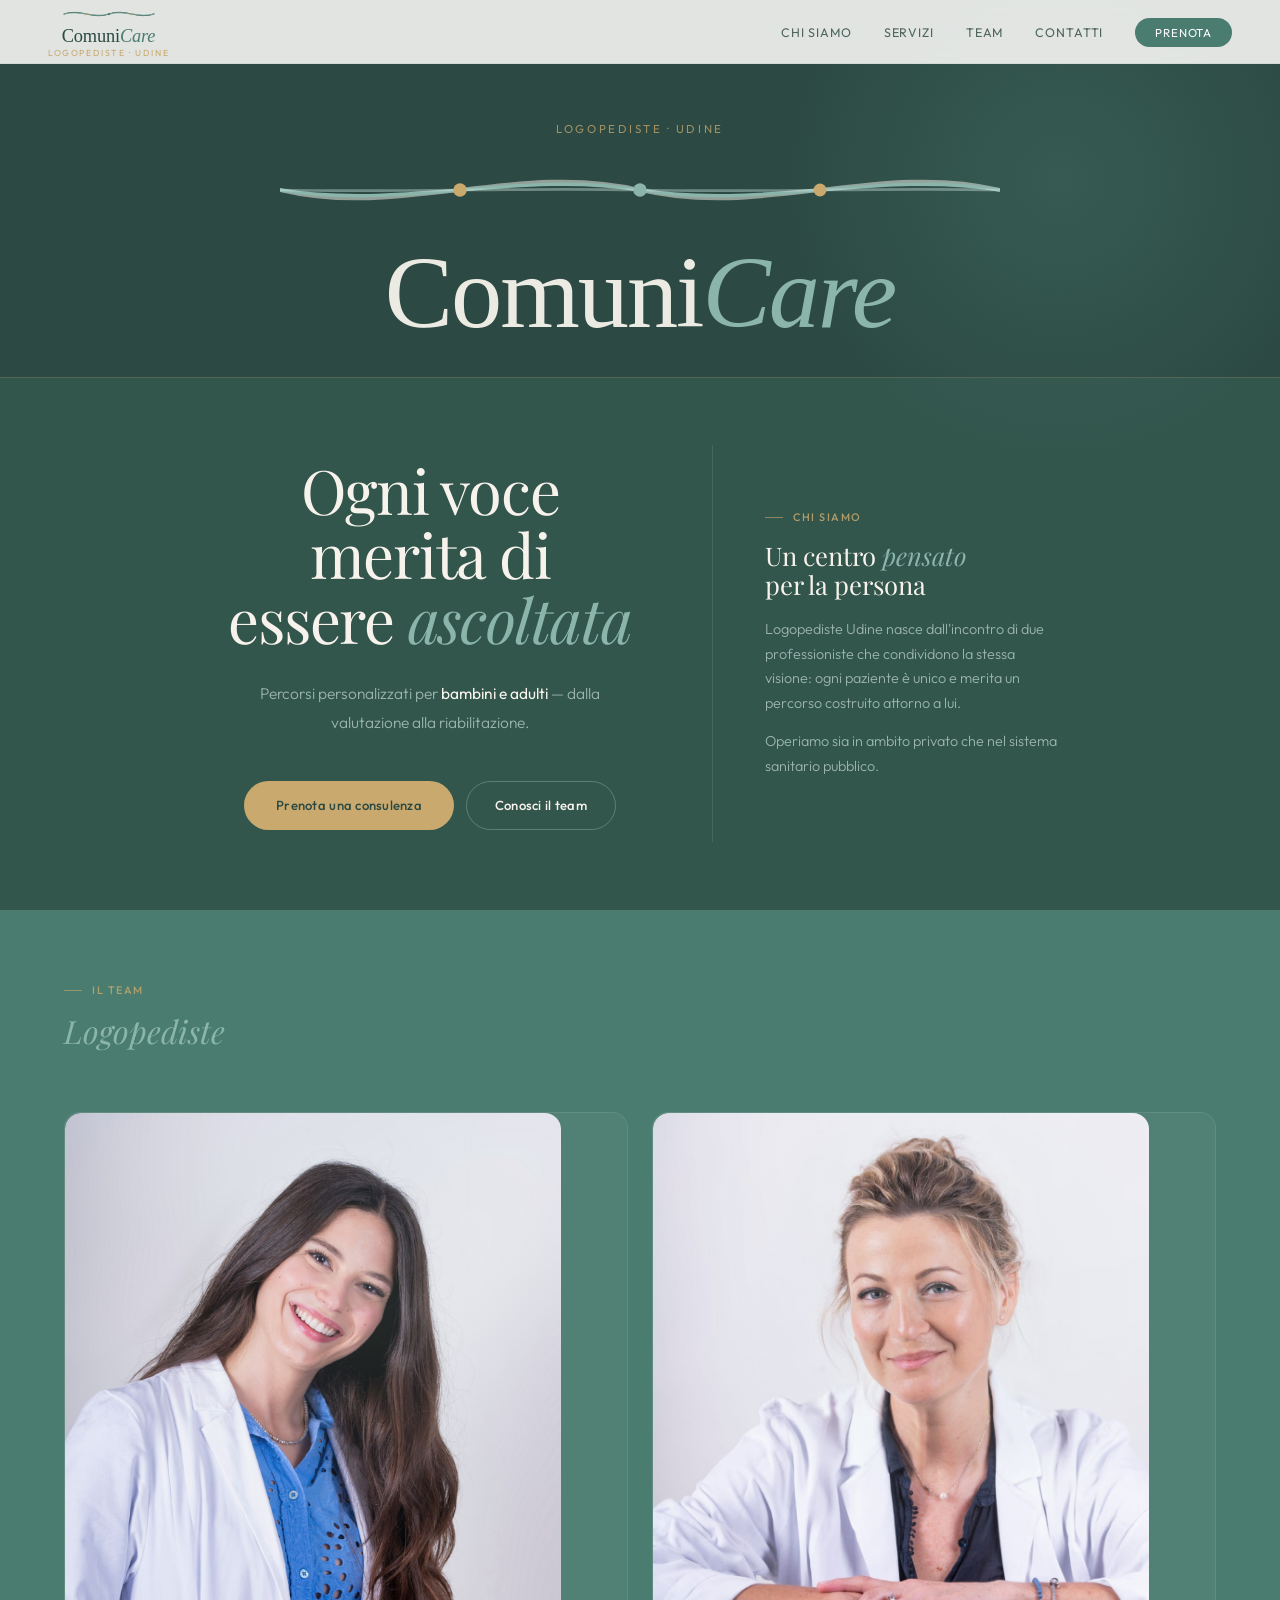
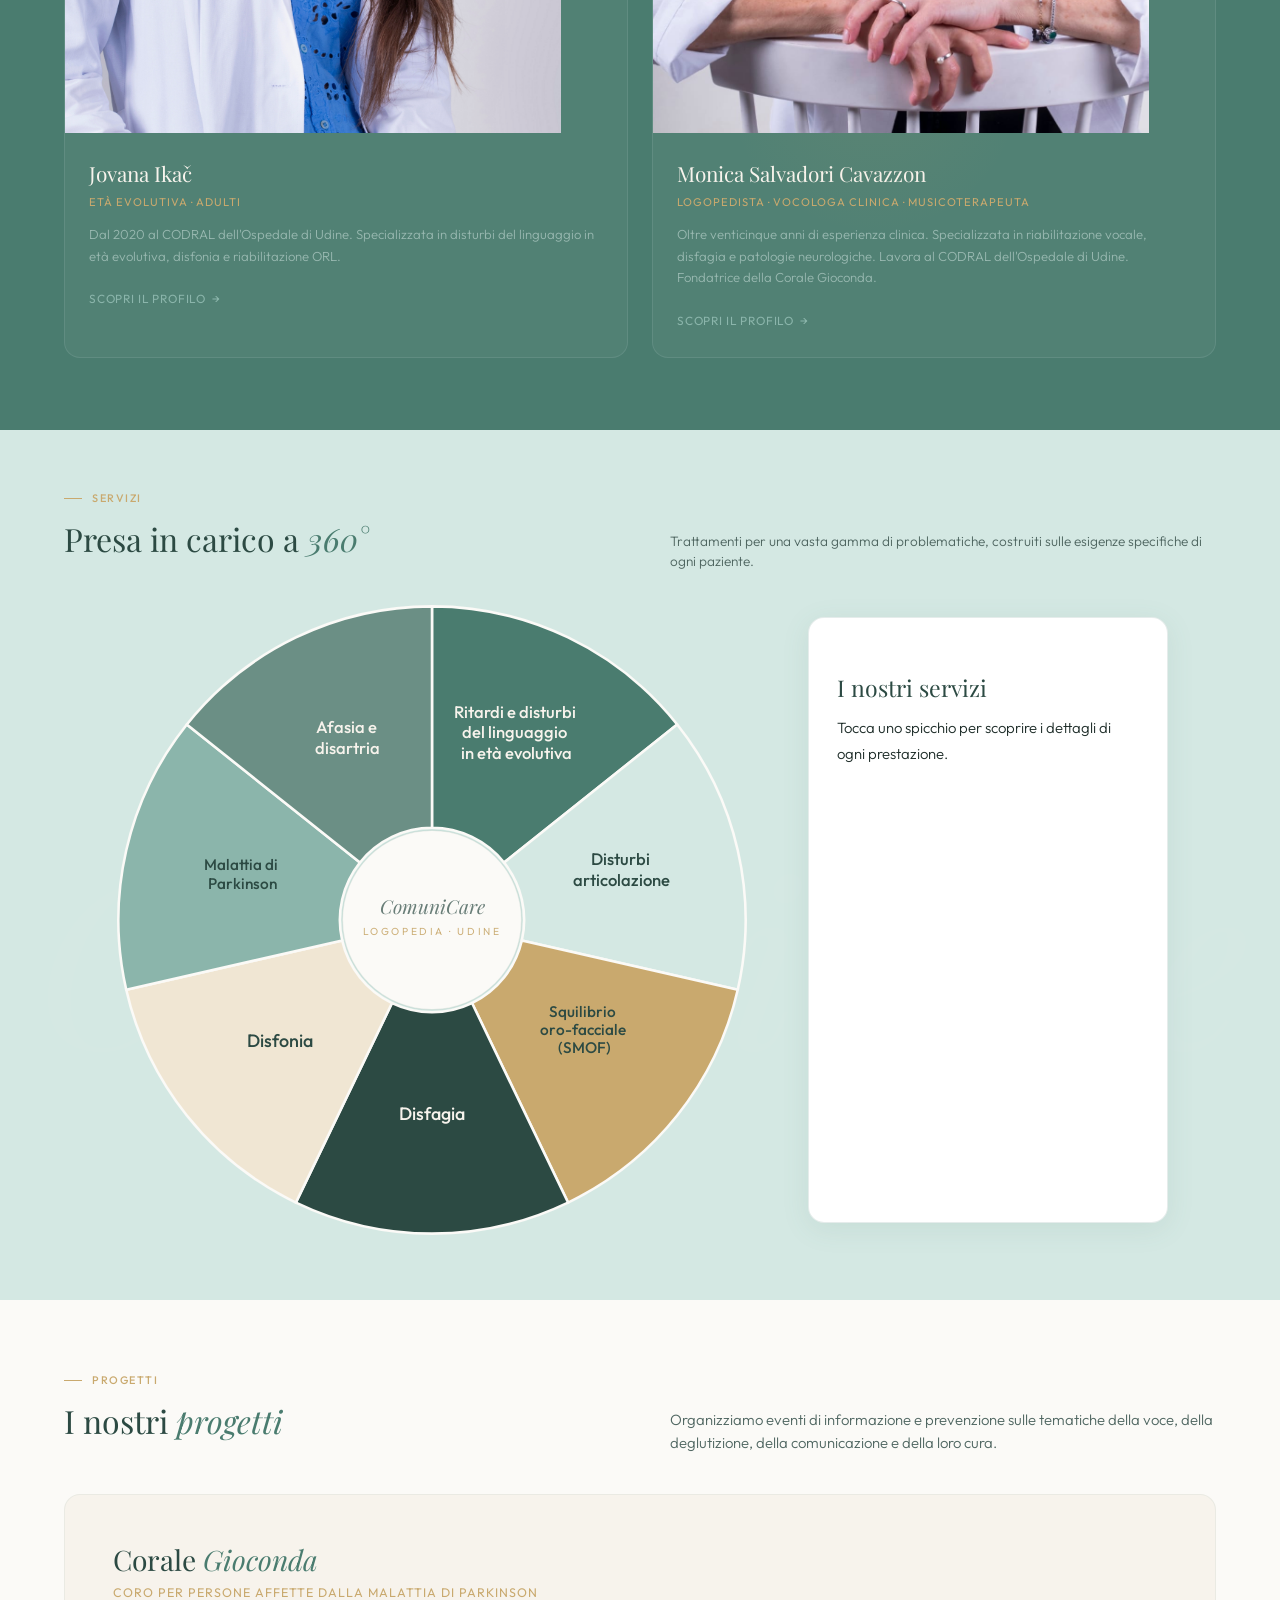
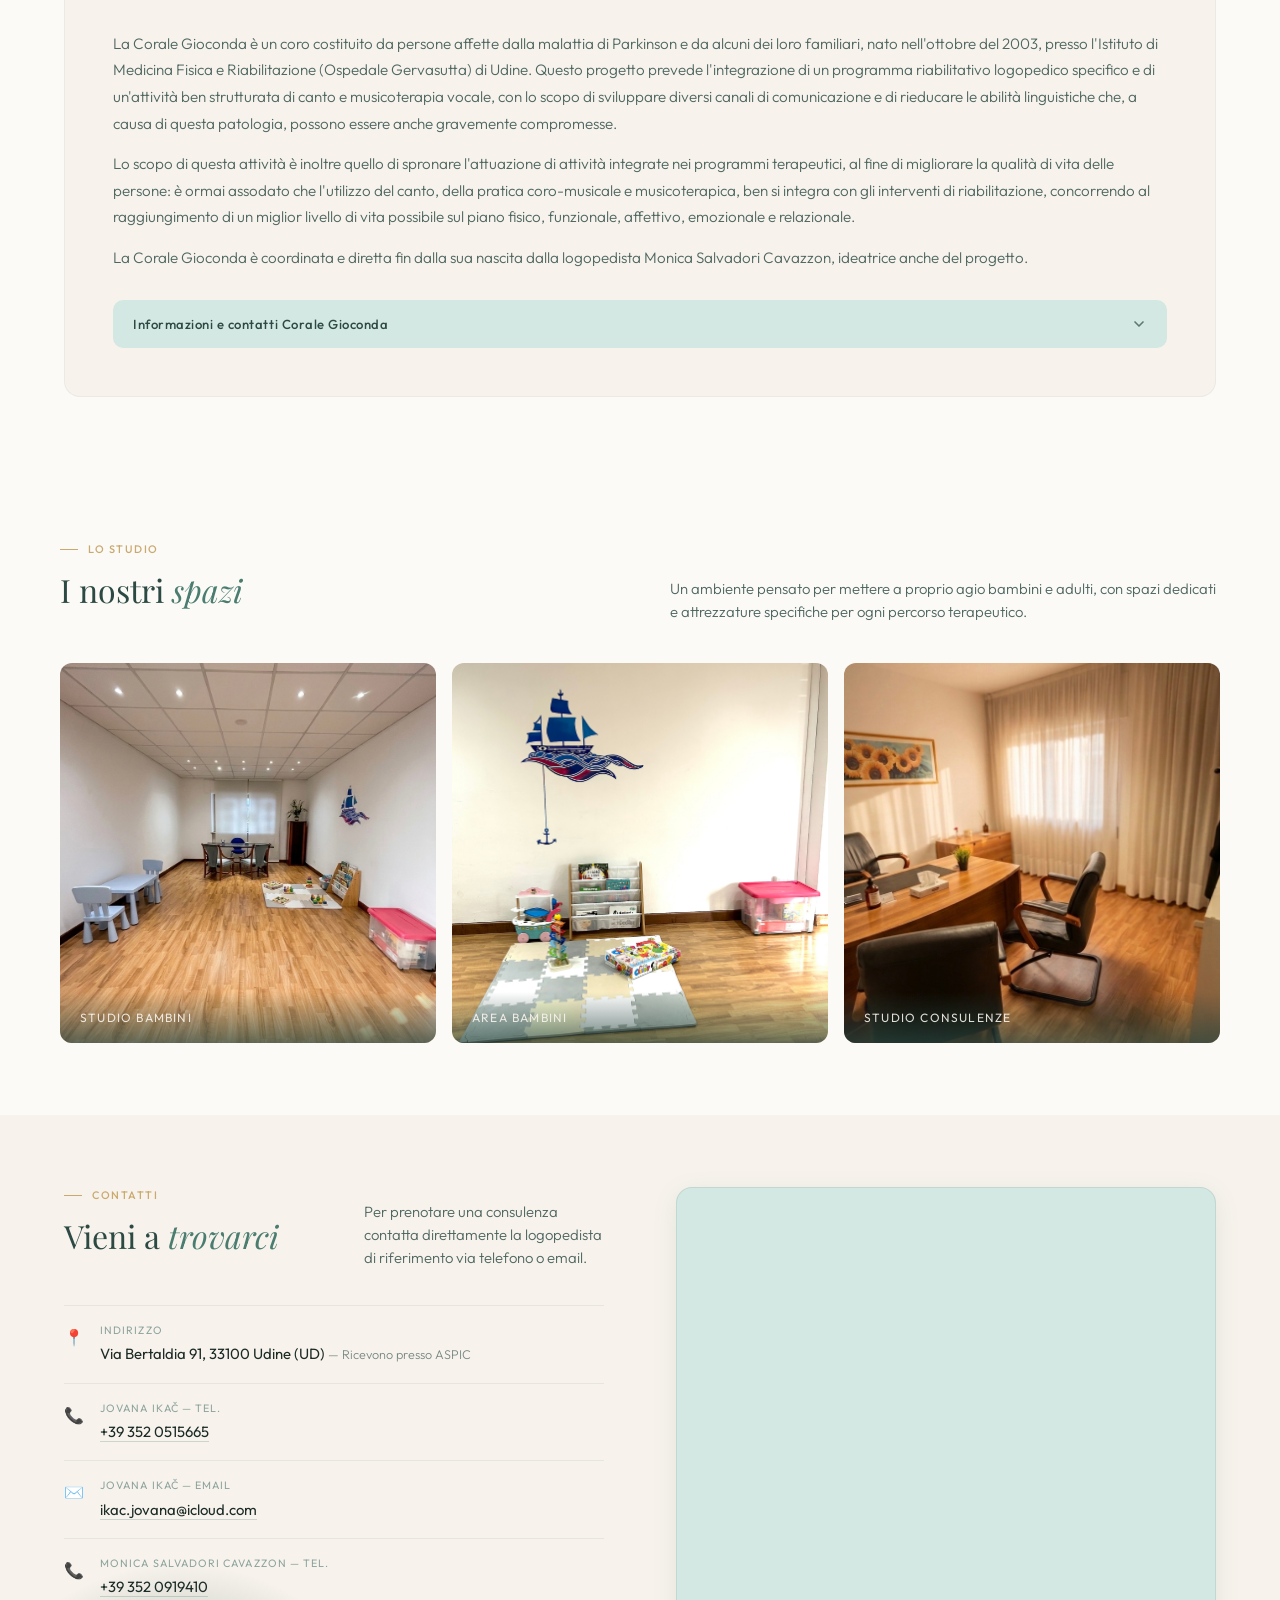
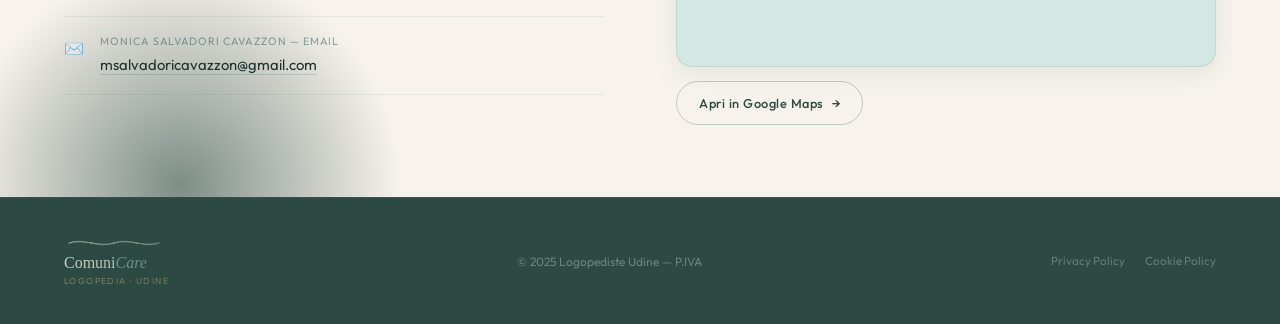
==== index.html @ 639fbf5e "colore perfezzionato" ====
<!DOCTYPE html>
<html lang="it">
<head>
<meta charset="UTF-8">
<meta name="viewport" content="width=device-width,initial-scale=1,viewport-fit=cover">
<meta name="color-scheme" content="light">
<meta name="theme-color" content="#FBFAF7">
<title>ComuniCare – Logopediste a Udine | Jovana Ikač e Monica Salvadori Cavazzon</title>
<link rel="preconnect" href="https://fonts.googleapis.com">
<link rel="preconnect" href="https://fonts.gstatic.com" crossorigin>
<link href="https://fonts.googleapis.com/css2?family=Playfair+Display:ital,wght@0,400;0,500;1,400;1,500&family=Outfit:wght@300;400;500&display=swap" rel="stylesheet">
<link rel="canonical" href="https://logopedisteudine.it">
 <meta name="description" content="ComuniCare è il centro di logopedia a Udine di Jovana Ikač e Monica Salvadori Cavazzon. Valutazione e riabilitazione di voce, linguaggio e deglutizione per bambini e adulti.">
<meta name="format-detection" content="telephone=no,email=no">
<meta name="keywords" content="logopedista Udine, logopedia Udine, ComuniCare, Jovana Ikač, Monica Salvadori Cavazzon, disturbi del linguaggio, riabilitazione vocale, disfagia, disfonia, età evolutiva, bambini Udine">
<!-- fix: Open Graph — SEO e condivisione social -->
<meta property="og:type" content="website">
<meta property="og:title" content="ComuniCare — Logopediste a Udine">
<meta property="og:description" content="Valutazione e riabilitazione logopedica per bambini e adulti. Due logopediste con esperienza nel sistema sanitario pubblico.">
<meta property="og:url" content="https://comunicare-udine.it/">
<meta property="og:image" content="https://comunicare-udine.it/og-image.jpg">
<!-- TODO: crea og-image.jpg (1200×630px) e aggiorna il path -->
<!-- TODO: aggiungi <link rel="icon" href="favicon.ico"> e apple-touch-icon.png -->
<style>
  :root {
    --v:#4A7C6F; --vm:#8BB5AB; --vc:#D4E8E3; --vs:#2C4A43;
    --s:#C9A96E; --sc:#F0E6D3; --cr:#F7F3EC; --bg:#FBFAF7;
    --t:#1C2B27; --tm:#4E6560; --tl:#8EA39E; --w:#FFFFFF;
  }
  *,*::before,*::after{margin:0;padding:0;box-sizing:border-box}
  html{scroll-behavior:smooth}
  body{font-family:'Outfit',sans-serif;background:var(--bg);color:var(--t);line-height:1.6;-webkit-font-smoothing:antialiased}
  nav{position:fixed;top:0;left:0;right:0;z-index:200;height:64px;display:flex;align-items:center;justify-content:space-between;padding:0 48px;background:rgba(251,250,247,0.88);backdrop-filter:blur(16px);border-bottom:1px solid rgba(74,124,111,0.1)}
  .nav-logo{font-family:'Playfair Display',serif;font-size:1.05rem;font-weight:400;color:var(--vs);text-decoration:none}
  .nav-logo i{font-style:italic;color:var(--s)}
  .nav-links{display:flex;align-items:center;gap:32px;list-style:none}
  .nav-links a{font-size:0.78rem;font-weight:400;letter-spacing:0.07em;text-transform:uppercase;text-decoration:none;color:var(--tm);transition:color .2s}
  .nav-links a:hover{color:var(--v)}
  .nav-pill{background:var(--v) !important;color:#fff !important;padding:7px 20px;border-radius:100px;font-size:0.72rem !important}
  /* ── HERO ── */
  .hero{position:relative;min-height:100vh;min-height:100svh;padding-top:64px;display:flex;flex-direction:column;overflow:hidden;background:var(--vs)}
  /* Big background text */
  .hero-bg-word{position:absolute;top:50%;left:50%;transform:translate(-50%,-52%);font-family:'Playfair Display',serif;font-size:clamp(10rem,18vw,18rem);font-weight:400;font-style:italic;color:rgba(255,255,255,0.03);white-space:nowrap;pointer-events:none;letter-spacing:-0.02em;z-index:0;user-select:none}
  /* Blobs */
  .hero-blob1{position:absolute;top:-120px;right:-80px;width:600px;height:600px;border-radius:50%;background:radial-gradient(circle,rgba(74,124,111,0.35) 0%,transparent 65%);z-index:0}
  .hero-blob2{position:absolute;bottom:-100px;left:-60px;width:480px;height:480px;border-radius:50%;background:radial-gradient(circle,rgba(44,74,67,0.6) 0%,transparent 65%);z-index:0}
  .hero-blob3{position:absolute;top:30%;right:20%;width:300px;height:300px;border-radius:50%;background:radial-gradient(circle,rgba(201,169,110,0.08) 0%,transparent 70%);z-index:0}
  /* Inner grid */
  .hero-inner{position:relative;z-index:1;display:flex;width:100%;align-items:center;justify-content:center;flex:1;background:rgba(74,124,111,0.22);border-top:1px solid rgba(201,169,110,0.2);}
  .hero-l{padding:80px 72px;display:flex;flex-direction:column;justify-content:center;max-width:680px;text-align:center;align-items:center}
  .hero-r{padding:80px 72px 80px 48px;display:flex;flex-direction:column;justify-content:center;border-left:1px solid rgba(200,221,217,0.1)}
  /* Eyebrow */
  .eyebrow{display:flex;align-items:center;gap:10px;font-size:0.68rem;font-weight:500;letter-spacing:0.14em;text-transform:uppercase;color:var(--s);margin-bottom:14px}
  .eyebrow::before{content:'';width:18px;height:1px;background:var(--s)}
  .hero-eyebrow{margin-bottom:24px}
  /* Title */
  h1{font-family:'Playfair Display',serif;font-size:clamp(3rem,4.8vw,5rem);font-weight:400;line-height:1.05;color:var(--cr);margin-bottom:28px;letter-spacing:-0.02em}
  h1 em{font-style:italic;color:var(--vm)}
  h1 strong{font-weight:400;color:var(--s)}
  .hero-body{font-size:0.97rem;font-weight:300;color:rgba(200,221,217,0.7);line-height:1.85;max-width:420px;margin-bottom:44px}
  .hero-body strong{color:var(--cr);font-weight:400}
  .hero-btns{display:flex;gap:12px;flex-wrap:wrap;justify-content:center}

  .btn{display:inline-flex;align-items:center;text-decoration:none;border-radius:100px;font-size:0.82rem;font-weight:500;transition:all .22s;letter-spacing:0.02em}
  .btn-solid{background:var(--s);color:var(--vs);padding:14px 32px}
  .btn-solid:hover{background:#d4b478;transform:translateY(-2px);box-shadow:0 8px 24px rgba(201,169,110,0.3)}
  .btn-ghost{border:1.5px solid rgba(200,221,217,0.3);color:var(--cr);padding:13px 28px}
  .btn-ghost:hover{border-color:rgba(200,221,217,0.7)}
  /* Right column */
  .hero-quote-big{font-family:'Playfair Display',serif;font-size:clamp(1.4rem,2.2vw,2rem);font-style:italic;font-weight:400;color:rgba(247,243,236,0.85);line-height:1.5;margin-bottom:12px}
  .hero-quote-attr{font-size:0.7rem;letter-spacing:0.1em;text-transform:uppercase;color:var(--s);margin-bottom:52px}
  .hero-stats{display:grid;grid-template-columns:1fr 1fr;gap:1px;background:rgba(200,221,217,0.1);border-radius:16px;overflow:hidden;margin-bottom:36px}
  .hero-stat{background:rgba(255,255,255,0.04);padding:24px 20px}
  .hero-stat-n{font-family:'Playfair Display',serif;font-size:2.4rem;font-weight:400;color:var(--cr);line-height:1;margin-bottom:4px}
  .hero-stat-l{font-size:0.72rem;font-weight:300;color:rgba(200,221,217,0.6);line-height:1.4;letter-spacing:0.02em}
  .hero-scroll{display:flex;align-items:center;gap:10px;font-size:0.7rem;letter-spacing:0.1em;text-transform:uppercase;color:rgba(200,221,217,0.4)}
  .hero-scroll-line{flex:1;height:1px;background:rgba(200,221,217,0.15)}
 .hero-brand-center{width:100%;display:flex;flex-direction:column;align-items:center;gap:10px;text-align:center;padding:56px 0 32px;z-index:2}
.hero-brand-wave{width:min(720px,88vw);height:auto;display:block}
.hero-brand-wave path,.hero-brand-wave circle{animation:none}
.hero-brand-name{font-family:'Georgia',serif;font-size:clamp(3.8rem,8vw,7rem);line-height:1;letter-spacing:-0.02em}
.hero-brand-comuni{color:rgba(247,243,236,0.95);font-weight:400}
.hero-brand-care{color:#8BB5AB;font-style:italic;font-weight:400}
.hero-brand-sub{font-size:0.72rem;letter-spacing:0.22em;text-transform:uppercase;color:rgba(201,169,110,0.75);font-family:'Outfit',sans-serif}
  .s{padding:72px 64px}
  h2{font-family:'Playfair Display',serif;font-size:clamp(1.7rem,2.5vw,2.3rem);font-weight:400;line-height:1.15;color:var(--vs);margin-bottom:14px}
  h2 em{font-style:italic;color:var(--v)}
  .lead{font-size:0.93rem;font-weight:300;color:var(--tm);line-height:1.55}
  .chi{background:var(--cr)}
  .chi-inner{display:grid;grid-template-columns:1fr 1fr;gap:60px;align-items:center}
  .chi-copy .lead{margin-bottom:12px;line-height:1.6;font-size:0.92rem}
  .chi-right{display:flex;flex-direction:column;gap:10px}
  .feat{display:flex;align-items:flex-start;gap:14px;background:var(--w);border-radius:10px;padding:16px 18px;border:1px solid rgba(74,124,111,0.08);transition:box-shadow .2s}
  .feat:hover{box-shadow:0 4px 20px rgba(74,124,111,0.09)}
  .feat-ico{font-size:1.2rem;flex-shrink:0;margin-top:1px}
  .feat-title{font-size:0.88rem;font-weight:500;color:var(--vs);margin-bottom:2px}
  .feat-desc{font-size:0.78rem;color:var(--tl);line-height:1.45;font-weight:300}
  .srv{background:var(--vc)}
  .srv-head{display:grid;grid-template-columns:1fr 1fr;gap:60px;align-items:end;margin-bottom:28px}
  .srv-head .lead{font-size:0.85rem;line-height:1.5}
  .srv-grid{display:grid;grid-template-columns:repeat(3,1fr);gap:1px;background:rgba(74,124,111,0.1);border-radius:16px;overflow:hidden}
  .srv-item{background:var(--w);padding:18px 20px;transition:background .2s}
  .srv-item:hover{background:var(--cr)}
  .srv-n{font-family:'Playfair Display',serif;font-size:1.1rem;font-weight:400;color:var(--vc);line-height:1;margin-bottom:5px;transition:color .2s}
  .srv-item:hover .srv-n{color:var(--vm)}
  .srv-name{font-size:0.85rem;font-weight:500;color:var(--vs);margin-bottom:3px}
  .srv-desc{font-size:0.76rem;color:var(--tl);line-height:1.45;font-weight:300}
  .team{background:var(--v)}
  .team .eyebrow{color:rgba(201,169,110,0.8)}
  .team .eyebrow::before{background:rgba(201,169,110,0.6)}
  .team h2{color:var(--cr)}
  .team h2 em{color:var(--vm)}
  .team-head{display:grid;grid-template-columns:1fr 1fr;gap:60px;align-items:end;margin-bottom:48px}
  .team .lead{color:rgba(200,221,217,0.65);margin-bottom:0}
  .team-cards{display:grid;grid-template-columns:1fr 1fr;gap:20px}
  .team-card{display:block;text-decoration:none;background:rgba(255,255,255,0.04);border:1px solid rgba(200,221,217,0.12);border-radius:14px;overflow:hidden;transition:transform .25s,border-color .25s,background .25s}
  .team-card:hover{transform:translateY(-3px);border-color:rgba(200,221,217,0.28);background:rgba(255,255,255,0.07)}
  .team-card-top{aspect-ratio:4/5;max-height:520px;background:var(--v);display:flex;align-items:center;justify-content:center;position:relative;overflow:hidden;border-radius:14px 14px 0 0}
  .team-card-top::before{content:'';position:absolute;inset:0;background:radial-gradient(circle at 60% 30%,rgba(200,221,217,0.2) 0%,transparent 55%)}
  .team-avatar{width:72px;height:72px;border-radius:50%;background:rgba(200,221,217,0.15);display:flex;align-items:center;justify-content:center;font-family:'Playfair Display',serif;font-size:1.5rem;color:var(--vc);font-weight:400;border:1.5px solid rgba(200,221,217,0.25);position:relative;z-index:1}
  .team-card-body{padding:24px 26px 28px}
  .team-card-name{font-family:'Playfair Display',serif;font-size:1.3rem;font-weight:400;color:var(--cr);margin-bottom:4px}
  .team-card-role{font-size:0.7rem;letter-spacing:0.09em;text-transform:uppercase;color:var(--s);margin-bottom:12px}
  .team-card-desc{font-size:0.82rem;color:rgba(200,221,217,0.6);line-height:1.65;font-weight:300;margin-bottom:18px}
  .team-card-link{font-size:0.74rem;letter-spacing:0.07em;text-transform:uppercase;color:var(--vm);display:inline-flex;align-items:center;gap:6px;transition:gap .2s}
  .team-card:hover .team-card-link{gap:10px}
  .team-card-link::after{content:'→'}
  /* fix: desktop ≥768px — card team in formato portrait 4:5 con foto complete */
  @media(min-width:768px){
    .team-card{border-radius:16px}
    .team-card-top{aspect-ratio:4/5;max-height:620px;height:auto;border-radius:16px 16px 0 0}
    .team-card-body{padding:24px}
  }
  /* Hover elegante sulle foto del team (tutte le viewport) */
  .team-card-top img{transition:transform 500ms cubic-bezier(0.4,0,0.2,1),filter 500ms cubic-bezier(0.4,0,0.2,1)}
  .team-card:hover .team-card-top img{transform:scale(1.02);filter:brightness(1.05)}
  /* Mobile <768px: stack verticale, gap ridotto */
  @media(max-width:767px){
    .team-cards{gap:16px}
    .team-card-top{max-height:520px}
  }
  .ctc{background:var(--cr)}
  .ctc-inner{display:grid;grid-template-columns:1fr 1fr;gap:72px;align-items:start}
  .ctc-head{display:grid;grid-template-columns:1fr 1fr;gap:60px;align-items:end;margin-bottom:36px}
  .ctc-copy .lead{margin-bottom:0}
  .ctc-rows{display:flex;flex-direction:column}
  .ctc-row{display:flex;align-items:flex-start;gap:16px;padding:16px 0;border-bottom:1px solid rgba(74,124,111,0.1)}
  .ctc-row:first-child{border-top:1px solid rgba(74,124,111,0.1)}
  .ctc-ico{font-size:1rem;flex-shrink:0;margin-top:3px}
  .ctc-lbl{font-size:0.67rem;letter-spacing:0.1em;text-transform:uppercase;color:var(--tl);display:block;margin-bottom:2px}
  .ctc-val{font-size:0.93rem;color:var(--t);font-weight:400}
  .map-wrap{display:flex;flex-direction:column;gap:14px}
  .map-box{position:relative;border-radius:16px;overflow:hidden;height:480px;box-shadow:0 6px 24px rgba(74,124,111,0.12);border:1px solid rgba(74,124,111,0.15);background:var(--vc)}
  .map-box iframe{display:block;width:100%;height:100%;border:0}
  .map-cta{display:inline-flex;align-items:center;gap:8px;align-self:flex-start;padding:11px 22px;border-radius:100px;border:1.5px solid rgba(74,124,111,0.35);background:transparent;color:var(--vs);font-family:'Outfit',sans-serif;font-size:0.8rem;font-weight:500;letter-spacing:0.04em;text-decoration:none;transition:background .2s,border-color .2s,color .2s}
  .map-cta:hover{background:var(--v);border-color:var(--v);color:#fff}
  @media(max-width:767px){
    .map-box{height:320px;border-radius:14px}
    .map-cta{align-self:stretch;justify-content:center}
  }
  a[href^="tel:"],a[href^="mailto:"]{color:inherit;text-decoration:none;transition:opacity 200ms ease}
  a[href^="tel:"]:hover,a[href^="mailto:"]:hover{opacity:.7}
  footer{background:var(--vs);padding:36px 64px;display:flex;align-items:center;justify-content:space-between;border-top:1px solid rgba(200,221,217,0.08)}
  .f-logo{font-family:'Playfair Display',serif;font-size:1rem;color:var(--cr);font-weight:400}
  .f-logo i{font-style:italic;color:var(--s)}
  .f-copy{font-size:0.75rem;color:rgba(200,221,217,0.4)}
  .f-links{display:flex;gap:20px}
  .f-links a{font-size:0.73rem;color:rgba(200,221,217,0.35);text-decoration:none;transition:color .2s}
  .f-links a:hover{color:var(--vm)}
  @keyframes up{from{opacity:0;transform:translateY(20px)}to{opacity:1;transform:translateY(0)}}
  .hero-eyebrow{animation:up .5s .05s both}
  h1{animation:up .5s .12s both}
  .hero-body{animation:up .5s .2s both}
  .hero-btns{animation:up .5s .28s both}
  @media(max-width:960px){
    nav{padding:0 24px}.nav-links{display:none}
    .nav-hamburger{display:flex}
    .s{padding:64px 24px}
    .hero-inner{grid-template-columns:1fr}
    .hero-r{display:none}
    .hero-l{padding:56px 24px 72px}
    .chi-inner,.ctc-inner{grid-template-columns:1fr;gap:40px}
    .srv-head,.team-head,.spazi-head,.ctc-head{grid-template-columns:1fr;gap:16px}
    .srv-grid,.team-cards,.spazi-grid{grid-template-columns:1fr}
    .spazi-card--wide{grid-column:auto}
    footer{flex-direction:column;gap:16px;padding:28px 24px;text-align:center}
  }
  /* fix: team 2 colonne anche tra 768-960px (override del 960px-block) */
  @media(min-width:768px){
    .team-cards{grid-template-columns:1fr 1fr;gap:24px}
  }
  /* fix: viewport ≥1440px — limita larghezza sezione team a 1320px */
  @media(min-width:1440px){
    #team .team-head,#team .team-cards{max-width:1320px;margin-left:auto;margin-right:auto}
  }

  .wv1{animation:wv1anim 3s ease-in-out infinite}
  .wv2{animation:wv2anim 3s ease-in-out infinite .4s}
  .wv3{animation:wv3anim 3s ease-in-out infinite .8s}
  .wd1{animation:wdpulse 3s ease-in-out infinite}
  .wd2{animation:wdpulse 3s ease-in-out infinite .4s}
  .wd3{animation:wdpulse 3s ease-in-out infinite .8s}
  @keyframes wv1anim{0%,100%{d:path("M 0 24 C 40 8, 80 40, 120 24 C 160 8, 200 40, 240 24")}50%{d:path("M 0 24 C 40 40, 80 8, 120 24 C 160 40, 200 8, 240 24")}}
  @keyframes wv2anim{0%,100%{d:path("M 0 24 C 40 10, 80 38, 120 24 C 160 10, 200 38, 240 24")}50%{d:path("M 0 24 C 40 38, 80 10, 120 24 C 160 38, 200 10, 240 24")}}
  @keyframes wv3anim{0%,100%{d:path("M 0 24 C 40 14, 80 34, 120 24 C 160 14, 200 34, 240 24")}50%{d:path("M 0 24 C 40 34, 80 14, 120 24 C 160 34, 200 14, 240 24")}}
  @keyframes wdpulse{0%,100%{r:3;opacity:.5}50%{r:4.5;opacity:1}}
  .spazi{background:var(--bg)}
  .spazi-head{display:grid;grid-template-columns:1fr 1fr;gap:60px;align-items:end;margin-bottom:40px}
  .spazi-grid{display:grid;grid-template-columns:1fr 1fr;grid-template-rows:auto auto;gap:16px}
  .spazi-card{position:relative;border-radius:14px;overflow:hidden;background:var(--vc)}
  .spazi-card--wide{grid-column:1/3}
  .spazi-card img{width:100%;height:100%;object-fit:cover;display:block;transition:transform .4s ease}
  .spazi-card--wide img{max-height:420px;object-position:center 30%}
  .spazi-card:not(.spazi-card--wide) img{height:280px;object-position:center}
  .spazi-card:hover img{transform:scale(1.03)}
  /* fix: desktop ≥768px — 3 colonne uguali, stanze visibili per intero */
  @media(min-width:768px){
    .spazi.s{padding-left:60px;padding-right:60px}
    .spazi-grid{grid-template-columns:1fr 1fr 1fr;grid-template-rows:auto;gap:16px}
    .spazi-card{border-radius:12px}
    .spazi-card--wide{grid-column:auto}
    .spazi-card img{height:380px!important;max-height:380px!important;object-position:center center!important}
  }
  .spazi-label{position:absolute;bottom:0;left:0;right:0;padding:16px 20px;background:linear-gradient(transparent,rgba(44,74,67,0.7));color:rgba(247,243,236,0.9);font-size:0.75rem;letter-spacing:0.1em;text-transform:uppercase;font-weight:400}

  /* ── PIE CHART ── */
  .pie-wrap{display:flex;align-items:center;gap:56px;margin-top:8px;justify-content:center;max-width:1200px;margin-left:auto;margin-right:auto}
  .pie-chart-container{flex-shrink:0;width:min(640px,58%);min-width:0}
  .pie-ratio{width:100%;line-height:0;position:relative}
  .pie-ratio svg{width:100%;height:auto;display:block;overflow:visible;
                 touch-action:manipulation;-webkit-tap-highlight-color:transparent}
  .pie-hint{display:none;text-align:center;font-size:0.72rem;letter-spacing:0.08em;text-transform:uppercase;color:var(--tl);margin-top:12px}
  .pie-detail{flex-shrink:0;width:360px;max-width:360px;background:var(--w);border-radius:16px;padding:28px 28px;border:1px solid rgba(74,124,111,0.14);box-shadow:0 6px 28px rgba(74,124,111,0.1);transition:border-color .2s,box-shadow .2s}
  .pie-detail-ey{font-size:0.68rem;letter-spacing:0.14em;text-transform:uppercase;color:var(--s);margin-bottom:10px;opacity:0;transition:opacity .3s}
  .pie-detail-name{font-family:'Playfair Display',serif;font-size:clamp(1.2rem,1.8vw,1.6rem);font-weight:400;color:var(--vs);margin-bottom:14px;line-height:1.2}
  .pie-detail-desc{font-size:0.93rem;font-weight:300;color:var(--t);line-height:1.75}
  .pie-detail--active{border-color:rgba(74,124,111,0.3);box-shadow:0 8px 36px rgba(74,124,111,0.16)}
  .pie-detail-body{height:520px;min-height:520px;max-height:520px;overflow:hidden;transition:opacity 150ms ease-out}
  .pie-detail-body.fading{opacity:0}
  .pie-detail-desc p{margin-bottom:8px}
  .pie-detail-desc p.pie-desc-sub{font-size:0.78rem;letter-spacing:0.07em;text-transform:uppercase;color:var(--s);margin:12px 0 6px;font-weight:500}
  .pie-detail-desc ul{margin:4px 0 0;padding-left:16px;list-style:disc}
  .pie-detail-desc li{margin-bottom:9px;line-height:1.65}
  .pie-detail-desc strong{font-weight:500;color:var(--vs)}
  /* Animazione fade-in testo quando appare */
  .pie-detail-name,.pie-detail-desc{transition:opacity 200ms ease-out}
  /* Spicchi: animazione elegante click + hover */
  .pie-g{cursor:pointer;outline:none;transform-box:view-box;transform-origin:250px 250px;transition:opacity 300ms cubic-bezier(0.4,0,0.2,1)}
  .pie-g path{
    cursor:pointer;
    pointer-events:all;
    transition:fill 400ms cubic-bezier(0.4,0,0.2,1),
               transform 400ms cubic-bezier(0.4,0,0.2,1),
               filter 300ms cubic-bezier(0.4,0,0.2,1),
               stroke-width 280ms ease;
    transform-box:view-box;
    transform-origin:250px 250px;
  }
  .pie-g:focus-visible path{stroke:#2C4A43;stroke-width:3.5}
  .pie-g text{transition:opacity 300ms ease,font-weight 200ms ease}
  .pie-wrap.has-active .pie-g:not(.is-active){opacity:.65}
  .pie-wrap.has-active .pie-g:not(.is-active) text{opacity:.55}
  .pie-g.is-active path{
    stroke-width:3.5;
    transform:scale(1.03);
    filter:drop-shadow(0 8px 24px rgba(0,0,0,0.12));
  }
  .pie-g.is-active text{font-weight:600}
  @media(hover:hover){
    .pie-wrap.has-active .pie-g:not(.is-active):hover{opacity:1}
    .pie-wrap.has-active .pie-g:not(.is-active):hover path{transform:scale(1.01)}
    .pie-g:hover path{filter:drop-shadow(0 6px 16px rgba(44,74,67,0.18))}
  }
  /* ── SEZIONE PROGETTI ── */
  .prj{background:var(--bg)}
  .prj-head{display:grid;grid-template-columns:1fr 1fr;gap:60px;align-items:end;margin-bottom:40px}
  .prj-card{background:var(--cr);border-radius:16px;padding:48px;border:1px solid rgba(74,124,111,0.08)}
  .prj-card-name{font-family:'Playfair Display',serif;font-size:clamp(1.5rem,2.2vw,2rem);font-weight:400;color:var(--vs);margin-bottom:6px;line-height:1.2}
  .prj-card-name em{font-style:italic;color:var(--v)}
  .prj-card-sub{font-size:0.78rem;letter-spacing:0.08em;text-transform:uppercase;color:var(--s);margin-bottom:28px}
  .prj-card-body p{font-size:0.95rem;font-weight:300;color:var(--tm);line-height:1.75;margin-bottom:14px}
  .prj-card-body p:last-of-type{margin-bottom:0}
  .prj-info{margin-top:32px;padding:26px 30px;background:var(--w);border-radius:12px;border:1px solid rgba(74,124,111,0.12)}
  .prj-info-title{font-size:0.7rem;letter-spacing:0.12em;text-transform:uppercase;color:var(--s);margin-bottom:16px;font-weight:500;font-family:'Outfit',sans-serif}
  .prj-info-rows{display:flex;flex-direction:column;gap:8px}
  .prj-info-row{display:flex;gap:14px;font-size:0.86rem;line-height:1.55;color:var(--t)}
  .prj-info-row span.prj-info-lbl{color:var(--tl);min-width:96px;font-size:0.72rem;text-transform:uppercase;letter-spacing:0.06em;padding-top:3px;font-weight:500;flex-shrink:0}
  .prj-info-row a{color:var(--v);text-decoration:none;border-bottom:1px solid rgba(74,124,111,0.3);transition:color .2s,border-color .2s}
  .prj-info-row a:hover{color:var(--vs);border-color:var(--vs)}
  /* Accordion Corale Gioconda */
  .corale-accordion-btn{width:100%;display:flex;align-items:center;justify-content:space-between;gap:12px;margin-top:28px;padding:14px 20px;background:var(--vc);color:var(--vs);border:none;border-radius:10px;font-family:'Outfit',sans-serif;font-size:0.82rem;font-weight:500;letter-spacing:0.04em;cursor:pointer;min-height:48px;transition:background .2s,color .2s;text-align:left}
  .corale-accordion-btn:hover{background:#bcd9d3}
  .corale-accordion-arrow{flex-shrink:0;transition:transform 300ms ease;font-size:0.85rem;opacity:0.7}
  .corale-accordion-arrow.open{transform:rotate(180deg)}
  .corale-accordion-content{max-height:0;overflow:hidden;transition:max-height 350ms cubic-bezier(0.4,0,0.2,1)}
  .corale-accordion-content.open{max-height:700px}
  .corale-accordion-content .prj-info{margin-top:12px}
  @media(max-width:960px){
    .prj-head{grid-template-columns:1fr;gap:16px}
  }
  @media(max-width:767px){
    .prj-card{padding:28px 22px}
    .prj-info{padding:20px 20px}
    .prj-info-row{flex-direction:column;gap:2px}
    .prj-info-row span.prj-info-lbl{min-width:0;padding-top:0}
  }
  /* ── MOBILE ACCORDION SERVIZI (≤767px) ── */
  /* Default: nascosta, visibile solo su mobile */
  .srv-mobile{display:none}
  @media(max-width:767px){
    /* Nascondi ruota e card descrittiva desktop su mobile */
    #servizi .pie-wrap{display:none}
    /* Layout sezione mobile */
    #servizi.s{padding-left:20px;padding-right:20px}
    #servizi .srv-head{display:block;grid-template-columns:none;margin-bottom:8px}
    #servizi .srv-head .lead{margin-top:12px;text-align:left}
    /* Lista accordion */
    .srv-mobile{display:flex;flex-direction:column;gap:12px;list-style:none;padding:0;margin:24px 0 0}
    .srv-mobile-item{background:#fff;border-radius:14px;box-shadow:0 2px 8px rgba(0,0,0,0.06);overflow:hidden}
    .srv-mobile-head{
      width:100%;background:none;border:none;cursor:pointer;
      display:flex;align-items:center;gap:14px;
      padding:18px 20px;min-height:64px;
      font-family:'Outfit',sans-serif;font-size:0.95rem;color:var(--vs);text-align:left;
    }
    .srv-mobile-dot{width:12px;height:12px;border-radius:50%;flex-shrink:0;border:1px solid rgba(0,0,0,0.08);box-shadow:inset 0 0 0 1px rgba(255,255,255,0.4)}
    .srv-mobile-name{flex:1;font-weight:500;line-height:1.3}
    .srv-mobile-chev{font-size:1rem;color:var(--tm);transition:transform 350ms cubic-bezier(0.4,0,0.2,1);flex-shrink:0;line-height:1}
    .srv-mobile-item.is-open .srv-mobile-chev{transform:rotate(180deg)}
    .srv-mobile-body{
      max-height:0;opacity:0;
      transition:max-height 350ms cubic-bezier(0.4,0,0.2,1),opacity 250ms cubic-bezier(0.4,0,0.2,1);
      overflow:hidden;
    }
    .srv-mobile-item.is-open .srv-mobile-body{max-height:1600px;opacity:1}
    .srv-mobile-desc{padding:0 20px 20px;font-size:15px;line-height:1.6;color:var(--t);font-weight:300}
    .srv-mobile-desc p{margin-bottom:6px}
    .srv-mobile-desc p.pie-desc-sub{font-size:0.75rem;letter-spacing:0.07em;text-transform:uppercase;color:var(--s);margin:10px 0 5px;font-weight:500}
    .srv-mobile-desc ul{margin:4px 0 0;padding-left:18px;list-style:disc}
    .srv-mobile-desc li{margin-bottom:8px;line-height:1.6}
    .srv-mobile-desc strong{font-weight:500;color:var(--vs)}
    /* Etichette ruota su mobile (regola pre-esistente, ora ininfluente perché ruota nascosta) */
    .pie-g text{font-size:11px}
  }
  #pie-svg{touch-action:manipulation}
  @media(max-width:820px){
    .pie-wrap{flex-direction:column;gap:20px}
    .pie-chart-container{width:100%;max-width:min(420px,90vw);margin:0 auto;aspect-ratio:1/1}
    .pie-hint{display:block}
    .pie-detail{width:100%;max-width:480px;margin:0 auto}
    .pie-detail-body{height:auto;min-height:200px;max-height:none;overflow:visible}
    .pie-detail-name{font-size:1.15rem}
    .pie-g path{stroke-width:3}
    .pie-g.is-active path{stroke-width:4.5;transform:scale(1.06)}
  }

  .hero-chi{padding:64px 72px 64px 52px;display:flex;flex-direction:column;justify-content:center;border-left:1px solid rgba(200,221,217,0.12);max-width:420px}
  .hero-chi .eyebrow{color:rgba(201,169,110,0.85)}
  .hero-chi .eyebrow::before{background:rgba(201,169,110,0.6)}
  .hero-chi h2{color:var(--cr);font-size:clamp(1.4rem,2vw,1.9rem);margin-bottom:18px}
  .hero-chi h2 em{color:var(--vm)}
  .hero-chi .lead{color:rgba(200,221,217,0.7);font-size:0.9rem;line-height:1.7}
  @media(max-width:960px){.hero-chi{display:none}}
  /* fix: prefers-reduced-motion — rispetta preferenze accessibilità utente */
  @media(prefers-reduced-motion:reduce){
    *,*::before,*::after{
      animation-duration:.01ms !important;
      animation-iteration-count:1 !important;
      transition-duration:.01ms !important;
      scroll-behavior:auto !important;
    }
  }
  /* ── HAMBURGER MENU ── */
  .nav-hamburger{display:none;flex-direction:column;justify-content:center;align-items:center;width:44px;height:44px;background:none;border:none;cursor:pointer;gap:5px;padding:8px;flex-shrink:0}
  .nav-hamburger span{display:block;width:22px;height:2px;background:var(--tm);border-radius:2px;transition:transform .25s ease,opacity .25s ease}
  .nav-hamburger.is-open span:nth-child(1){transform:translateY(7px) rotate(45deg)}
  .nav-hamburger.is-open span:nth-child(2){opacity:0}
  .nav-hamburger.is-open span:nth-child(3){transform:translateY(-7px) rotate(-45deg)}
  .nav-mobile{display:none;position:fixed;top:64px;left:0;right:0;background:rgba(251,250,247,0.97);backdrop-filter:blur(16px);border-bottom:1px solid rgba(74,124,111,0.12);z-index:199;padding:8px 24px 24px;flex-direction:column}
  .nav-mobile.is-open{display:flex}
  .nav-mobile li{list-style:none;border-bottom:1px solid rgba(74,124,111,0.07)}
  .nav-mobile li:last-child{border-bottom:none;padding-top:12px}
  .nav-mobile a{display:block;font-size:0.85rem;font-weight:400;letter-spacing:0.07em;text-transform:uppercase;text-decoration:none;color:var(--tm);padding:13px 0;transition:color .2s}
  .nav-mobile a:hover{color:var(--v)}
  .nav-mobile .nav-pill{background:var(--v)!important;color:#fff!important;padding:12px 24px!important;border-radius:100px;text-align:center;font-size:0.78rem!important;display:block;margin-top:4px}
  /* ── MODAL PRIVACY / COOKIE ── */
  .modal-overlay{display:none;position:fixed;inset:0;background:rgba(28,43,39,0.55);z-index:500;align-items:flex-start;justify-content:center;padding:80px 24px 24px;overflow-y:auto}
  .modal-overlay.is-open{display:flex}
  .modal-box{background:#fff;border-radius:16px;max-width:640px;width:100%;padding:40px 44px;position:relative;box-shadow:0 20px 60px rgba(0,0,0,0.2)}
  .modal-box h3{font-family:'Playfair Display',serif;font-size:1.5rem;font-weight:400;color:var(--vs);margin-bottom:8px}
  .modal-box .modal-date{font-size:0.7rem;letter-spacing:0.1em;text-transform:uppercase;color:var(--tl);margin-bottom:24px}
  .modal-box h4{font-family:'Playfair Display',serif;font-size:1rem;font-weight:500;color:var(--vs);margin:20px 0 6px}
  .modal-box p{font-size:0.87rem;line-height:1.75;color:var(--tm);margin-bottom:10px}
  .modal-close{position:absolute;top:16px;right:16px;background:none;border:1px solid rgba(74,124,111,0.15);font-size:1.1rem;cursor:pointer;color:var(--tl);width:36px;height:36px;display:flex;align-items:center;justify-content:center;border-radius:50%;transition:background .2s,border-color .2s}
  .modal-close:hover{background:var(--vc);border-color:var(--vm)}
  @media(max-width:640px){.modal-box{padding:28px 20px}.modal-overlay{padding:72px 12px 12px}}
  /* ── FIX RESPONSIVE MOBILE ── */
  @media(max-width:480px){
    .hero-brand-name{font-size:clamp(2.6rem,11vw,3.8rem)!important}
    .hero-l{padding:36px 16px 48px!important}
    h1{font-size:clamp(2.2rem,9vw,3rem)!important}
    .s{padding:48px 16px!important}
    .pie-chart-container{max-width:100%!important}
    .ctc-inner{gap:28px}
  }

</style>
</head>
<body>
<nav>
  <a href="index.html" class="nav-logo" style="display:flex;align-items:center;gap:12px;text-decoration:none;">
    <div style="display:inline-flex;flex-direction:column;align-items:center;gap:4px;line-height:1;">
      <svg width="96" height="18" viewBox="0 0 240 48" fill="none" xmlns="http://www.w3.org/2000/svg" preserveAspectRatio="xMidYMid meet" style="display:block;">
        <path class="wv1" d="M 0 24 C 40 8, 80 40, 120 24 C 160 8, 200 40, 240 24" stroke="#2C4A43" stroke-width="2.2" fill="none" stroke-linecap="round"/>
        <path class="wv2" d="M 0 24 C 40 10, 80 38, 120 24 C 160 10, 200 38, 240 24" stroke="#4A7C6F" stroke-width="2" fill="none" stroke-linecap="round"/>
        <path class="wv3" d="M 0 24 C 40 14, 80 34, 120 24 C 160 14, 200 34, 240 24" stroke="#8BB5AB" stroke-width="1.6" fill="none" stroke-linecap="round"/>
        <circle class="wd1" cx="60"  cy="24" r="3" fill="#C9A96E"/>
        <circle class="wd2" cx="120" cy="24" r="3" fill="#4A7C6F"/>
        <circle class="wd3" cx="180" cy="24" r="3" fill="#C9A96E"/>
      </svg>
      <div style="font-family:'Georgia',serif;font-size:1.15rem;line-height:1;letter-spacing:-0.01em;text-align:center;">
        <span style="color:#2C4A43;font-weight:400;">Comuni</span><span style="color:#4A7C6F;font-weight:400;font-style:italic;">Care</span>
      </div>
      <div style="font-size:0.55rem;letter-spacing:0.18em;text-transform:uppercase;color:#C9A96E;font-family:'Outfit',sans-serif;text-align:center;">Logopediste · Udine</div>
    </div>
  </a>
  <ul class="nav-links">
    <li><a href="#chi-siamo">Chi siamo</a></li>
    <li><a href="#servizi">Servizi</a></li>
    <li><a href="#team">Team</a></li>
    <li><a href="#contatti">Contatti</a></li>
    <li><a href="#contatti" class="nav-pill">Prenota</a></li>
  </ul>
  <button class="nav-hamburger" id="nav-hamburger" aria-label="Apri menu" aria-expanded="false">
    <span></span><span></span><span></span>
  </button>
</nav>
<ul class="nav-mobile" id="nav-mobile" role="navigation" aria-label="Menu mobile">
  <li><a href="#chi-siamo">Chi siamo</a></li>
  <li><a href="#servizi">Servizi</a></li>
  <li><a href="#team">Team</a></li>
  <li><a href="#contatti">Contatti</a></li>
  <li><a href="#contatti" class="nav-pill">Prenota</a></li>
</ul>

<div class="hero">
  <div class="hero-bg-word">ComuniCare</div>
  <div class="hero-blob1"></div>
  <div class="hero-blob2"></div>
  <div class="hero-blob3"></div>
 <div class="hero-brand-center">
  <div class="hero-brand-sub">logopediste · Udine</div>
  <svg class="hero-brand-wave" viewBox="0 0 480 56" fill="none" xmlns="http://www.w3.org/2000/svg">
    <path class="wv1" d="M 0 28 C 80 8, 160 48, 240 28 C 320 8, 400 48, 480 28" stroke="rgba(247,243,236,0.5)" stroke-width="2.5" fill="none" stroke-linecap="round"/>
    <path class="wv2" d="M 0 28 C 80 12, 160 44, 240 28 C 320 12, 400 44, 480 28" stroke="#8BB5AB" stroke-width="2.2" fill="none" stroke-linecap="round"/>
    <path class="wv3" d="M 0 28 C 80 18, 160 38, 240 28 C 320 18, 400 38, 480 28" stroke="rgba(212,232,227,0.4)" stroke-width="1.8" fill="none" stroke-linecap="round"/>
 <circle class="wd1" cx="120" cy="28" r="4" fill="#C9A96E"/>
<circle class="wd2" cx="240" cy="28" r="4" fill="#8BB5AB"/>
<circle class="wd3" cx="360" cy="28" r="4" fill="#C9A96E"/>
  </svg>
  <div class="hero-brand-name">
    <span class="hero-brand-comuni">Comuni</span><span class="hero-brand-care">Care</span>
  </div>
</div>
  <div class="hero-inner">
    <div class="hero-l">

      <h1>Ogni voce<br>merita di<br>essere <em>ascoltata</em></h1>
      <p class="hero-body">
        Percorsi personalizzati per <strong>bambini e adulti</strong> — dalla valutazione alla riabilitazione.
      </p>
      <div class="hero-btns">
        <a href="#contatti" class="btn btn-solid">Prenota una consulenza</a>
        <a href="#team" class="btn btn-ghost">Conosci il team</a>
      </div>
 
  </div>
    <div class="hero-chi">
      <div class="eyebrow">Chi siamo</div>
      <h2>Un centro <em>pensato</em><br>per la persona</h2>
      <p class="lead">Logopediste Udine nasce dall'incontro di due professioniste che condividono la stessa visione: ogni paziente è unico e merita un percorso costruito attorno a lui.</p>
      <p class="lead" style="margin-top:14px">Operiamo sia in ambito privato che nel sistema sanitario pubblico.</p>
    </div>
</div>

<section id="team" class="s team">
  <div class="team-head">
    <div>
      <div class="eyebrow">Il team</div>
      <h2><em>Logopediste</em></h2>
    </div>
  </div>
  <div class="team-cards">
    <a href="jovana.html" class="team-card">
      <div class="team-card-top" style="background:var(--vs);">
        <img src="jovana.jpg" alt="Jovana Ikač, logopedista specializzata in età evolutiva" loading="lazy" decoding="async" width="896" height="1120" style="width:100%;height:100%;object-fit:cover;object-position:center top;display:block;border-radius:0;">
      </div>
      <div class="team-card-body">
        <div class="team-card-name">Jovana Ikač</div>
        <div class="team-card-role">Età evolutiva · Adulti</div>
        <p class="team-card-desc">Dal 2020 al CODRAL dell'Ospedale di Udine. Specializzata in disturbi del linguaggio in età evolutiva, disfonia e riabilitazione ORL.</p>
        <span class="team-card-link">Scopri il profilo</span>
      </div>
    </a>
    <a href="monica.html" class="team-card">
      <div class="team-card-top" style="background:var(--vs);">
        <img src="monica.jpg" alt="Monica Salvadori Cavazzon, logopedista, vocologa clinica e musicoterapeuta" loading="lazy" decoding="async" width="600" height="750" style="width:100%;height:100%;object-fit:cover;object-position:center center;display:block;border-radius:0;">
      </div>
      <div class="team-card-body">
        <div class="team-card-name">Monica Salvadori Cavazzon</div>
        <div class="team-card-role">Logopedista · Vocologa Clinica · Musicoterapeuta</div>
        <p class="team-card-desc">Oltre venticinque anni di esperienza clinica. Specializzata in riabilitazione vocale, disfagia e patologie neurologiche. Lavora al CODRAL dell'Ospedale di Udine. Fondatrice della Corale Gioconda.</p>
        <span class="team-card-link">Scopri il profilo</span>
      </div>
    </a>
  </div>
</section>

<section id="servizi" class="s srv" style="padding-top:60px;padding-bottom:60px;">
  <div class="srv-head">
    <div><div class="eyebrow">Servizi</div><h2>Presa in carico a <em>360°</em></h2></div>
    <p class="lead">Trattamenti per una vasta gamma di problematiche, costruiti sulle esigenze specifiche di ogni paziente.</p>
  </div>
  <div class="pie-wrap">
    <div class="pie-chart-container">
      <div class="pie-ratio">
        <svg id="pie-svg" viewBox="0 0 500 500" width="500" height="500" xmlns="http://www.w3.org/2000/svg" style="width:100%;height:auto;display:block;">

          <!-- Slice 0: Ritardi e disturbi del linguaggio in età evolutiva — verde medio -->
          <g class="pie-g" data-slice="0">
            <path d="M250.00 5.00 A245 245 0 0 1 441.55 97.24 L306.29 205.11 A72 72 0 0 0 250.00 178.00 Z"
                  fill="#4A7C6F" stroke="#FBFAF7" stroke-width="2" stroke-linejoin="round" pointer-events="all"/>
            <text text-anchor="middle" font-family="Outfit,sans-serif" font-size="13" font-weight="500" fill="#F7F3EC" pointer-events="none">
              <tspan x="315.95" y="92.05">Ritardi e disturbi</tspan>
              <tspan x="315.95" dy="16">del linguaggio</tspan>
              <tspan x="315.95" dy="16">in età evolutiva</tspan>
            </text>
          </g>

          <!-- Slice 1: Disturbi di articolazione — mint chiaro -->
          <g class="pie-g" data-slice="1">
            <path d="M441.55 97.24 A245 245 0 0 1 488.86 304.52 L320.19 266.02 A72 72 0 0 0 306.29 205.11 Z"
                  fill="#D4E8E3" stroke="#FBFAF7" stroke-width="2" stroke-linejoin="round" pointer-events="all"/>
            <text text-anchor="middle" font-family="Outfit,sans-serif" font-size="13" font-weight="500" fill="#2C4A43" pointer-events="none">
              <tspan x="398.19" y="207.18">Disturbi</tspan>
              <tspan x="398.19" dy="16">articolazione</tspan>
            </text>
          </g>

          <!-- Slice 2: Squilibrio oro-facciale (SMOF) / deglutizione disfunzionale — oro -->
          <g class="pie-g" data-slice="2">
            <path d="M488.86 304.52 A245 245 0 0 1 356.30 470.74 L281.24 314.87 A72 72 0 0 0 320.19 266.02 Z"
                  fill="#C9A96E" stroke="#FBFAF7" stroke-width="2" stroke-linejoin="round" pointer-events="all"/>
            <text text-anchor="middle" font-family="Outfit,sans-serif" font-size="12" font-weight="500" fill="#2C4A43" pointer-events="none">
              <tspan x="368.84" y="325.77">Squilibrio</tspan>
              <tspan x="368.84" dy="14">oro-facciale</tspan>
              <tspan x="368.84" dy="14">(SMOF)</tspan>
            </text>
          </g>

          <!-- Slice 3: Disfagia — verde scuro -->
          <g class="pie-g" data-slice="3">
            <path d="M356.30 470.74 A245 245 0 0 1 143.70 470.74 L218.76 314.87 A72 72 0 0 0 281.24 314.87 Z"
                  fill="#2C4A43" stroke="#FBFAF7" stroke-width="2" stroke-linejoin="round" pointer-events="all"/>
            <text text-anchor="middle" font-family="Outfit,sans-serif" font-size="14" font-weight="500" fill="#F7F3EC" pointer-events="none">
              <tspan x="250" y="406">Disfagia</tspan>
            </text>
          </g>

          <!-- Slice 4: Disfonia — crema -->
          <g class="pie-g" data-slice="4">
            <path d="M143.70 470.74 A245 245 0 0 1 11.14 304.52 L179.81 266.02 A72 72 0 0 0 218.76 314.87 Z"
                  fill="#F0E6D3" stroke="#FBFAF7" stroke-width="2" stroke-linejoin="round" pointer-events="all"/>
            <text text-anchor="middle" font-family="Outfit,sans-serif" font-size="14" font-weight="500" fill="#2C4A43" pointer-events="none">
              <tspan x="131.16" y="349">Disfonia</tspan>
            </text>
          </g>

          <!-- Slice 5: Malattia di Parkinson — verde chiaro -->
          <g class="pie-g" data-slice="5">
            <path d="M11.14 304.52 A245 245 0 0 1 58.45 97.24 L193.71 205.11 A72 72 0 0 0 179.81 266.02 Z"
                  fill="#8BB5AB" stroke="#FBFAF7" stroke-width="2" stroke-linejoin="round" pointer-events="all"/>
            <text text-anchor="middle" font-family="Outfit,sans-serif" font-size="12" font-weight="500" fill="#2C4A43" pointer-events="none">
              <tspan x="101.81" y="211">Malattia di</tspan>
              <tspan x="101.81" dy="15">Parkinson</tspan>
            </text>
          </g>

          <!-- Slice 6: Afasia e disartria — verde oliva -->
          <g class="pie-g" data-slice="6">
            <path d="M58.45 97.24 A245 245 0 0 1 250.00 5.00 L250.00 178.00 A72 72 0 0 0 193.71 205.11 Z"
                  fill="#6B8F85" stroke="#FBFAF7" stroke-width="2" stroke-linejoin="round" pointer-events="all"/>
            <text text-anchor="middle" font-family="Outfit,sans-serif" font-size="13" font-weight="500" fill="#F7F3EC" pointer-events="none">
              <tspan x="184.05" y="104.05">Afasia e</tspan>
              <tspan x="184.05" dy="16">disartria</tspan>
            </text>
          </g>

          <!-- centro ciambella (decorativo, non cliccabile) -->
          <circle cx="250" cy="250" r="70" fill="#FBFAF7" pointer-events="none"/>
          <circle cx="250" cy="250" r="70" fill="none" stroke="rgba(74,124,111,0.12)" stroke-width="1" pointer-events="none"/>
          <text x="250" y="245" text-anchor="middle" font-family="'Playfair Display',serif" font-size="15" font-style="italic" fill="#2C4A43" pointer-events="none" opacity="0.7">ComuniCare</text>
          <text x="250" y="262" text-anchor="middle" font-family="Outfit,sans-serif" font-size="8" letter-spacing="2" fill="#C9A96E" pointer-events="none" opacity="0.9">LOGOPEDIA · UDINE</text>

        </svg>
      </div>
      <p class="pie-hint" id="pie-hint">Tocca uno spicchio per i dettagli</p>
    </div>
    <div class="pie-detail" id="pie-detail">
      <div class="pie-detail-ey" id="pie-ey">Servizio selezionato</div>
      <div class="pie-detail-body" id="pie-detail-body">
        <div class="pie-detail-name" id="pie-slot-name">I nostri servizi</div>
        <div class="pie-detail-desc" id="pie-slot-desc">Tocca uno spicchio per scoprire i dettagli di ogni prestazione.</div>
      </div>
    </div>
  </div>

  <ul class="srv-mobile" aria-label="Lista servizi">
    <li class="srv-mobile-item">
      <button type="button" class="srv-mobile-head" aria-expanded="false" aria-controls="srv-m-0">
        <span class="srv-mobile-dot" style="background:#4A7C6F"></span>
        <span class="srv-mobile-name">Ritardi e disturbi del linguaggio in età evolutiva</span>
        <span class="srv-mobile-chev" aria-hidden="true">▾</span>
      </button>
      <div class="srv-mobile-body" id="srv-m-0" role="region">
        <div class="srv-mobile-desc">Valutazione e riabilitazione per bambini che presentano ritardo nello sviluppo del linguaggio o difficoltà nella comprensione e/o produzione verbale. L'intervento è rivolto ai bambini che iniziano a parlare più tardi, utilizzano un vocabolario ridotto e/o faticano a formulare frasi adeguate all'età o a comunicare efficacemente.</div>
      </div>
    </li>
    <li class="srv-mobile-item">
      <button type="button" class="srv-mobile-head" aria-expanded="false" aria-controls="srv-m-1">
        <span class="srv-mobile-dot" style="background:#D4E8E3"></span>
        <span class="srv-mobile-name">Disturbi articolazione</span>
        <span class="srv-mobile-chev" aria-hidden="true">▾</span>
      </button>
      <div class="srv-mobile-body" id="srv-m-1" role="region">
        <div class="srv-mobile-desc">Valutazione e riabilitazione delle abilità articolatorie in bambini, adolescenti e adulti che presentano difficoltà nella corretta produzione dei suoni del linguaggio, quali sostituzioni, omissioni o distorsioni (ad esempio rotacismi e sigmatismi).</div>
      </div>
    </li>
    <li class="srv-mobile-item">
      <button type="button" class="srv-mobile-head" aria-expanded="false" aria-controls="srv-m-2">
        <span class="srv-mobile-dot" style="background:#C9A96E"></span>
        <span class="srv-mobile-name">Squilibrio muscolare oro-facciale (SMOF) e deglutizione disfunzionale</span>
        <span class="srv-mobile-chev" aria-hidden="true">▾</span>
      </button>
      <div class="srv-mobile-body" id="srv-m-2" role="region">
        <div class="srv-mobile-desc">Percorsi di valutazione e riabilitazione rivolti a bambini, adolescenti e adulti che presentano alterazioni dell'equilibrio della muscolatura oro-facciale e delle funzioni correlate, quali respirazione, masticazione, deglutizione e articolazione. Il trattamento comprende inoltre la presa in carico dei vizi orali (suzione del pollice, uso prolungato del ciuccio e altre abitudini orali disfunzionali), con l'obiettivo di favorire un corretto equilibrio funzionale del sistema oro-facciale.</div>
      </div>
    </li>
    <li class="srv-mobile-item">
      <button type="button" class="srv-mobile-head" aria-expanded="false" aria-controls="srv-m-3">
        <span class="srv-mobile-dot" style="background:#2C4A43"></span>
        <span class="srv-mobile-name">Disfagia</span>
        <span class="srv-mobile-chev" aria-hidden="true">▾</span>
      </button>
      <div class="srv-mobile-body" id="srv-m-3" role="region">
        <div class="srv-mobile-desc">Valutazione e riabilitazione mirate al miglioramento della sicurezza e dell'efficacia della deglutizione, attraverso esercizi e strategie personalizzate che supportano la funzionalità delle strutture orali e promuovono un'alimentazione sicura in pazienti anziani, neurologici e sottoposti a chirurgia testa-collo.</div>
      </div>
    </li>
    <li class="srv-mobile-item">
      <button type="button" class="srv-mobile-head" aria-expanded="false" aria-controls="srv-m-4">
        <span class="srv-mobile-dot" style="background:#F0E6D3"></span>
        <span class="srv-mobile-name">Disfonia</span>
        <span class="srv-mobile-chev" aria-hidden="true">▾</span>
      </button>
      <div class="srv-mobile-body" id="srv-m-4" role="region">
        <div class="srv-mobile-desc">
          <p>Valutazione, prevenzione e riabilitazione dei disturbi della voce rivolta a bambini, adolescenti e adulti.</p>
          <p class="pie-desc-sub">Ci occupiamo di:</p>
          <ul>
            <li><strong>Disfonie disfunzionali:</strong> alterazioni della voce in assenza di lesioni delle corde vocali, correlate a un uso scorretto, eccessivo o inefficiente della voce.</li>
            <li><strong>Disfonie organiche benigne:</strong> disturbi vocali associati a modificazioni strutturali delle corde vocali, quali noduli, polipi, edema di Reinke, cisti e altre lesioni benigne.</li>
            <li><strong>Disfonie post-chirurgiche</strong> finalizzate al recupero della migliore funzione vocale possibile.</li>
            <li><strong>Paralisi e paresi cordali.</strong></li>
            <li><strong>Disfonie neurologiche.</strong></li>
            <li><strong>Disfonie professionali, prevenzione e igiene vocale:</strong> valutazione, consulenza e training vocale dedicati a chi utilizza la voce in ambito professionale. Il percorso mira a ottimizzare la performance vocale, favorire un utilizzo efficiente della voce, prevenire l'insorgenza di problematiche vocali e ridurre il rischio di malmenage e surmenage vocale.</li>
          </ul>
        </div>
      </div>
    </li>
    <li class="srv-mobile-item">
      <button type="button" class="srv-mobile-head" aria-expanded="false" aria-controls="srv-m-5">
        <span class="srv-mobile-dot" style="background:#8BB5AB"></span>
        <span class="srv-mobile-name">Malattia di Parkinson</span>
        <span class="srv-mobile-chev" aria-hidden="true">▾</span>
      </button>
      <div class="srv-mobile-body" id="srv-m-5" role="region">
        <div class="srv-mobile-desc">Valutazione e trattamento dei disturbi della voce, della parola, della comunicazione e della deglutizione, associati alla malattia di Parkinson. L'intervento si avvale di metodiche riabilitative specifiche, tra cui il protocollo LSVT LOUD®, con l'obiettivo di incrementare l'intensità vocale, migliorare l'intelligibilità dell'eloquio e favorire una comunicazione più efficace nelle attività quotidiane. Il trattamento può inoltre prevedere un approccio integrato tra logopedia, canto corale e musicoterapia vocale, finalizzato a potenziare le competenze vocali e comunicative e a favorire la partecipazione sociale e il benessere globale della persona (Corale Gioconda).</div>
      </div>
    </li>
    <li class="srv-mobile-item">
      <button type="button" class="srv-mobile-head" aria-expanded="false" aria-controls="srv-m-6">
        <span class="srv-mobile-dot" style="background:#6B8F85"></span>
        <span class="srv-mobile-name">Afasia e disartria</span>
        <span class="srv-mobile-chev" aria-hidden="true">▾</span>
      </button>
      <div class="srv-mobile-body" id="srv-m-6" role="region">
        <div class="srv-mobile-desc">Valutazione e riabilitazione dei disturbi acquisiti del linguaggio, della parola e dell'articolazione nel paziente adulto, in seguito a ictus, trauma cranico o altre patologie neurologiche.</div>
      </div>
    </li>
  </ul>
  <script>
  (function(){
    var _pieColors = ['#4A7C6F','#D4E8E3','#C9A96E','#2C4A43','#F0E6D3','#8BB5AB','#6B8F85'];
    var _pieBright = ['#5d9387','#e3f1ed','#d9b87e','#3d6459','#f5ede0','#9fc8be','#80a89d'];
    var _pieNames = [
      "Ritardi e disturbi del linguaggio in età evolutiva",
      "Disturbi di articolazione",
      "Squilibrio muscolare oro-facciale (SMOF) e deglutizione disfunzionale",
      "Disfagia",
      "Disfonia",
      "Malattia di Parkinson",
      "Afasia e disartria"
    ];
    var _pieDescs = [
      "Valutazione e riabilitazione per bambini che presentano ritardo nello sviluppo del linguaggio o difficoltà nella comprensione e/o produzione verbale. L’intervento è rivolto ai bambini che iniziano a parlare più tardi, utilizzano un vocabolario ridotto e/o faticano a formulare frasi adeguate all’età o a comunicare efficacemente.",
      "Valutazione e riabilitazione delle abilità articolatorie in bambini, adolescenti e adulti che presentano difficoltà nella corretta produzione dei suoni del linguaggio, quali sostituzioni, omissioni o distorsioni (ad esempio rotacismi e sigmatismi).",
      "Percorsi di valutazione e riabilitazione rivolti a bambini, adolescenti e adulti che presentano alterazioni dell’equilibrio della muscolatura oro-facciale e delle funzioni correlate, quali respirazione, masticazione, deglutizione e articolazione. Il trattamento comprende inoltre la presa in carico dei vizi orali (suzione del pollice, uso prolungato del ciuccio e altre abitudini orali disfunzionali), con l’obiettivo di favorire un corretto equilibrio funzionale del sistema oro-facciale.",
      "Valutazione e riabilitazione mirate al miglioramento della sicurezza e dell’efficacia della deglutizione, attraverso esercizi e strategie personalizzate che supportano la funzionalità delle strutture orali e promuovono un’alimentazione sicura in pazienti anziani, neurologici e sottoposti a chirurgia testa-collo.",
      "Valutazione, prevenzione e riabilitazione dei disturbi della voce rivolta a bambini, adolescenti e adulti.<p class=\"pie-desc-sub\">Ci occupiamo di:</p><ul><li><strong>Disfonie disfunzionali:</strong> alterazioni della voce in assenza di lesioni delle corde vocali, correlate a un uso scorretto, eccessivo o inefficiente della voce.</li><li><strong>Disfonie organiche benigne:</strong> disturbi vocali associati a modificazioni strutturali delle corde vocali, quali noduli, polipi, edema di Reinke, cisti e altre lesioni benigne.</li><li><strong>Disfonie post-chirurgiche</strong> finalizzate al recupero della migliore funzione vocale possibile.</li><li><strong>Paralisi e paresi cordali.</strong></li><li><strong>Disfonie neurologiche.</strong></li><li><strong>Disfonie professionali, prevenzione e igiene vocale:</strong> valutazione, consulenza e training vocale dedicati a chi utilizza la voce in ambito professionale. Il percorso mira a ottimizzare la performance vocale, favorire un utilizzo efficiente della voce, prevenire l’insorgenza di problematiche vocali e ridurre il rischio di malmenage e surmenage vocale.</li></ul>",
      "Valutazione e trattamento dei disturbi della voce, della parola, della comunicazione e della deglutizione, associati alla malattia di Parkinson. L’intervento si avvale di metodiche riabilitative specifiche, tra cui il protocollo LSVT LOUD®, con l’obiettivo di incrementare l’intensità vocale, migliorare l’intelligibilità dell’eloquio e favorire una comunicazione più efficace nelle attività quotidiane. Il trattamento può inoltre prevedere un approccio integrato tra logopedia, canto corale e musicoterapia vocale, finalizzato a potenziare le competenze vocali e comunicative e a favorire la partecipazione sociale e il benessere globale della persona (Corale Gioconda).",
      "Valutazione e riabilitazione dei disturbi acquisiti del linguaggio, della parola e dell’articolazione nel paziente adulto, in seguito a ictus, trauma cranico o altre patologie neurologiche."
    ];

    var _active = -1;
    var _fadeTimer = null;

    function qs(id){ return document.getElementById(id); }

    function showInSlot(name, desc){
      var body = qs('pie-detail-body');
      if(!body) return;
      /* Cancella eventuali timer pendenti (click rapidi) */
      if(_fadeTimer){ clearTimeout(_fadeTimer); _fadeTimer = null; }
      /* Fase 1: fade out (150ms) */
      body.classList.add('fading');
      _fadeTimer = setTimeout(function(){
        /* Fase 2: aggiorna contenuto */
        var nameEl = body.querySelector('.pie-detail-name');
        var descEl = body.querySelector('.pie-detail-desc');
        if(nameEl) nameEl.textContent = name;
        if(descEl) descEl.innerHTML = desc;
        /* Fase 3: fade in */
        body.classList.remove('fading');
        _fadeTimer = null;
      }, 150);
    }

    function activate(i){
      if(i < 0 || i > 6) return;
      if(window._pieLog) window._pieLog('activate('+i+') — ' + _pieNames[i]);
      _active = i;
      var gs = document.querySelectorAll('.pie-g');
      var wrap = document.querySelector('.pie-wrap');
      if(wrap) wrap.classList.add('has-active');
      gs.forEach(function(g, j){
        var p = g.querySelector('path');
        if(!p) return;
        if(j === i){ g.classList.add('is-active'); p.setAttribute('fill', _pieBright[j]); }
        else       { g.classList.remove('is-active'); p.setAttribute('fill', _pieColors[j]); }
      });
      var chips = document.querySelectorAll('.pie-chip');
      chips.forEach(function(c, j){
        if(j === i){ c.classList.add('is-active'); c.setAttribute('aria-pressed','true'); }
        else       { c.classList.remove('is-active'); c.setAttribute('aria-pressed','false'); }
      });
      var ey = qs('pie-ey'); if(ey) ey.style.opacity = '1';
      var det = qs('pie-detail'); if(det) det.classList.add('pie-detail--active');
      showInSlot(_pieNames[i], _pieDescs[i]);
      var h = qs('pie-hint'); if(h) h.style.display = 'none';
      if(window.innerWidth <= 820){
        setTimeout(function(){
          det && det.scrollIntoView({behavior:'smooth', block:'nearest'});
        }, 80);
      }
    }

    function sliceFromPoint(x, y){
      var el = document.elementFromPoint(x, y);
      while(el && el.tagName !== 'svg'){
        if(el.classList && el.classList.contains('pie-g')){
          return parseInt(el.getAttribute('data-slice'), 10);
        }
        el = el.parentElement;
      }
      return NaN;
    }

    function init(){
      var pieGs = Array.prototype.slice.call(document.querySelectorAll('.pie-g'));
      var svg   = document.getElementById('pie-svg');

      /* Desktop / Android: click diretto su ogni path */
      pieGs.forEach(function(g, i){
        var p = g.querySelector('path');
        if(!p) return;
        p.addEventListener('click', function(e){ e.stopPropagation(); activate(i); });
        p.setAttribute('tabindex','0');
        p.setAttribute('role','button');
        p.setAttribute('aria-label', _pieNames[i]);
        p.addEventListener('keydown', function(e){
          if(e.key==='Enter'||e.key===' '){ e.preventDefault(); activate(i); }
        });
      });

      /* iOS Safari: touch sull'SVG container (sempre affidabile) + elementFromPoint */
      if(svg && 'ontouchstart' in window){
        var _tx=0, _ty=0, _tt=0;
        svg.addEventListener('touchstart', function(e){
          var t=e.changedTouches[0]; _tx=t.clientX; _ty=t.clientY; _tt=Date.now();
          if(window._pieLog) window._pieLog('touchstart on svg x='+Math.round(_tx)+' y='+Math.round(_ty));
        }, {passive:true});
        svg.addEventListener('touchend', function(e){
          var t=e.changedTouches[0];
          var dx=Math.abs(t.clientX-_tx), dy=Math.abs(t.clientY-_ty), dt=Date.now()-_tt;
          if(window._pieLog) window._pieLog('touchend dx='+Math.round(dx)+' dy='+Math.round(dy)+' dt='+dt);
          if(dx>14||dy>14||dt>600) return;
          e.preventDefault();
          var idx = sliceFromPoint(t.clientX, t.clientY);
          if(window._pieLog) window._pieLog('sliceFromPoint → '+idx);
          if(!isNaN(idx)) activate(idx);
        }, {passive:false});
      }

      /* Hover desktop */
      if(window.matchMedia('(hover:hover) and (pointer:fine)').matches){
        pieGs.forEach(function(g, i){
          g.addEventListener('mouseenter', function(){ activate(i); });
        });
      }

      /* Chip pills (legacy, ora rimossi — NodeList vuoto, no-op) */
      document.querySelectorAll('.pie-chip').forEach(function(c, i){
        c.addEventListener('click', function(){ activate(i); });
      });

      /* Accordion mobile servizi */
      var srvItems = document.querySelectorAll('.srv-mobile-item');
      srvItems.forEach(function(item){
        var btn = item.querySelector('.srv-mobile-head');
        if(!btn) return;
        btn.addEventListener('click', function(){
          var wasOpen = item.classList.contains('is-open');
          srvItems.forEach(function(other){
            other.classList.remove('is-open');
            var b = other.querySelector('.srv-mobile-head');
            if(b) b.setAttribute('aria-expanded','false');
          });
          if(!wasOpen){
            item.classList.add('is-open');
            btn.setAttribute('aria-expanded','true');
          }
        });
      });
    }

    if(document.readyState === 'loading'){
      document.addEventListener('DOMContentLoaded', init, {once:true});
    } else {
      init();
    }
  })();
  </script>
</section>


<!-- PROGETTI -->
<section id="progetti" class="s prj">
  <div class="prj-head">
    <div>
      <div class="eyebrow">Progetti</div>
      <h2>I nostri <em>progetti</em></h2>
    </div>
    <p class="lead">Organizziamo eventi di informazione e prevenzione sulle tematiche della voce, della deglutizione, della comunicazione e della loro cura.</p>
  </div>

  <article class="prj-card">
    <h3 class="prj-card-name">Corale <em>Gioconda</em></h3>
    <div class="prj-card-sub">Coro per persone affette dalla malattia di Parkinson</div>

    <div class="prj-card-body">
      <p>La Corale Gioconda è un coro costituito da persone affette dalla malattia di Parkinson e da alcuni dei loro familiari, nato nell'ottobre del 2003, presso l'Istituto di Medicina Fisica e Riabilitazione (Ospedale Gervasutta) di Udine. Questo progetto prevede l'integrazione di un programma riabilitativo logopedico specifico e di un'attività ben strutturata di canto e musicoterapia vocale, con lo scopo di sviluppare diversi canali di comunicazione e di rieducare le abilità linguistiche che, a causa di questa patologia, possono essere anche gravemente compromesse.</p>
      <p>Lo scopo di questa attività è inoltre quello di spronare l'attuazione di attività integrate nei programmi terapeutici, al fine di migliorare la qualità di vita delle persone: è ormai assodato che l'utilizzo del canto, della pratica coro-musicale e musicoterapica, ben si integra con gli interventi di riabilitazione, concorrendo al raggiungimento di un miglior livello di vita possibile sul piano fisico, funzionale, affettivo, emozionale e relazionale.</p>
      <p>La Corale Gioconda è coordinata e diretta fin dalla sua nascita dalla logopedista Monica Salvadori Cavazzon, ideatrice anche del progetto.</p>
    </div>

    <button class="corale-accordion-btn" aria-expanded="false">
      Informazioni e contatti Corale Gioconda
      <svg class="corale-accordion-arrow" width="16" height="16" viewBox="0 0 24 24" fill="none" stroke="currentColor" stroke-width="2.5" stroke-linecap="round" stroke-linejoin="round" aria-hidden="true"><polyline points="6 9 12 15 18 9"/></svg>
    </button>
    <div class="corale-accordion-content" aria-hidden="true">
      <div class="prj-info">
        <div class="prj-info-title">Per ulteriori informazioni</div>
        <div class="prj-info-rows">
          <div class="prj-info-row"><span class="prj-info-lbl">Ente</span><span>CORALE GIOCONDA – UDINE - O.D.V.</span></div>
          <div class="prj-info-row"><span class="prj-info-lbl">Sede</span><span>33100 Udine, Via Gervasutta 48 — c/o Istituto di Medicina Fisica e Riabilitazione</span></div>
          <div class="prj-info-row"><span class="prj-info-lbl">Iscritta</span><span>R.U.N.T.S.</span></div>
          <div class="prj-info-row"><span class="prj-info-lbl">C.F.</span><span>94091830300</span></div>
          <div class="prj-info-row"><span class="prj-info-lbl">IBAN</span><span>IT62P0306912344100000066038</span></div>
          <div class="prj-info-row"><span class="prj-info-lbl">PEC</span><a href="mailto:coralegiocondaodv@pec.it">coralegiocondaodv@pec.it</a></div>
          <div class="prj-info-row"><span class="prj-info-lbl">Email</span><a href="mailto:coralegiocondaodv@gmail.com">coralegiocondaodv@gmail.com</a></div>
          <div class="prj-info-row"><span class="prj-info-lbl">Telefono</span><span><a href="tel:+393452444948">345 244 4948</a> – <a href="tel:+393388759256">338 875 9256</a></span></div>
          <div class="prj-info-row"><span class="prj-info-lbl">Sito web</span><a href="http://www.coralegioconda.org" target="_blank" rel="noopener">www.coralegioconda.org</a></div>
        </div>
      </div>
    </div>
  </article>
</section>


<!-- SPAZI -->
<section id="spazi" class="s spazi">
  <div class="spazi-head">
    <div>
      <div class="eyebrow">Lo studio</div>
      <h2>I nostri <em>spazi</em></h2>
    </div>
    <p class="lead">Un ambiente pensato per mettere a proprio agio bambini e adulti, con spazi dedicati e attrezzature specifiche per ogni percorso terapeutico.</p>
  </div>
  <div class="spazi-grid">
    <div class="spazi-card spazi-card--wide">
      <img src="[data-uri]" alt="Studio bambini dello studio ComuniCare" loading="lazy">
      <div class="spazi-label">Studio bambini</div>
    </div>
    <div class="spazi-card">
      <img src="bambini.jpg" alt="Area bambini — ComuniCare Logopediste Udine" loading="lazy" decoding="async" width="675" height="900">
      <div class="spazi-label">Area bambini</div>
    </div>
    <div class="spazi-card">
      <img src="[data-uri]" alt="Studio consulenze" loading="lazy">
      <div class="spazi-label">Studio consulenze</div>
    </div>
  </div>
</section>


<section id="contatti" class="s ctc">
  <div class="ctc-inner">
    <div class="ctc-copy">
      <div class="ctc-head">
        <div>
          <div class="eyebrow">Contatti</div>
          <h2>Vieni a <em>trovarci</em></h2>
        </div>
        <p class="lead">Per prenotare una consulenza contatta direttamente la logopedista di riferimento via telefono o email.</p>
      </div>
      <div class="ctc-rows">
        <div class="ctc-row"><span class="ctc-ico">📍</span><div><span class="ctc-lbl">Indirizzo</span><span class="ctc-val">Via Bertaldia 91, 33100 Udine (UD) <span style="font-size:0.85em;color:var(--tm);opacity:0.75;font-weight:300;">— Ricevono presso ASPIC</span></span></div></div>
        <div class="ctc-row"><span class="ctc-ico">📞</span><div><span class="ctc-lbl">Jovana Ikač — Tel.</span><span class="ctc-val"><a href="tel:+393520515665" style="color:inherit;text-decoration:none;border-bottom:1px solid rgba(74,124,111,0.25);transition:border-color .2s">+39 352 0515665</a></span></div></div>
        <div class="ctc-row"><span class="ctc-ico">✉️</span><div><span class="ctc-lbl">Jovana Ikač — Email</span><span class="ctc-val"><a href="mailto:ikac.jovana@icloud.com" style="color:inherit;text-decoration:none;border-bottom:1px solid rgba(74,124,111,0.25);transition:border-color .2s">ikac.jovana@icloud.com</a></span></div></div>
        <div class="ctc-row"><span class="ctc-ico">📞</span><div><span class="ctc-lbl">Monica Salvadori Cavazzon — Tel.</span><span class="ctc-val"><a href="tel:+393520919410" style="color:inherit;text-decoration:none;border-bottom:1px solid rgba(74,124,111,0.25);transition:border-color .2s">+39 352 0919410</a></span></div></div>
        <div class="ctc-row"><span class="ctc-ico">✉️</span><div><span class="ctc-lbl">Monica Salvadori Cavazzon — Email</span><span class="ctc-val"><a href="mailto:msalvadoricavazzon@gmail.com" style="color:inherit;text-decoration:none;border-bottom:1px solid rgba(74,124,111,0.25);transition:border-color .2s">msalvadoricavazzon@gmail.com</a></span></div></div>
      </div>
    </div>
    <div class="map-wrap">
      <div class="map-box">
        <iframe
          src="https://www.google.com/maps/embed?pb=!1m18!1m12!1m3!1d2754.7!2d13.2289!3d46.0623!2m3!1f0!2f0!3f0!3m2!1i1024!2i768!4f13.1!3m3!1m2!1s0x0%3A0x0!2sVia+Bertaldia+91%2C+33100+Udine+UD!5e0!3m2!1sit!2sit!4v1700000000000"
          width="100%"
          height="100%"
          style="border:0;"
          allowfullscreen=""
          loading="lazy"
          referrerpolicy="no-referrer-when-downgrade"
          title="Mappa di ComuniCare Logopediste Udine — Via Bertaldia 91"></iframe>
      </div>
      <a href="https://www.google.com/maps/dir/?api=1&destination=Via+Bertaldia+91,+33100+Udine+UD" target="_blank" rel="noopener" class="map-cta">Apri in Google Maps <span aria-hidden="true">→</span></a>
    </div>
  </div>
</section>

<footer>
  <div class="f-logo" style="display:flex;flex-direction:column;gap:3px;">
    <svg width="100" height="18" viewBox="0 0 240 48" fill="none" xmlns="http://www.w3.org/2000/svg" style="overflow:visible;">
      <path class="wv1" d="M 0 24 C 40 8, 80 40, 120 24 C 160 8, 200 40, 240 24" stroke="rgba(247,243,236,0.6)" stroke-width="2.2" fill="none" stroke-linecap="round"/>
      <path class="wv2" d="M 0 24 C 40 10, 80 38, 120 24 C 160 10, 200 38, 240 24" stroke="#8BB5AB" stroke-width="2" fill="none" stroke-linecap="round"/>
      <path class="wv3" d="M 0 24 C 40 14, 80 34, 120 24 C 160 14, 200 34, 240 24" stroke="rgba(212,232,227,0.5)" stroke-width="1.6" fill="none" stroke-linecap="round"/>
      <circle class="wd1" cx="60"  cy="24" r="3" fill="#C9A96E"/>
      <circle class="wd2" cx="120" cy="24" r="3" fill="#8BB5AB"/>
      <circle class="wd3" cx="180" cy="24" r="3" fill="#C9A96E"/>
    </svg>
    <div style="font-family:'Georgia',serif;font-size:1rem;line-height:1;">
      <span style="color:#F7F3EC;">Comuni</span><span style="color:#8BB5AB;font-style:italic;">Care</span>
    </div>
    <div style="font-size:0.55rem;letter-spacing:0.16em;text-transform:uppercase;color:rgba(201,169,110,0.7);font-family:'Outfit',sans-serif;">Logopedia · Udine</div>
  </div>
  <div class="f-copy">© 2025 Logopediste Udine — P.IVA <!-- INSERIRE P.IVA --></div>
  <div class="f-links"><a href="#" onclick="openModal('privacy-modal');return false;">Privacy Policy</a><a href="#" onclick="openModal('cookie-modal');return false;">Cookie Policy</a></div>
</footer>
<script>
(function(){
  var svg = document.querySelector('.hero-brand-wave');
  if(!svg) return;
  var p = svg.querySelectorAll('path');
  var d = svg.querySelectorAll('circle');
  var start = null;
  function frame(ts){
    if(!start) start = ts;
    var t = (ts - start) / 3000 * Math.PI * 2;
    var a1 = 20 * Math.sin(t);
    var a2 = 16 * Math.sin(t + 0.8);
    var a3 = 10 * Math.sin(t + 1.6);
    if(p[0]) p[0].setAttribute('d','M 0 28 C 80 '+(28-a1)+', 160 '+(28+a1)+', 240 28 C 320 '+(28-a1)+', 400 '+(28+a1)+', 480 28');
    if(p[1]) p[1].setAttribute('d','M 0 28 C 80 '+(28-a2)+', 160 '+(28+a2)+', 240 28 C 320 '+(28-a2)+', 400 '+(28+a2)+', 480 28');
    if(p[2]) p[2].setAttribute('d','M 0 28 C 80 '+(28-a3)+', 160 '+(28+a3)+', 240 28 C 320 '+(28-a3)+', 400 '+(28+a3)+', 480 28');
    var r1 = 3.5 + Math.abs(Math.sin(t));
    var r2 = 3.5 + Math.abs(Math.sin(t+0.4));
    var r3 = 3.5 + Math.abs(Math.sin(t+0.8));
    if(d[0]){d[0].setAttribute('cy',28);d[0].setAttribute('r',r1);}
    if(d[1]){d[1].setAttribute('cy',28);d[1].setAttribute('r',r2);}
    if(d[2]){d[2].setAttribute('cy',28);d[2].setAttribute('r',r3);}
    requestAnimationFrame(frame);
  }
  requestAnimationFrame(frame);
})();
</script>
<div id="pie-debug" style="display:none;position:fixed;left:8px;right:8px;bottom:8px;z-index:9999;background:rgba(44,74,67,0.94);color:#F7F3EC;font:12px/1.35 Menlo,monospace;padding:10px 12px;border-radius:8px;max-height:40vh;overflow:auto;white-space:pre-wrap;box-shadow:0 8px 30px rgba(0,0,0,0.3)"></div>
<script>
(function(){
  if(location.hash.indexOf('debug')<0) return;
  var box = document.getElementById('pie-debug');
  box.style.display = 'block';
  var lines = [];
  function log(msg){
    var ts = new Date().toISOString().slice(11,23);
    lines.push('[' + ts + '] ' + msg);
    if(lines.length>30) lines.shift();
    box.textContent = lines.join('\n');
  }
  window._pieLog = log;
  log('DEBUG ON — UA: ' + navigator.userAgent);
  log('PointerEvent: ' + ('PointerEvent' in window));
  log('touch: ' + ('ontouchstart' in window));
  var sec = document.getElementById('servizi');
  if(!sec){ log('NO #servizi'); return; }
  ['click','touchstart','touchend','pointerdown'].forEach(function(ev){
    sec.addEventListener(ev, function(e){
      var t = e.target;
      log(ev+' on <'+(t&&t.tagName)+'> class="'+(t&&t.getAttribute&&t.getAttribute('class')||'')+'"');
    }, {capture:true, passive:true});
  });
})();
</script>

<!-- ── MODAL PRIVACY POLICY ── -->
<div class="modal-overlay" id="privacy-modal" role="dialog" aria-modal="true" aria-labelledby="privacy-title">
  <div class="modal-box">
    <button class="modal-close" onclick="closeModal('privacy-modal')" aria-label="Chiudi">✕</button>
    <h3 id="privacy-title">Privacy Policy</h3>
    <p class="modal-date"><!-- INSERIRE DATA AGGIORNAMENTO --></p>
    <p><!-- INSERIRE TESTO LEGALE COMPLETO DELLA PRIVACY POLICY CONFORME AL GDPR (Reg. UE 2016/679). Il testo di seguito è un segnaposto da sostituire con il testo redatto dal vostro consulente legale o DPO. --></p>
    <h4>Titolare del trattamento</h4>
    <p><!-- INSERIRE: ragione sociale, indirizzo, email del titolare del trattamento --></p>
    <h4>Dati raccolti</h4>
    <p>Il sito raccoglie dati di navigazione (indirizzo IP, browser, pagine visitate) tramite i server di hosting e, se attivi, eventuali cookie analitici. Non vengono raccolti dati personali senza esplicito consenso dell'interessato.</p>
    <h4>Finalità del trattamento</h4>
    <p>I dati sono trattati esclusivamente per finalità di gestione tecnica del sito e, previo consenso, per l'invio di comunicazioni relative ai servizi offerti.</p>
    <h4>Conservazione e diritti dell'interessato</h4>
    <p>I dati sono conservati per il tempo strettamente necessario alle finalità indicate. L'interessato ha diritto di accesso, rettifica, cancellazione, limitazione, portabilità e opposizione al trattamento, scrivendo a <!-- INSERIRE EMAIL DPO O TITOLARE -->.</p>
    <h4>Reclami</h4>
    <p>L'interessato può proporre reclamo al Garante per la protezione dei dati personali (www.garanteprivacy.it).</p>
  </div>
</div>

<!-- ── MODAL COOKIE POLICY ── -->
<div class="modal-overlay" id="cookie-modal" role="dialog" aria-modal="true" aria-labelledby="cookie-title">
  <div class="modal-box">
    <button class="modal-close" onclick="closeModal('cookie-modal')" aria-label="Chiudi">✕</button>
    <h3 id="cookie-title">Cookie Policy</h3>
    <p class="modal-date"><!-- INSERIRE DATA AGGIORNAMENTO --></p>
    <p><!-- INSERIRE TESTO LEGALE COMPLETO DELLA COOKIE POLICY. Il testo di seguito è un segnaposto da sostituire con il testo redatto dal vostro consulente legale. --></p>
    <h4>Cosa sono i cookie</h4>
    <p>I cookie sono piccoli file di testo salvati sul dispositivo dell'utente durante la navigazione. Questo sito utilizza esclusivamente cookie tecnici necessari al corretto funzionamento delle pagine.</p>
    <h4>Cookie tecnici (necessari)</h4>
    <p>Sono utilizzati per garantire la navigazione e il funzionamento del sito. Non richiedono il consenso dell'utente ai sensi dell'art. 122 del Codice Privacy e delle Linee guida del Garante del 2021.</p>
    <h4>Cookie analitici e di profilazione</h4>
    <p><!-- SPECIFICARE: se utilizzate Google Analytics o altri strumenti di analisi, indicarli qui con le relative modalità di opt-out. Se non utilizzati, rimuovere questa sezione. --></p>
    <h4>Gestione dei cookie</h4>
    <p>L'utente può gestire le preferenze sui cookie attraverso le impostazioni del proprio browser. La disabilitazione dei cookie tecnici potrebbe compromettere il corretto funzionamento del sito.</p>
  </div>
</div>

<script>
/* ── HAMBURGER MENU ── */
(function(){
  var btn = document.getElementById('nav-hamburger');
  var menu = document.getElementById('nav-mobile');
  if(!btn || !menu) return;
  btn.addEventListener('click', function(){
    var open = menu.classList.toggle('is-open');
    btn.classList.toggle('is-open', open);
    btn.setAttribute('aria-expanded', open ? 'true' : 'false');
  });
  menu.querySelectorAll('a').forEach(function(a){
    a.addEventListener('click', function(){
      menu.classList.remove('is-open');
      btn.classList.remove('is-open');
      btn.setAttribute('aria-expanded','false');
    });
  });
})();
/* ── MODALI ── */
function openModal(id){
  var m = document.getElementById(id);
  if(m){ m.classList.add('is-open'); document.body.style.overflow='hidden'; }
}
function closeModal(id){
  var m = document.getElementById(id);
  if(m){ m.classList.remove('is-open'); document.body.style.overflow=''; }
}
document.addEventListener('click', function(e){
  if(e.target.classList.contains('modal-overlay')) closeModal(e.target.id);
});
document.addEventListener('keydown', function(e){
  if(e.key==='Escape'){
    document.querySelectorAll('.modal-overlay.is-open').forEach(function(m){
      closeModal(m.id);
    });
  }
});
</script>
<script>
(function(){
  var btn = document.querySelector('.corale-accordion-btn');
  var content = document.querySelector('.corale-accordion-content');
  var arrow = document.querySelector('.corale-accordion-arrow');
  if(!btn || !content || !arrow) return;
  btn.addEventListener('click', function(){
    var isOpen = content.classList.toggle('open');
    arrow.classList.toggle('open');
    btn.setAttribute('aria-expanded', isOpen);
    content.setAttribute('aria-hidden', !isOpen);
  });
})();
</script>
</body>
</html>
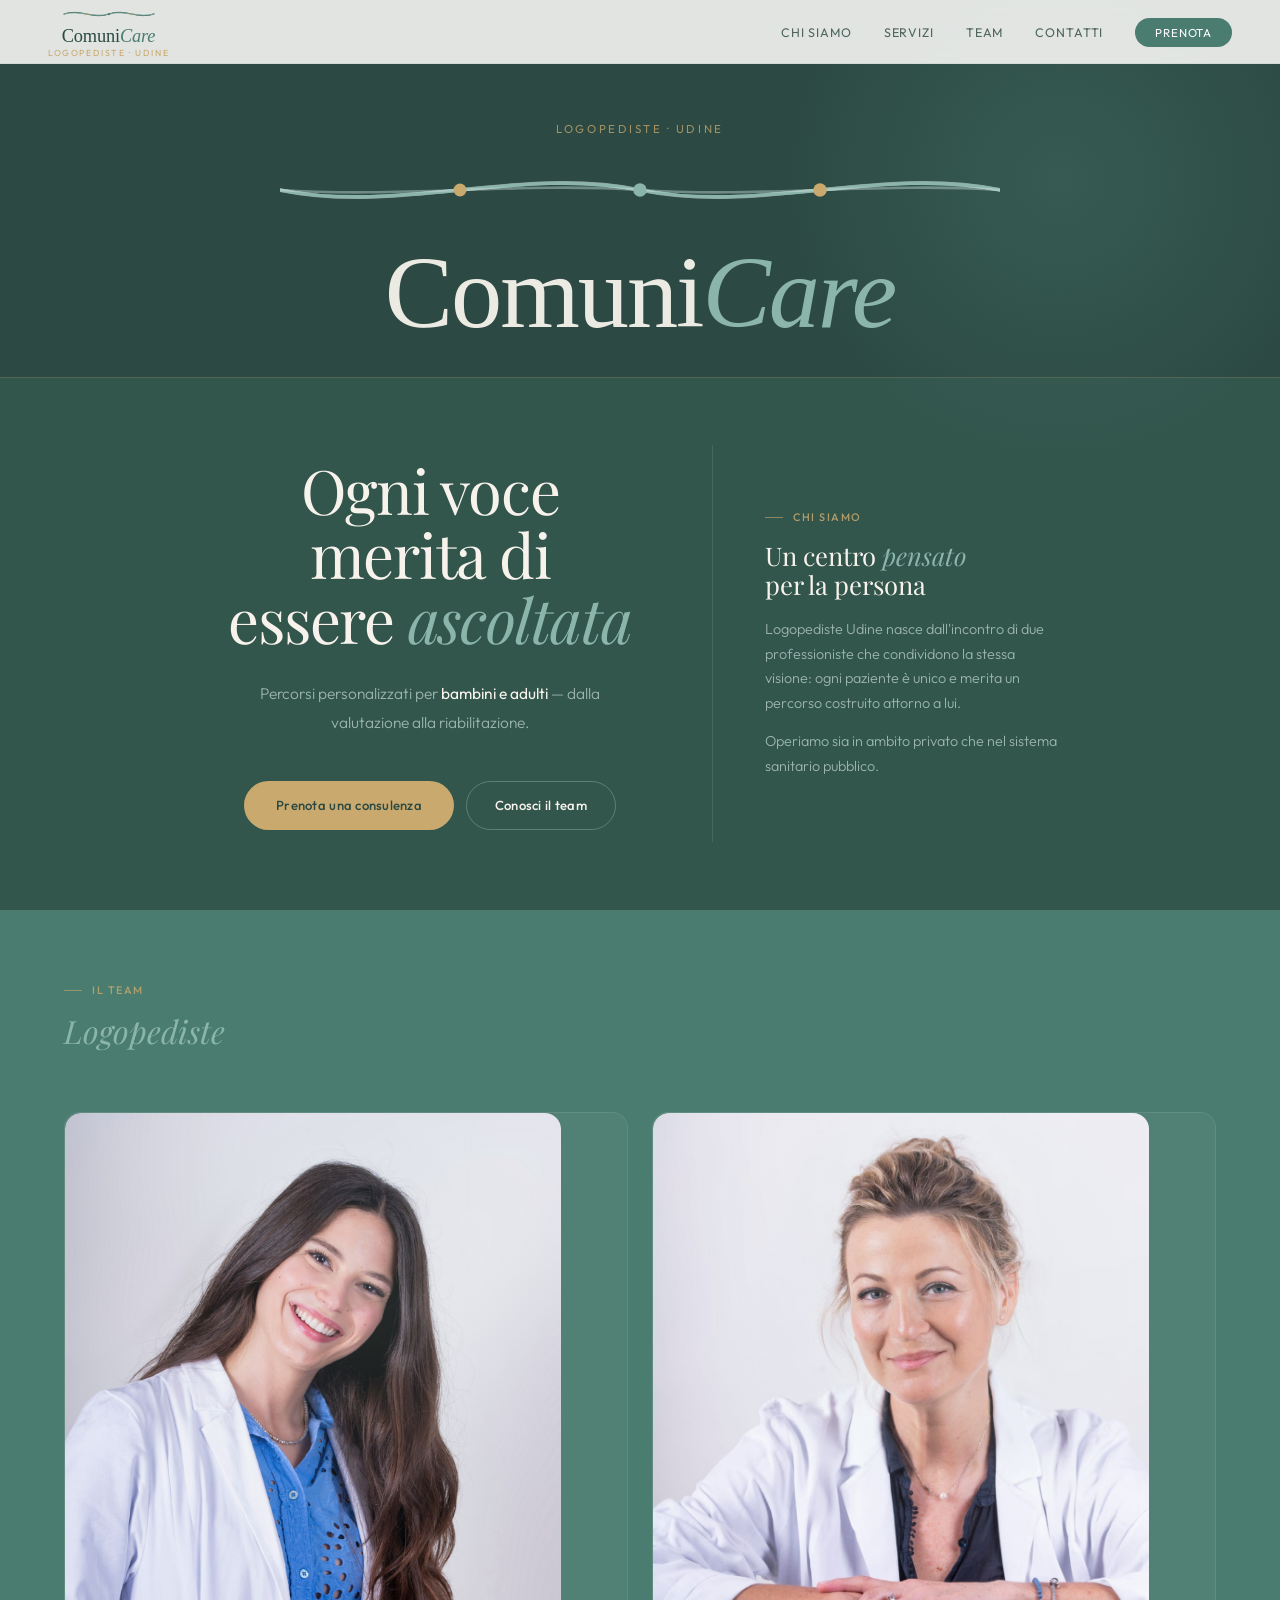
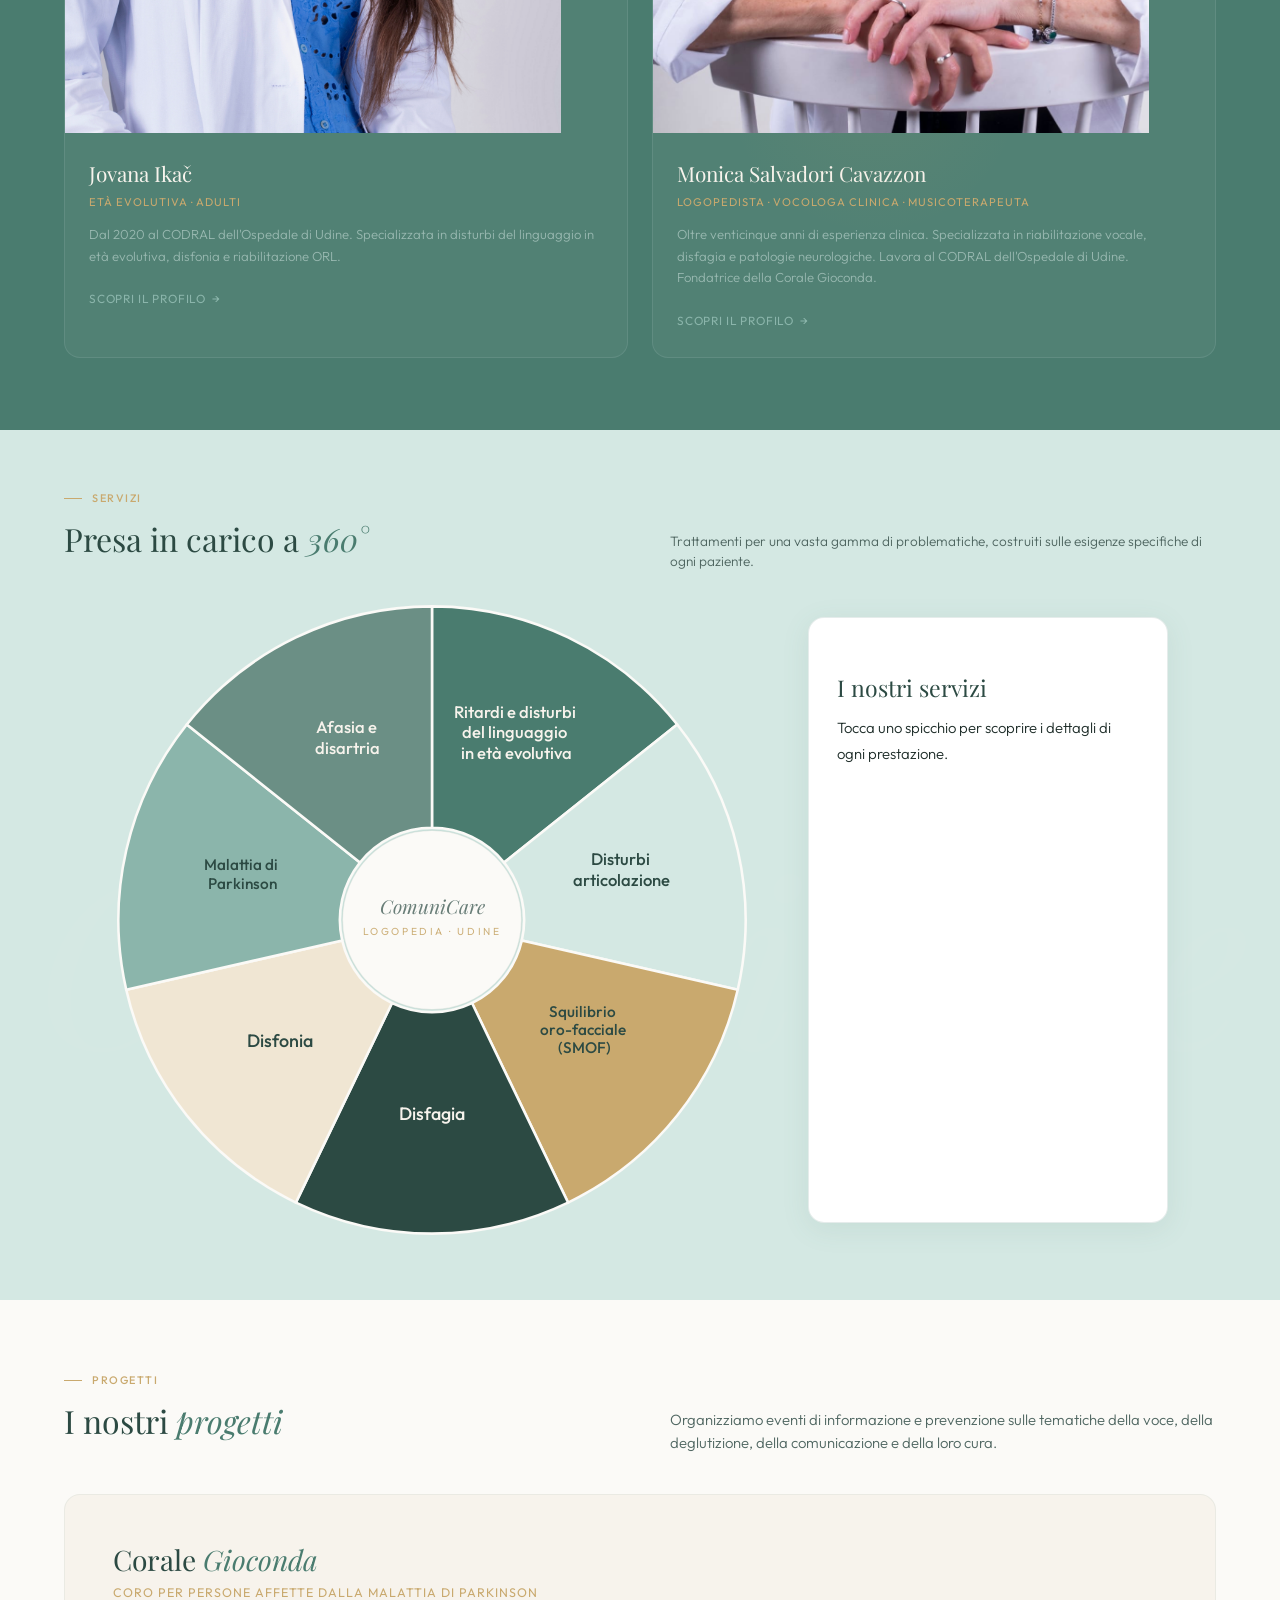
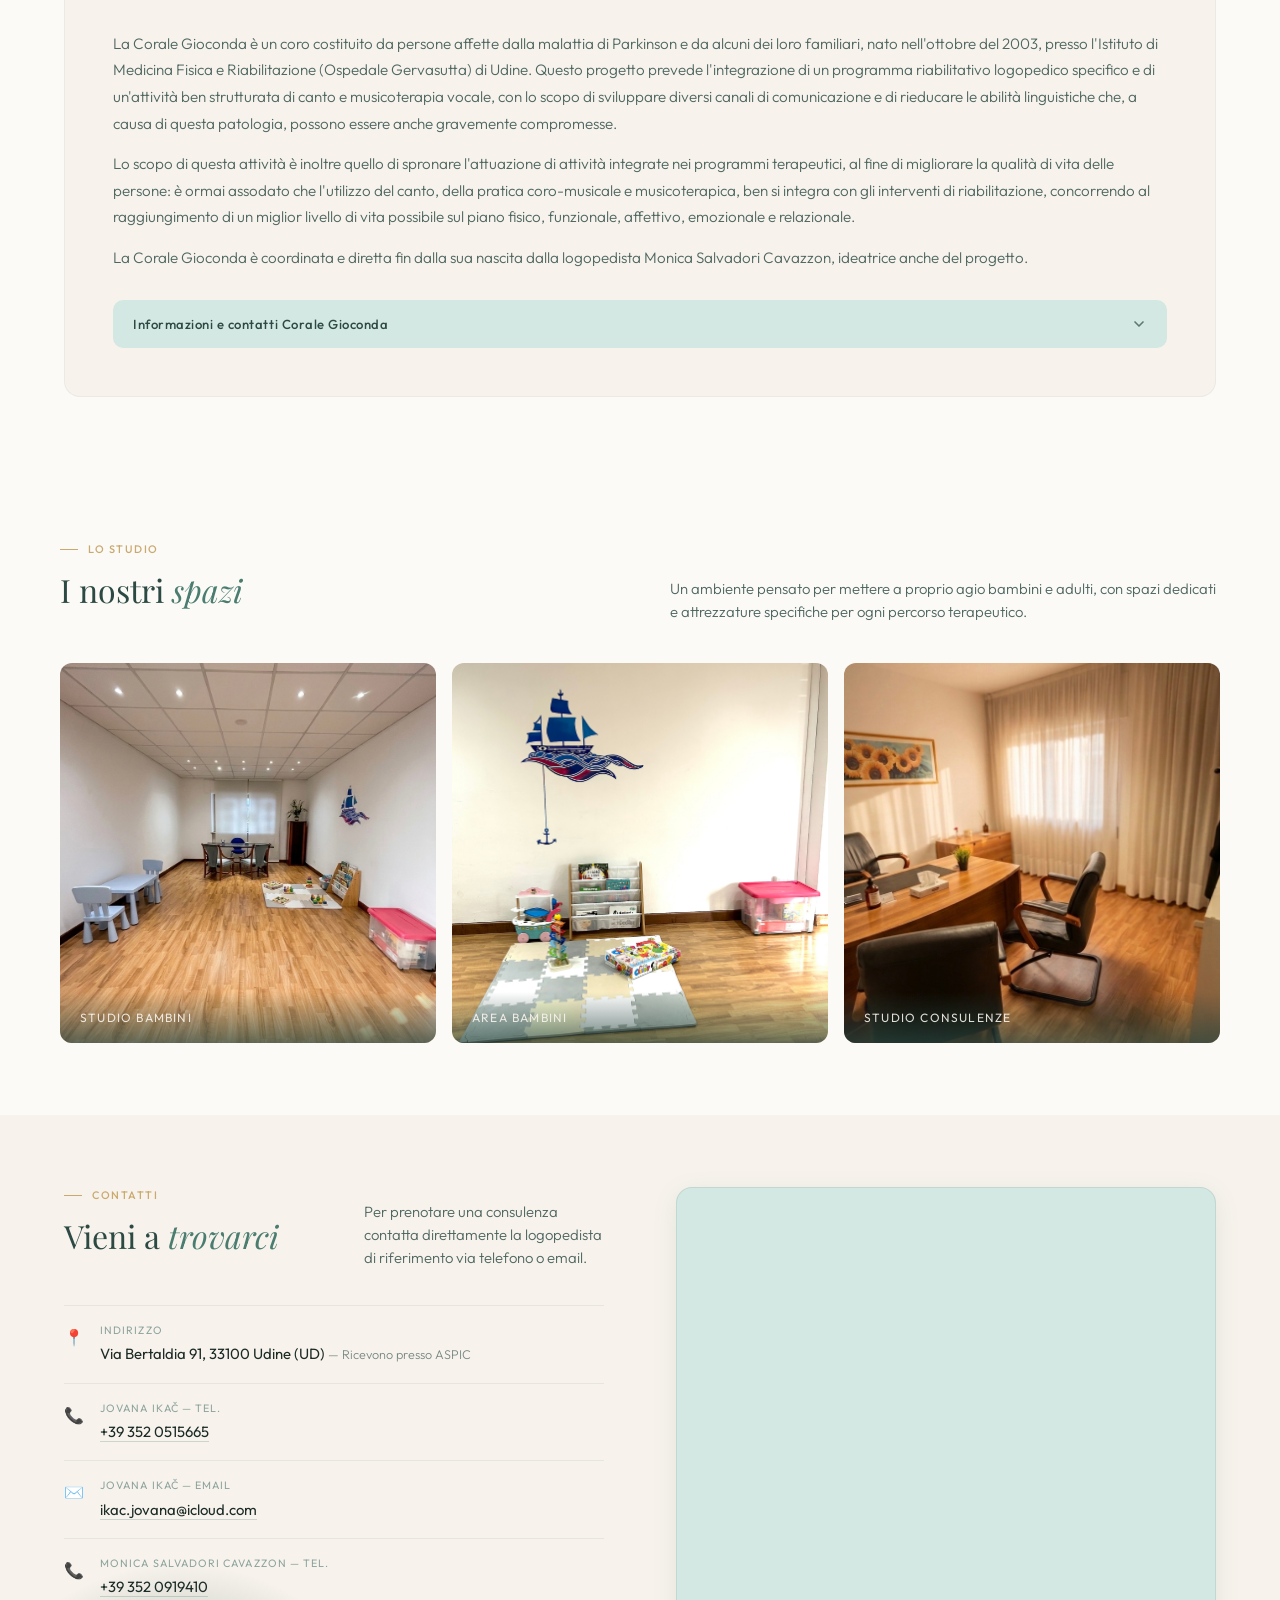
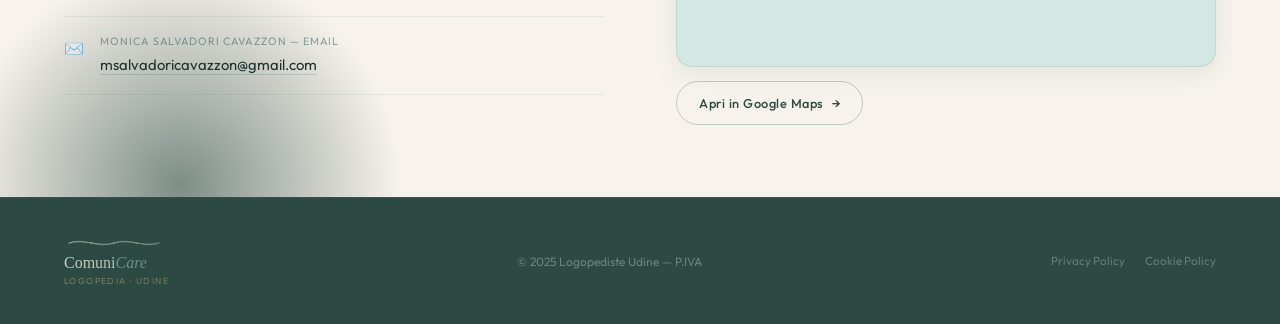
==== commit 6b10fccd: "maps" ====
--- a/index.html
+++ b/index.html
@@ -963,7 +963,7 @@
           referrerpolicy="no-referrer-when-downgrade"
           title="Mappa di ComuniCare Logopediste Udine — Via Bertaldia 91"></iframe>
       </div>
-      <a href="https://www.google.com/maps/dir/?api=1&destination=Via+Bertaldia+91,+33100+Udine+UD" target="_blank" rel="noopener" class="map-cta">Apri in Google Maps <span aria-hidden="true">→</span></a>
+      <a href="https://maps.google.com/maps?q=Via+Bertaldia+91,+33100+Udine+UD" target="_blank" rel="noopener" class="map-cta">Apri in Google Maps <span aria-hidden="true">→</span></a>
     </div>
   </div>
 </section>
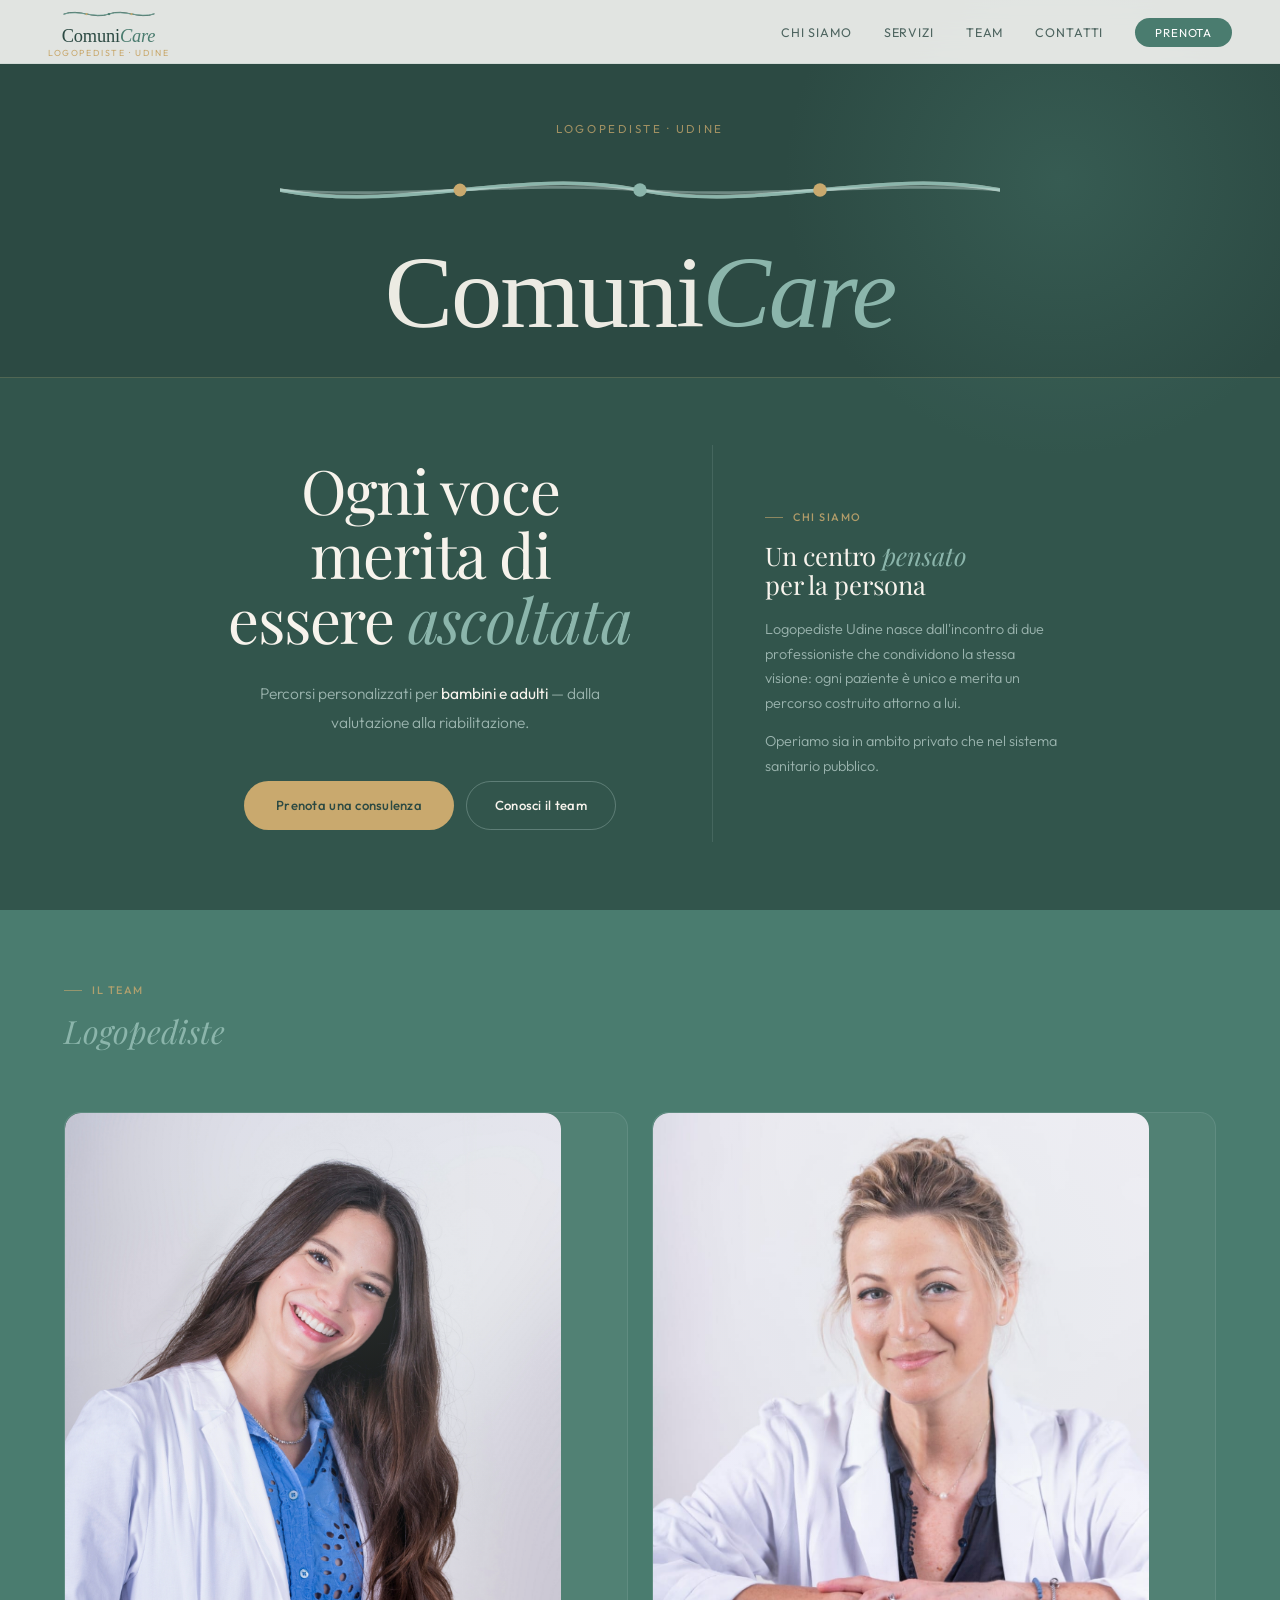
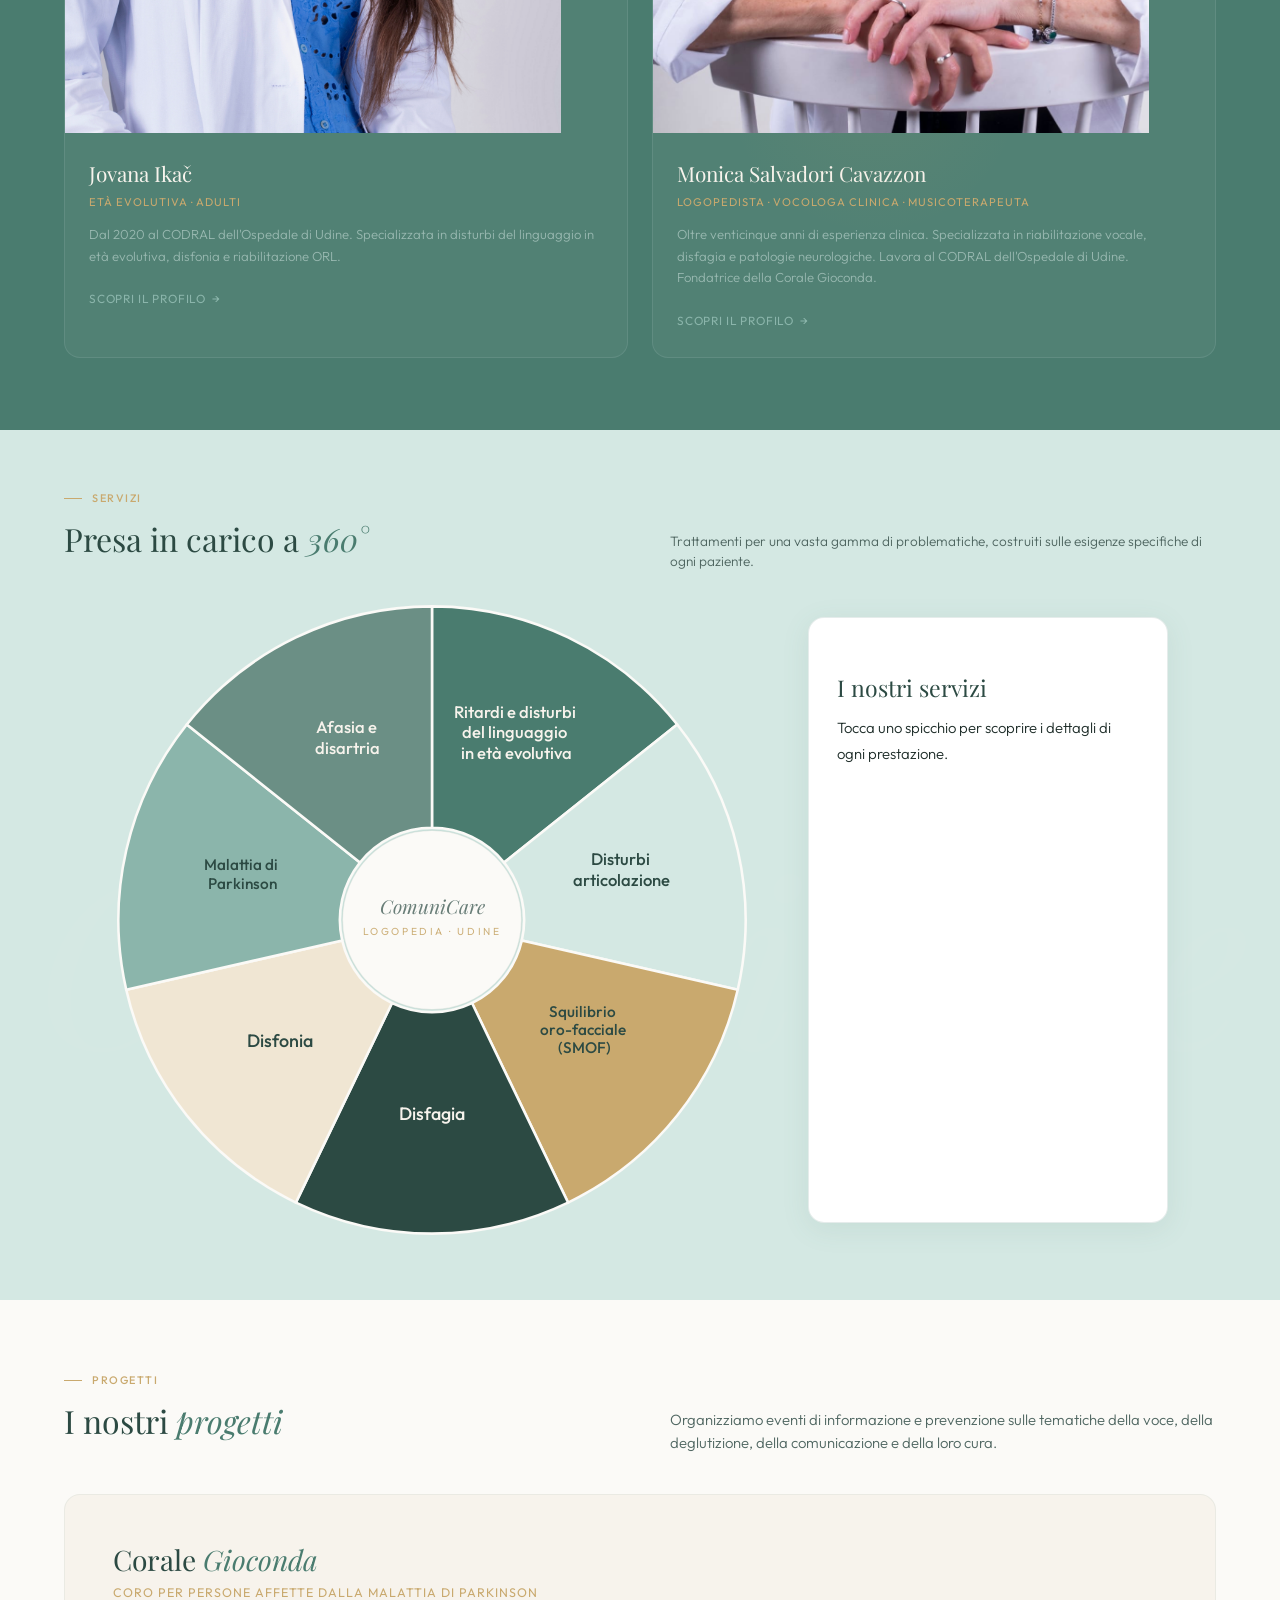
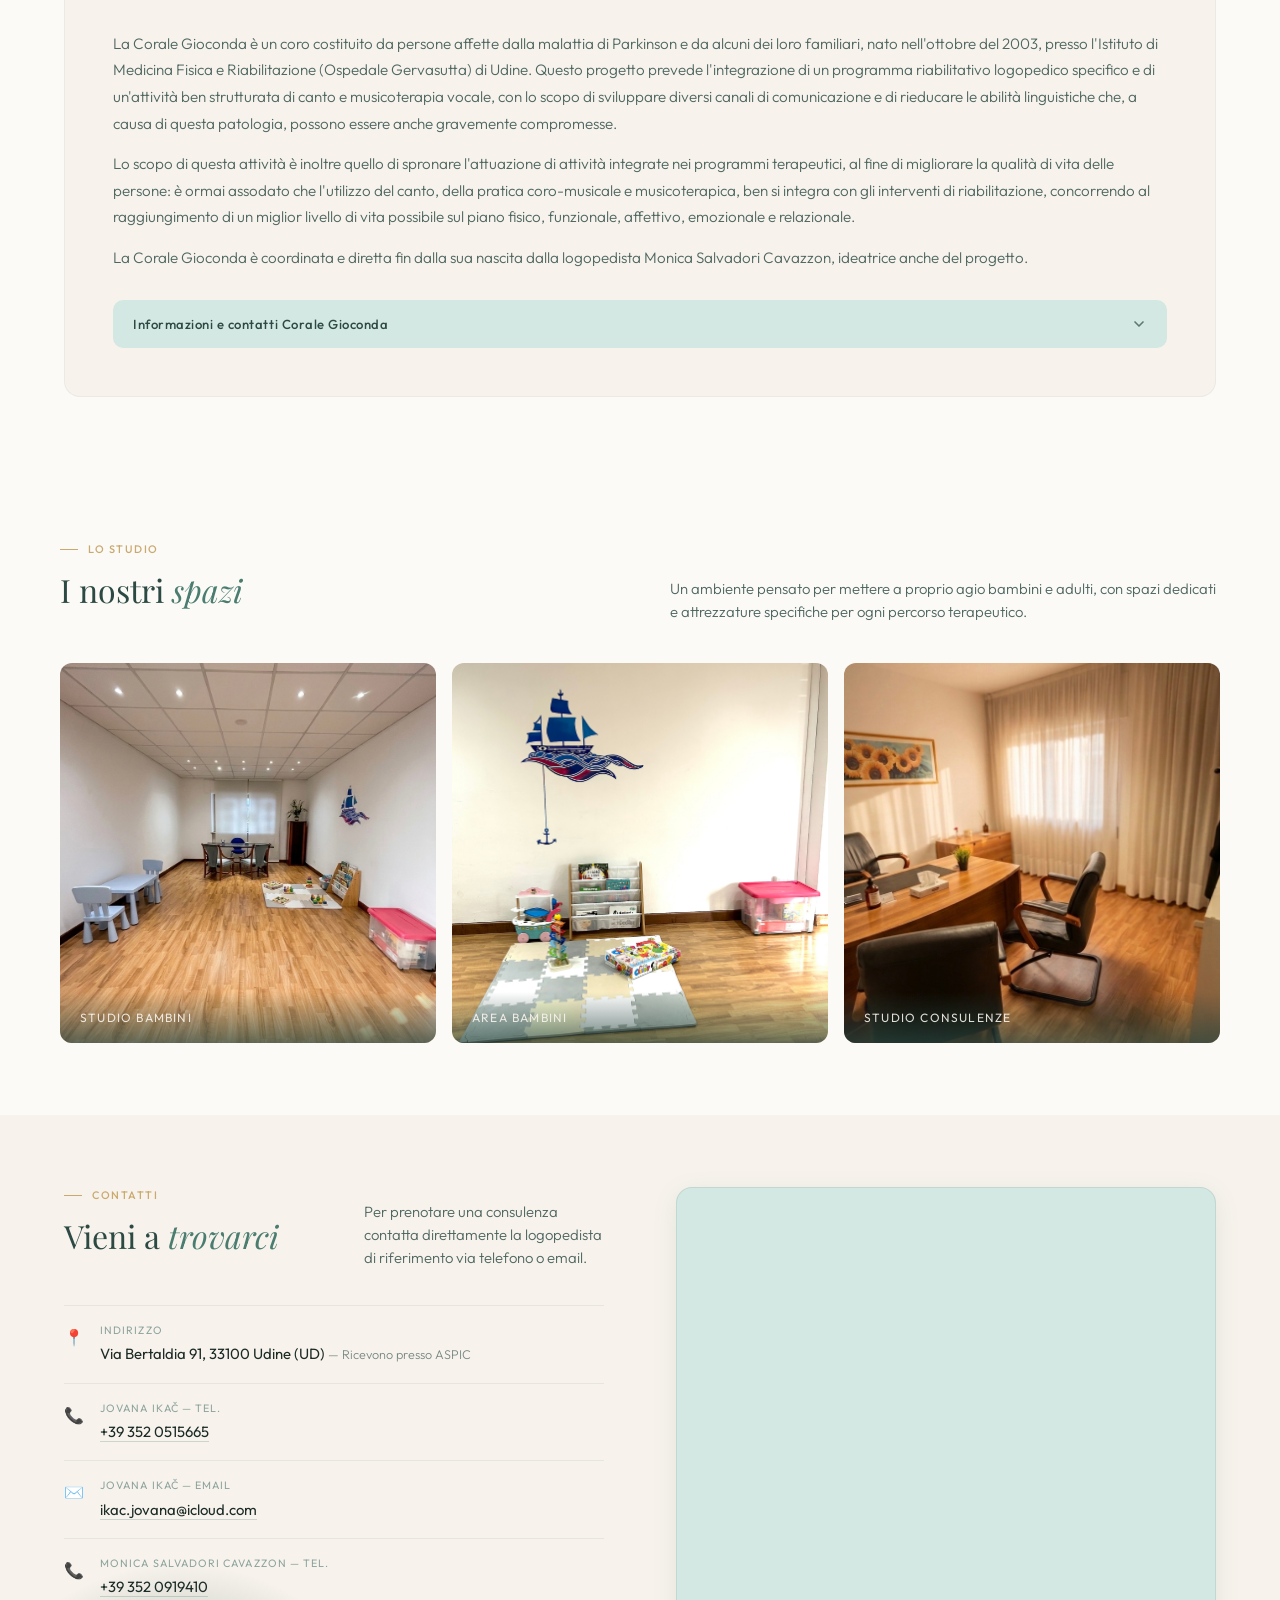
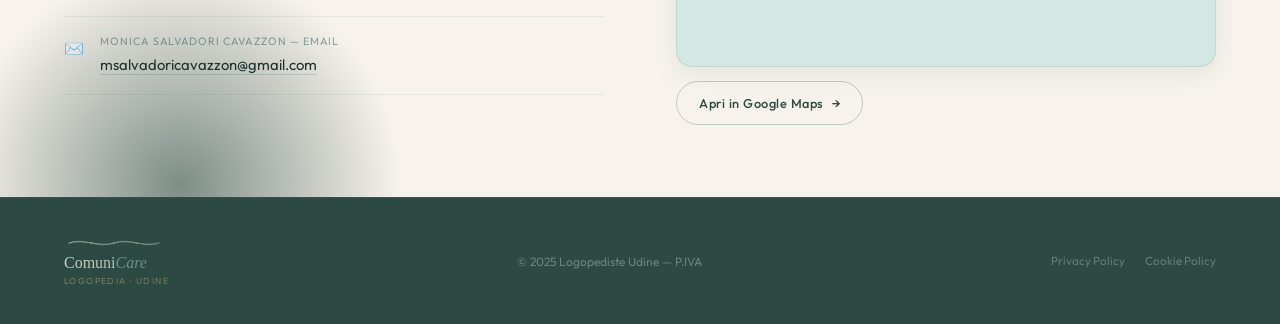
==== commit 71c0f330: "tasto dove." ====
--- a/index.html
+++ b/index.html
@@ -963,7 +963,7 @@
           referrerpolicy="no-referrer-when-downgrade"
           title="Mappa di ComuniCare Logopediste Udine — Via Bertaldia 91"></iframe>
       </div>
-      <a href="https://maps.google.com/maps?q=Via+Bertaldia+91,+33100+Udine+UD" target="_blank" rel="noopener" class="map-cta">Apri in Google Maps <span aria-hidden="true">→</span></a>
+      <a href="https://maps.google.com/maps?q=Via+Bertaldia+91,+33100+Udine+UD" target="_blank" rel="noopener" class="map-cta" id="map-open-btn">Apri in Google Maps <span aria-hidden="true">→</span></a>
     </div>
   </div>
 </section>
@@ -1120,6 +1120,15 @@
 </script>
 <script>
 (function(){
+  var mapBtn = document.getElementById('map-open-btn');
+  if(mapBtn){
+    var isIOS = /iPad|iPhone|iPod/.test(navigator.userAgent);
+    if(isIOS){
+      mapBtn.href = 'https://maps.apple.com/?q=Via+Bertaldia+91,+33100+Udine+UD';
+    }
+  }
+})();
+(function(){
   var btn = document.querySelector('.corale-accordion-btn');
   var content = document.querySelector('.corale-accordion-content');
   var arrow = document.querySelector('.corale-accordion-arrow');
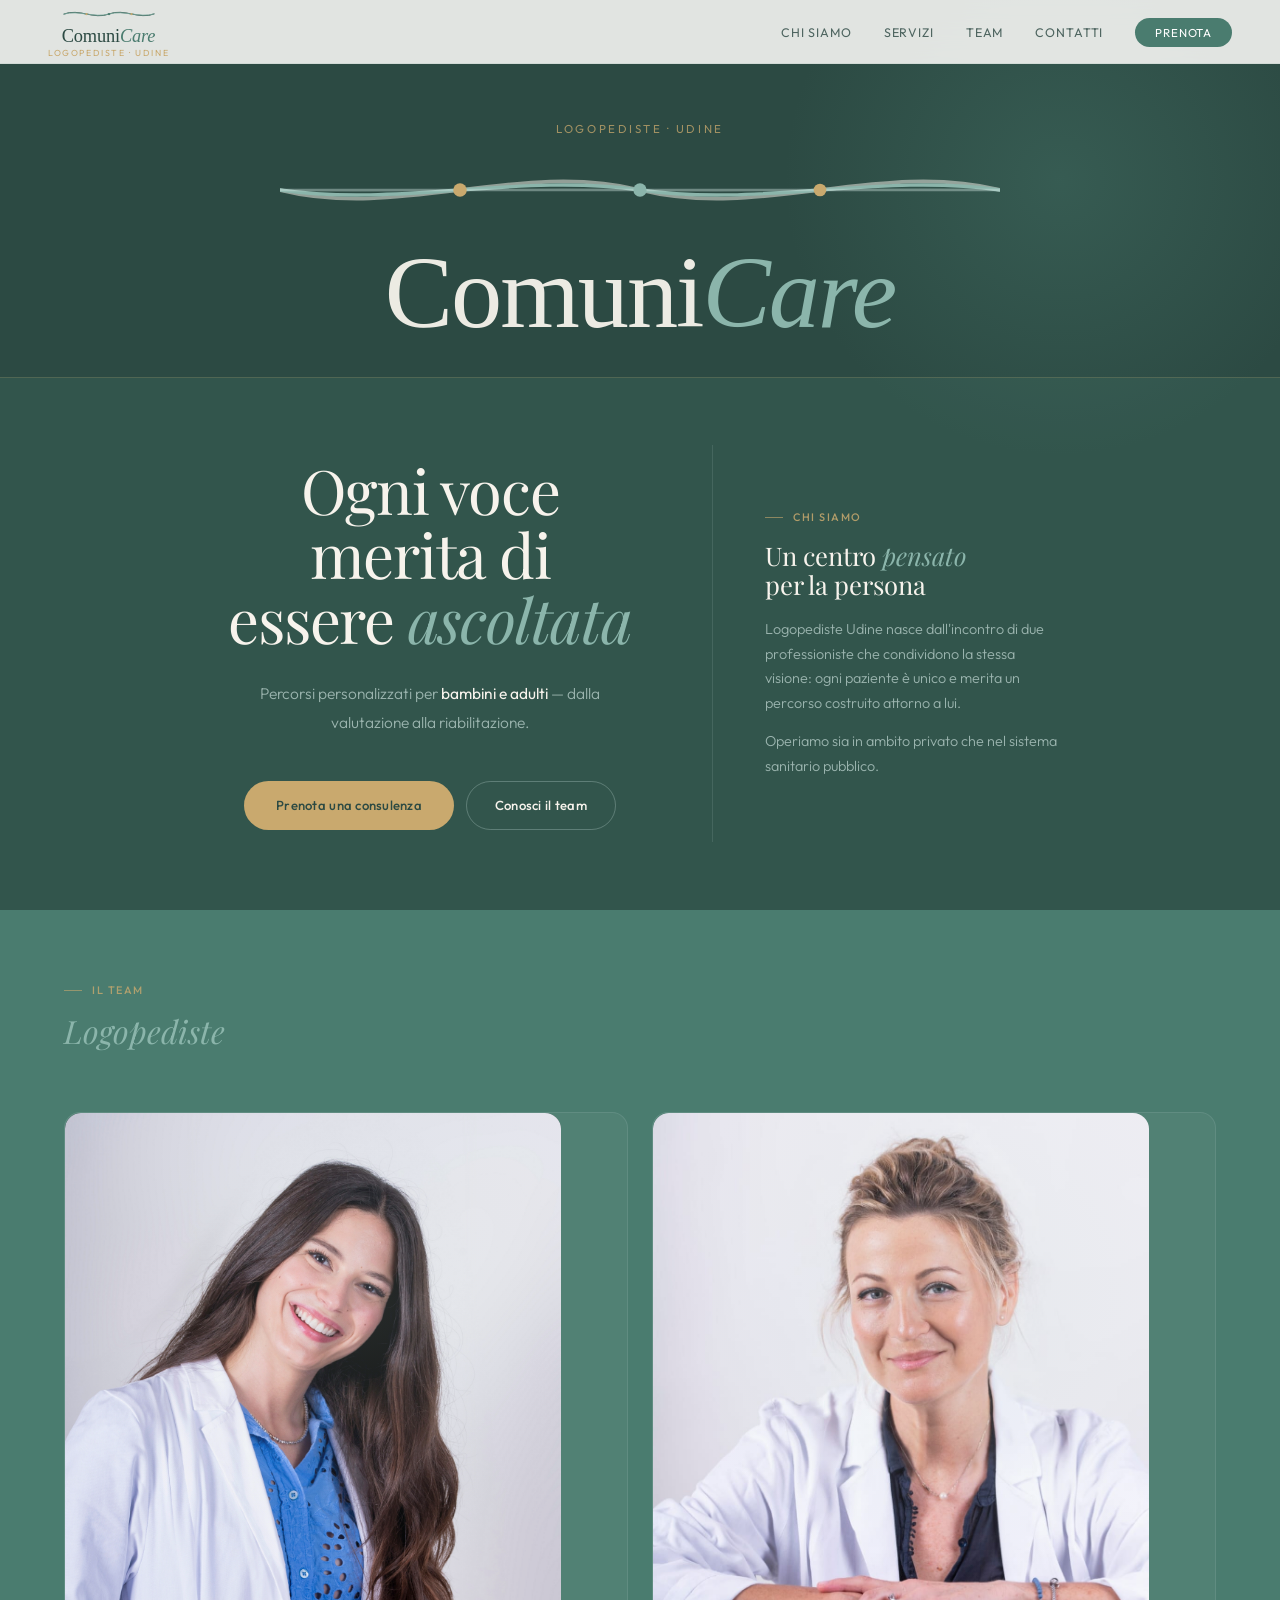
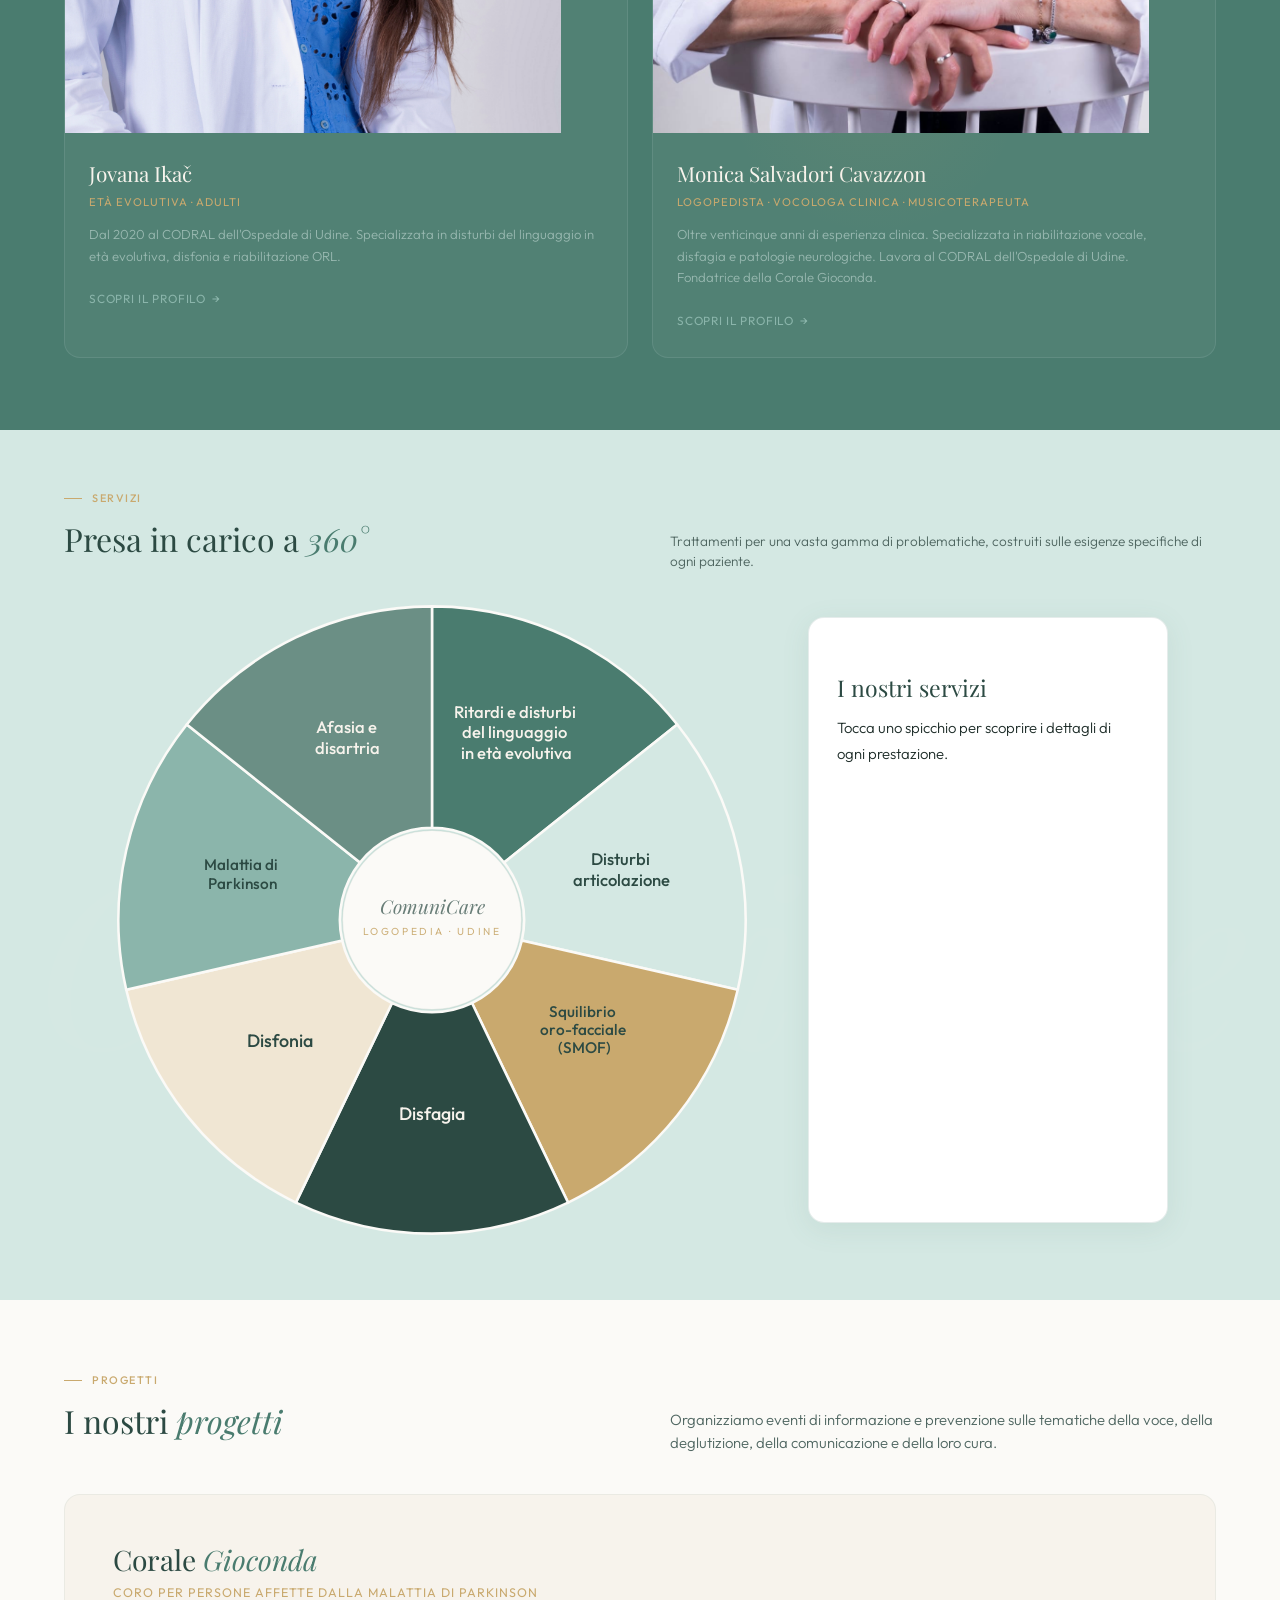
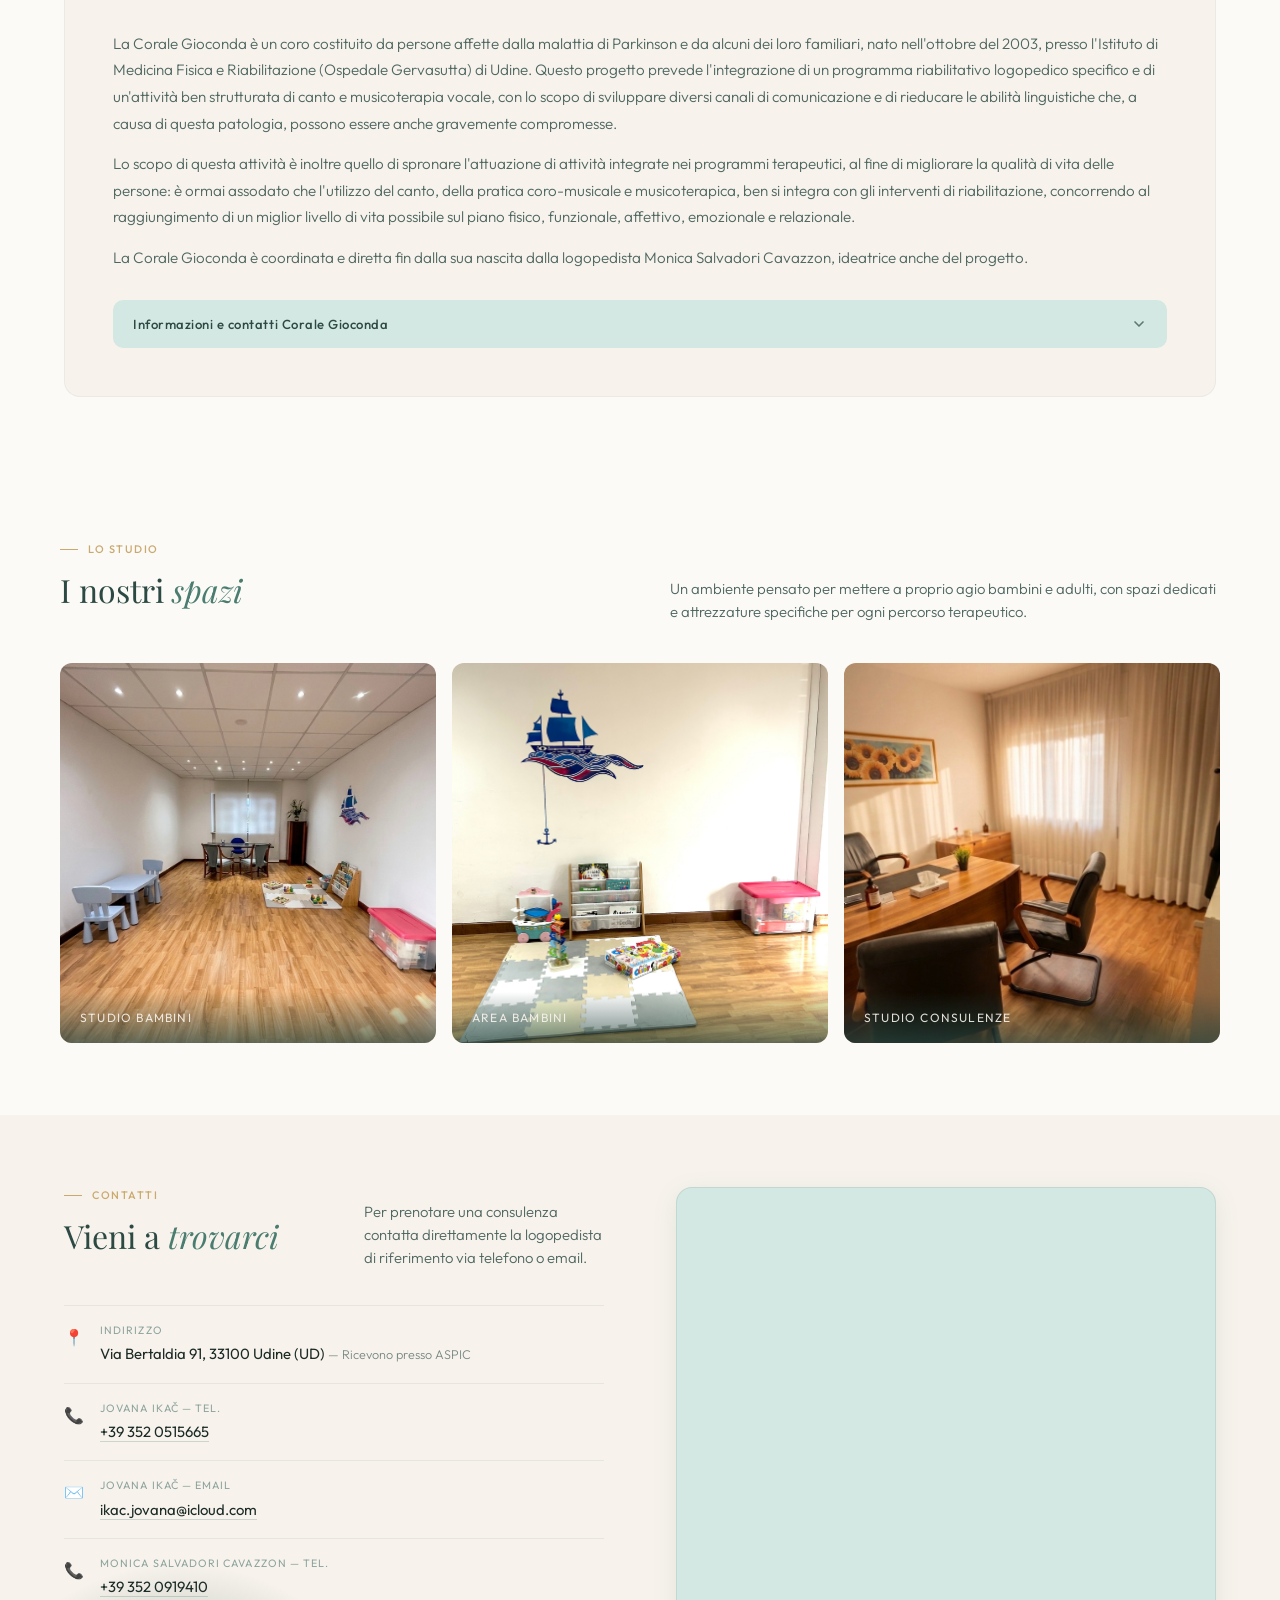
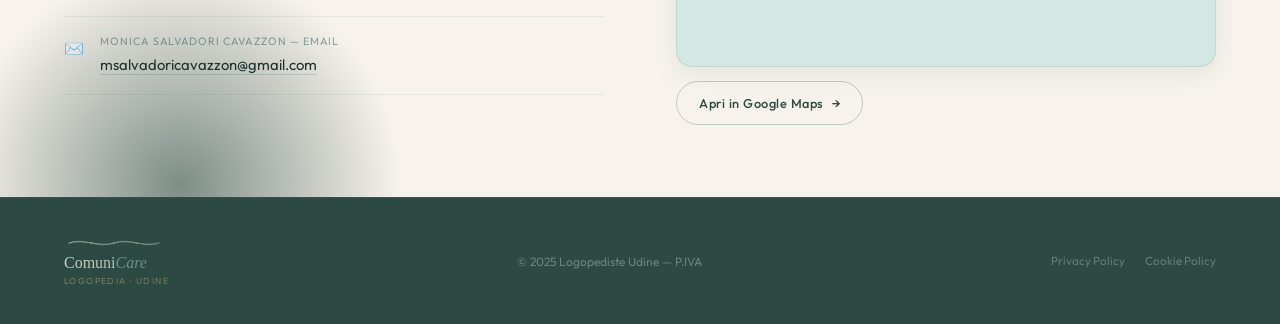
==== commit 966c9154: "tasto max" ====
--- a/index.html
+++ b/index.html
@@ -963,7 +963,7 @@
           referrerpolicy="no-referrer-when-downgrade"
           title="Mappa di ComuniCare Logopediste Udine — Via Bertaldia 91"></iframe>
       </div>
-      <a href="https://maps.google.com/maps?q=Via+Bertaldia+91,+33100+Udine+UD" target="_blank" rel="noopener" class="map-cta" id="map-open-btn">Apri in Google Maps <span aria-hidden="true">→</span></a>
+      <a href="https://maps.google.com/maps?q=Via+Bertaldia+91,+33100+Udine+UD" class="map-cta" id="map-open-btn">Apri in Google Maps <span aria-hidden="true">→</span></a>
     </div>
   </div>
 </section>
@@ -1121,12 +1121,15 @@
 <script>
 (function(){
   var mapBtn = document.getElementById('map-open-btn');
-  if(mapBtn){
+  if(!mapBtn) return;
+  mapBtn.addEventListener('click', function(e){
+    e.preventDefault();
     var isIOS = /iPad|iPhone|iPod/.test(navigator.userAgent);
-    if(isIOS){
-      mapBtn.href = 'https://maps.apple.com/?q=Via+Bertaldia+91,+33100+Udine+UD';
-    }
-  }
+    var url = isIOS
+      ? 'https://maps.apple.com/?q=Via+Bertaldia+91,+33100+Udine+UD'
+      : 'https://maps.google.com/maps?q=Via+Bertaldia+91,+33100+Udine+UD';
+    window.location.href = url;
+  });
 })();
 (function(){
   var btn = document.querySelector('.corale-accordion-btn');
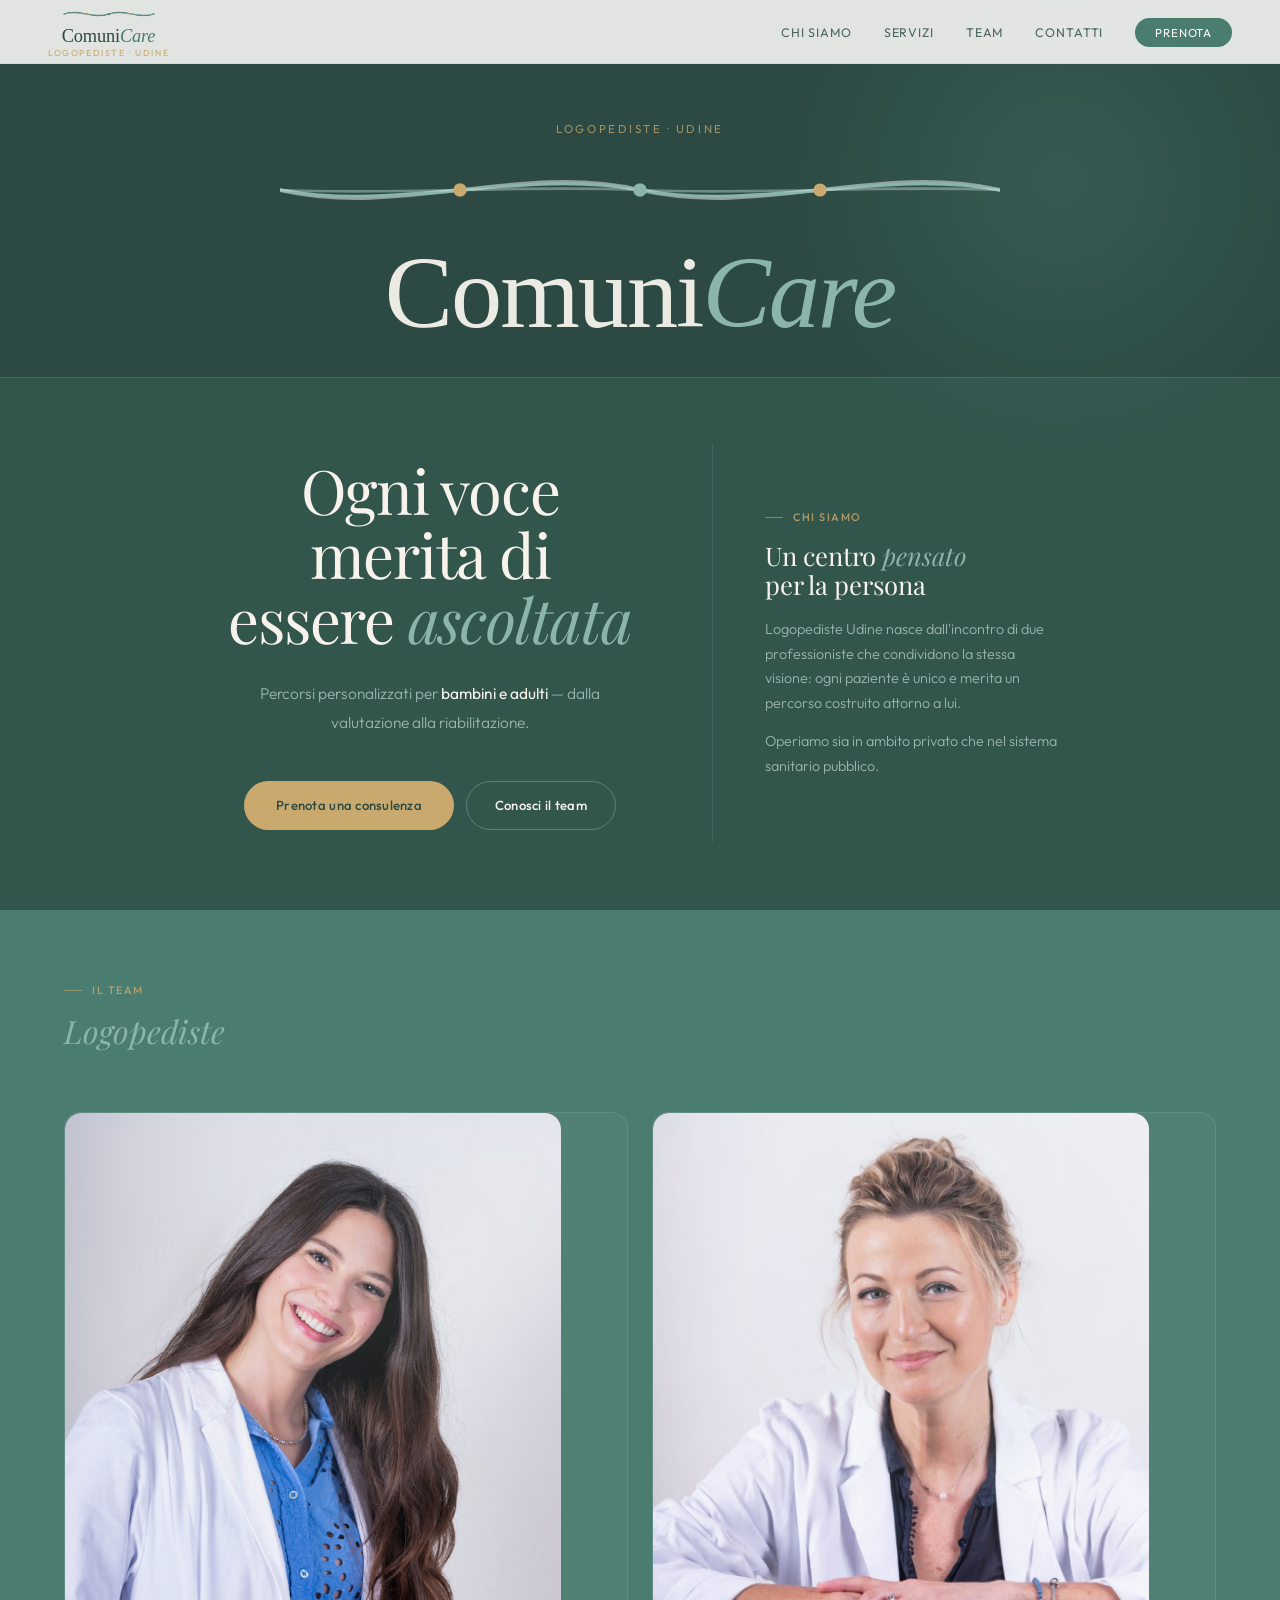
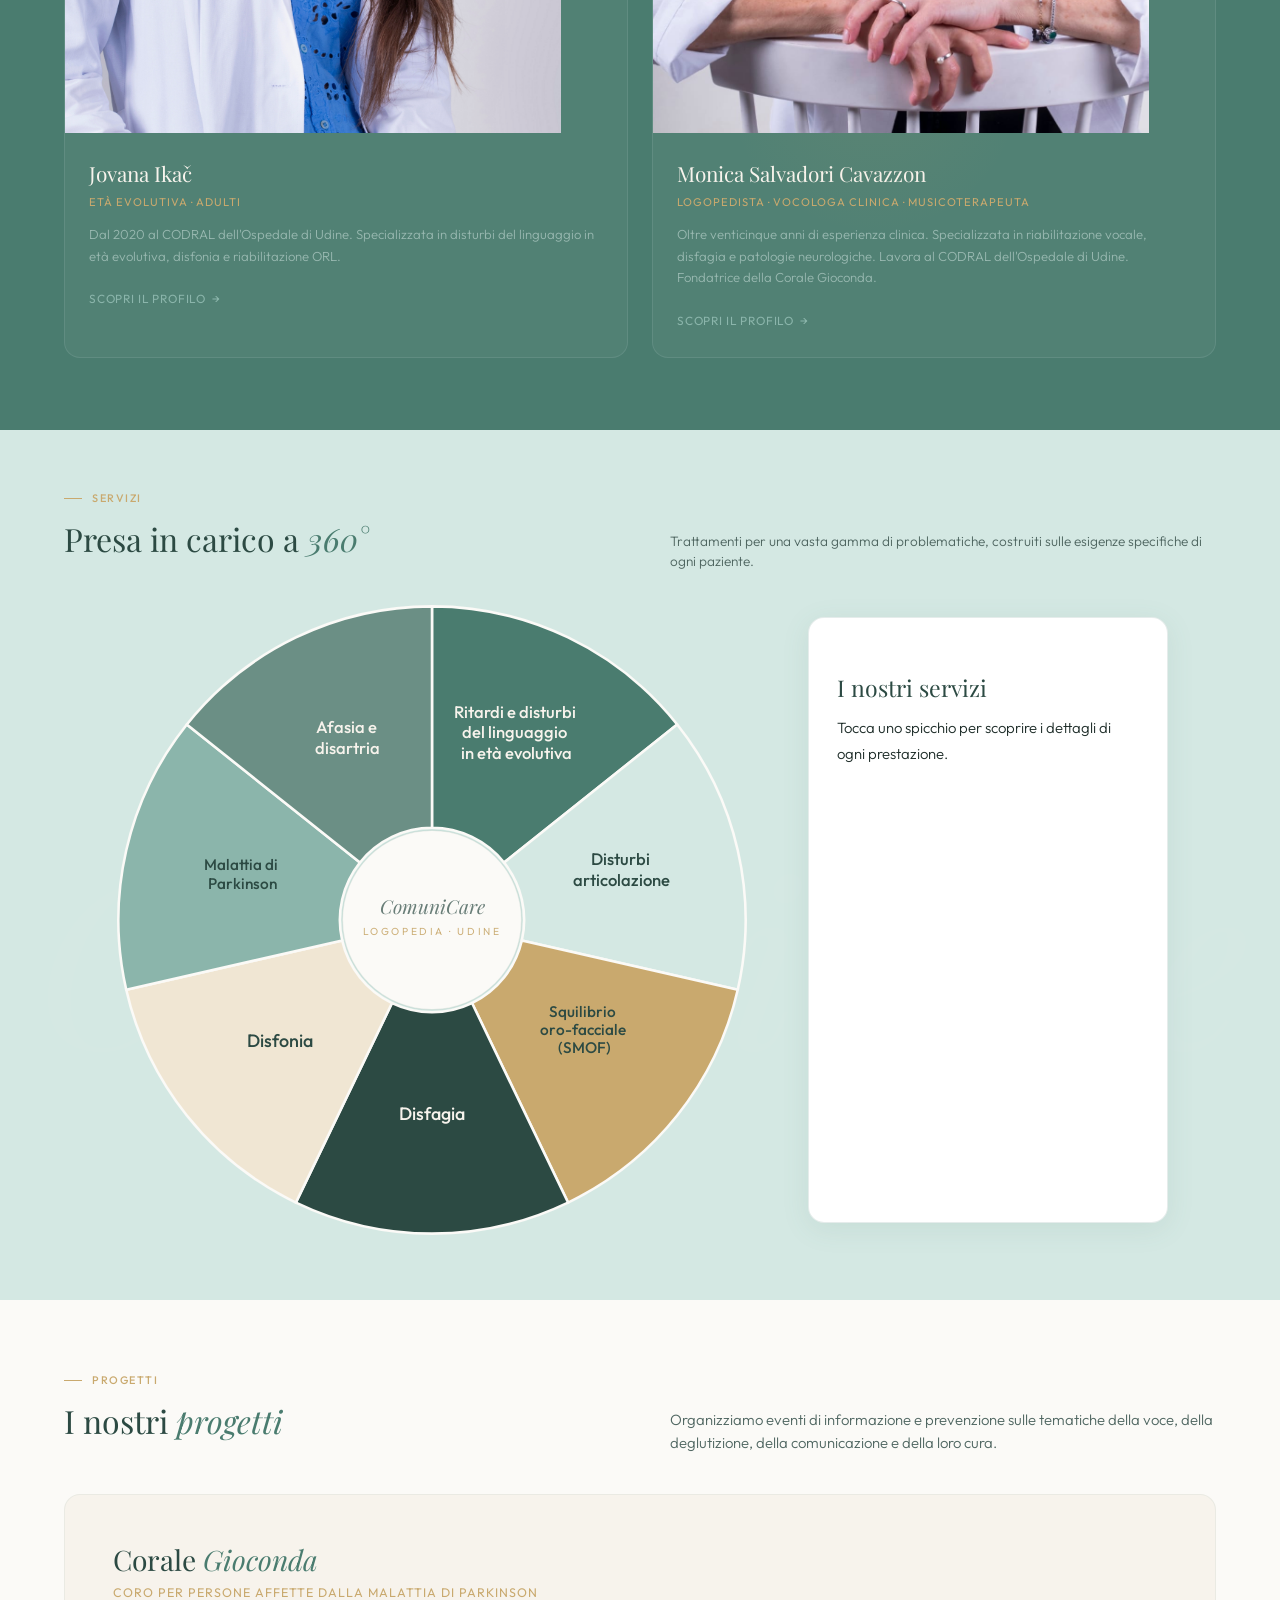
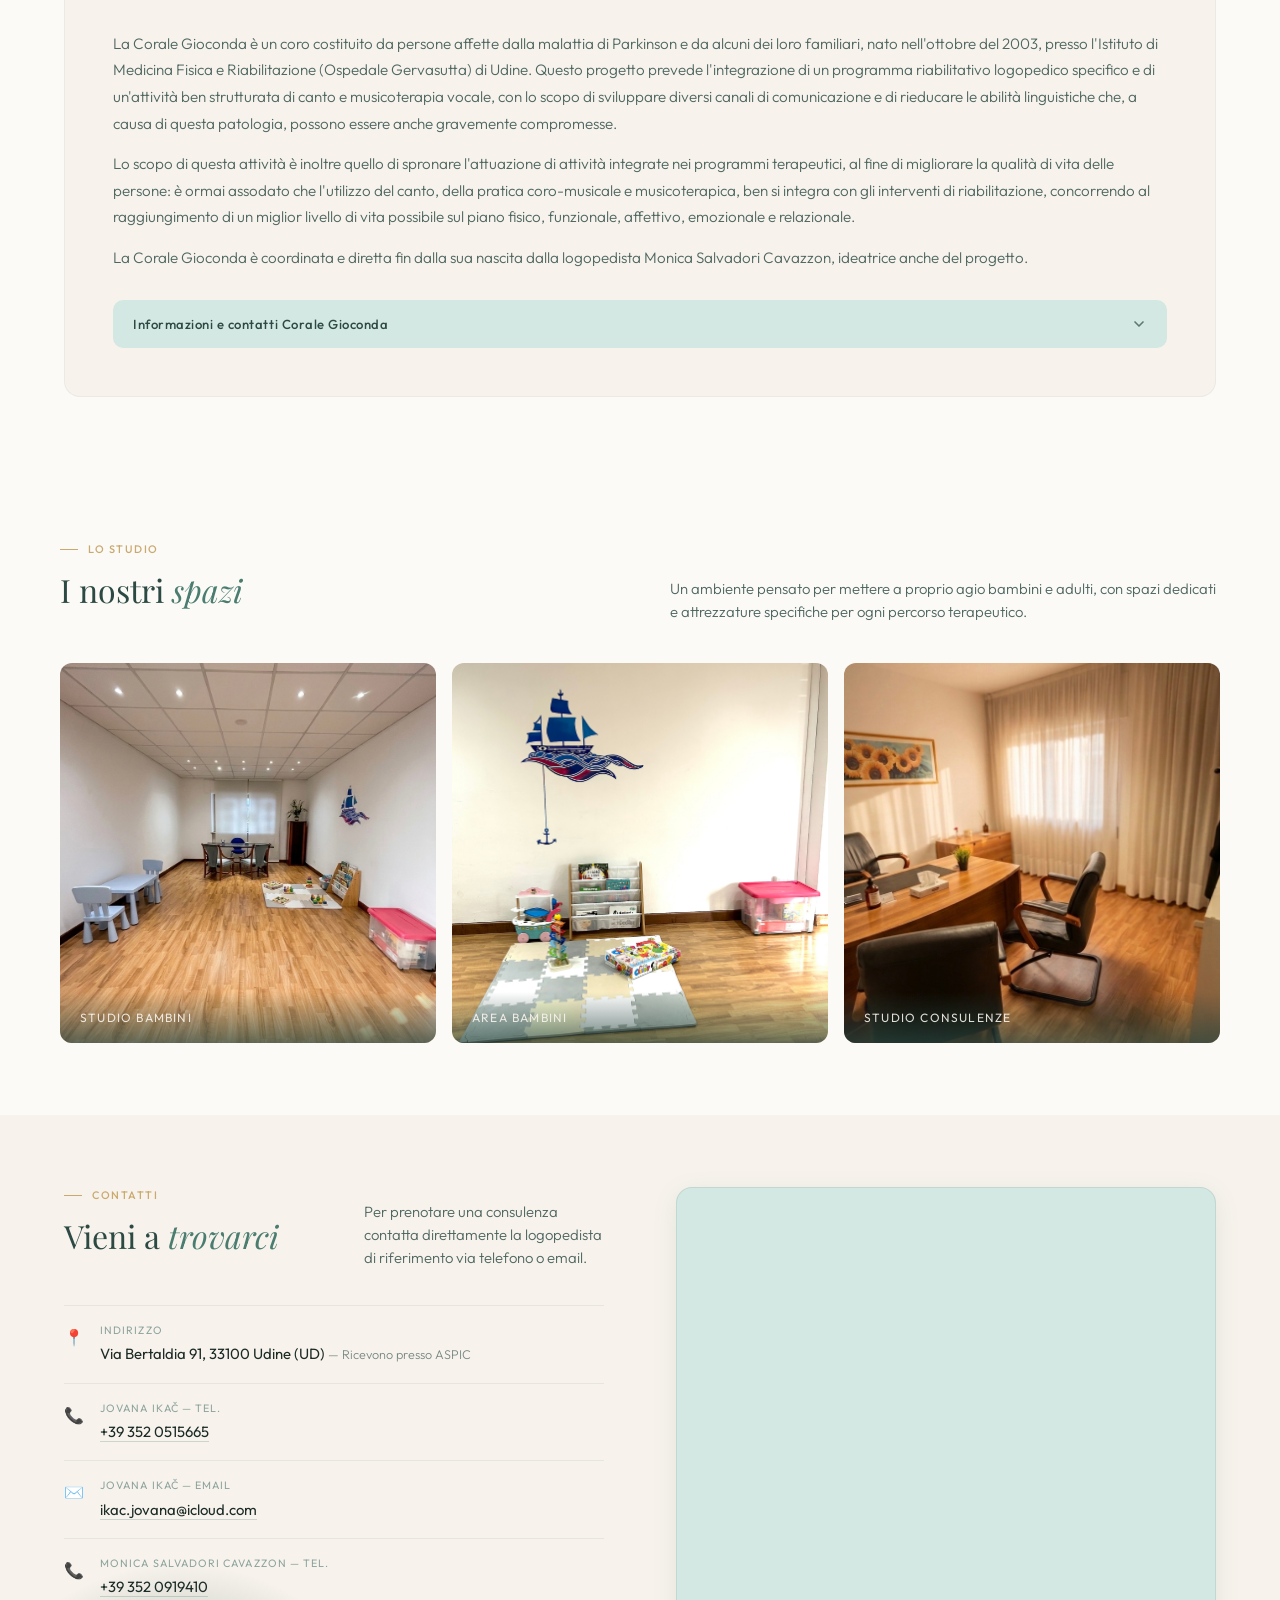
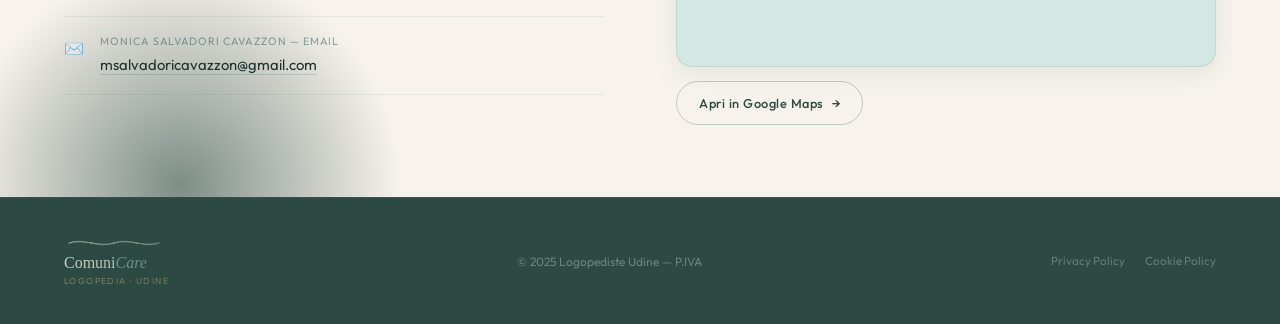
==== commit 73bb8055: "tasto ultra" ====
--- a/index.html
+++ b/index.html
@@ -963,7 +963,7 @@
           referrerpolicy="no-referrer-when-downgrade"
           title="Mappa di ComuniCare Logopediste Udine — Via Bertaldia 91"></iframe>
       </div>
-      <a href="https://maps.google.com/maps?q=Via+Bertaldia+91,+33100+Udine+UD" class="map-cta" id="map-open-btn">Apri in Google Maps <span aria-hidden="true">→</span></a>
+      <a href="https://www.google.com/maps/search/?api=1&query=Via%20Bertaldia%2091%2033100%20Udine%20UD" rel="noopener" class="map-cta">Apri in Google Maps <span aria-hidden="true">→</span></a>
     </div>
   </div>
 </section>
@@ -1120,18 +1120,6 @@
 </script>
 <script>
 (function(){
-  var mapBtn = document.getElementById('map-open-btn');
-  if(!mapBtn) return;
-  mapBtn.addEventListener('click', function(e){
-    e.preventDefault();
-    var isIOS = /iPad|iPhone|iPod/.test(navigator.userAgent);
-    var url = isIOS
-      ? 'https://maps.apple.com/?q=Via+Bertaldia+91,+33100+Udine+UD'
-      : 'https://maps.google.com/maps?q=Via+Bertaldia+91,+33100+Udine+UD';
-    window.location.href = url;
-  });
-})();
-(function(){
   var btn = document.querySelector('.corale-accordion-btn');
   var content = document.querySelector('.corale-accordion-content');
   var arrow = document.querySelector('.corale-accordion-arrow');
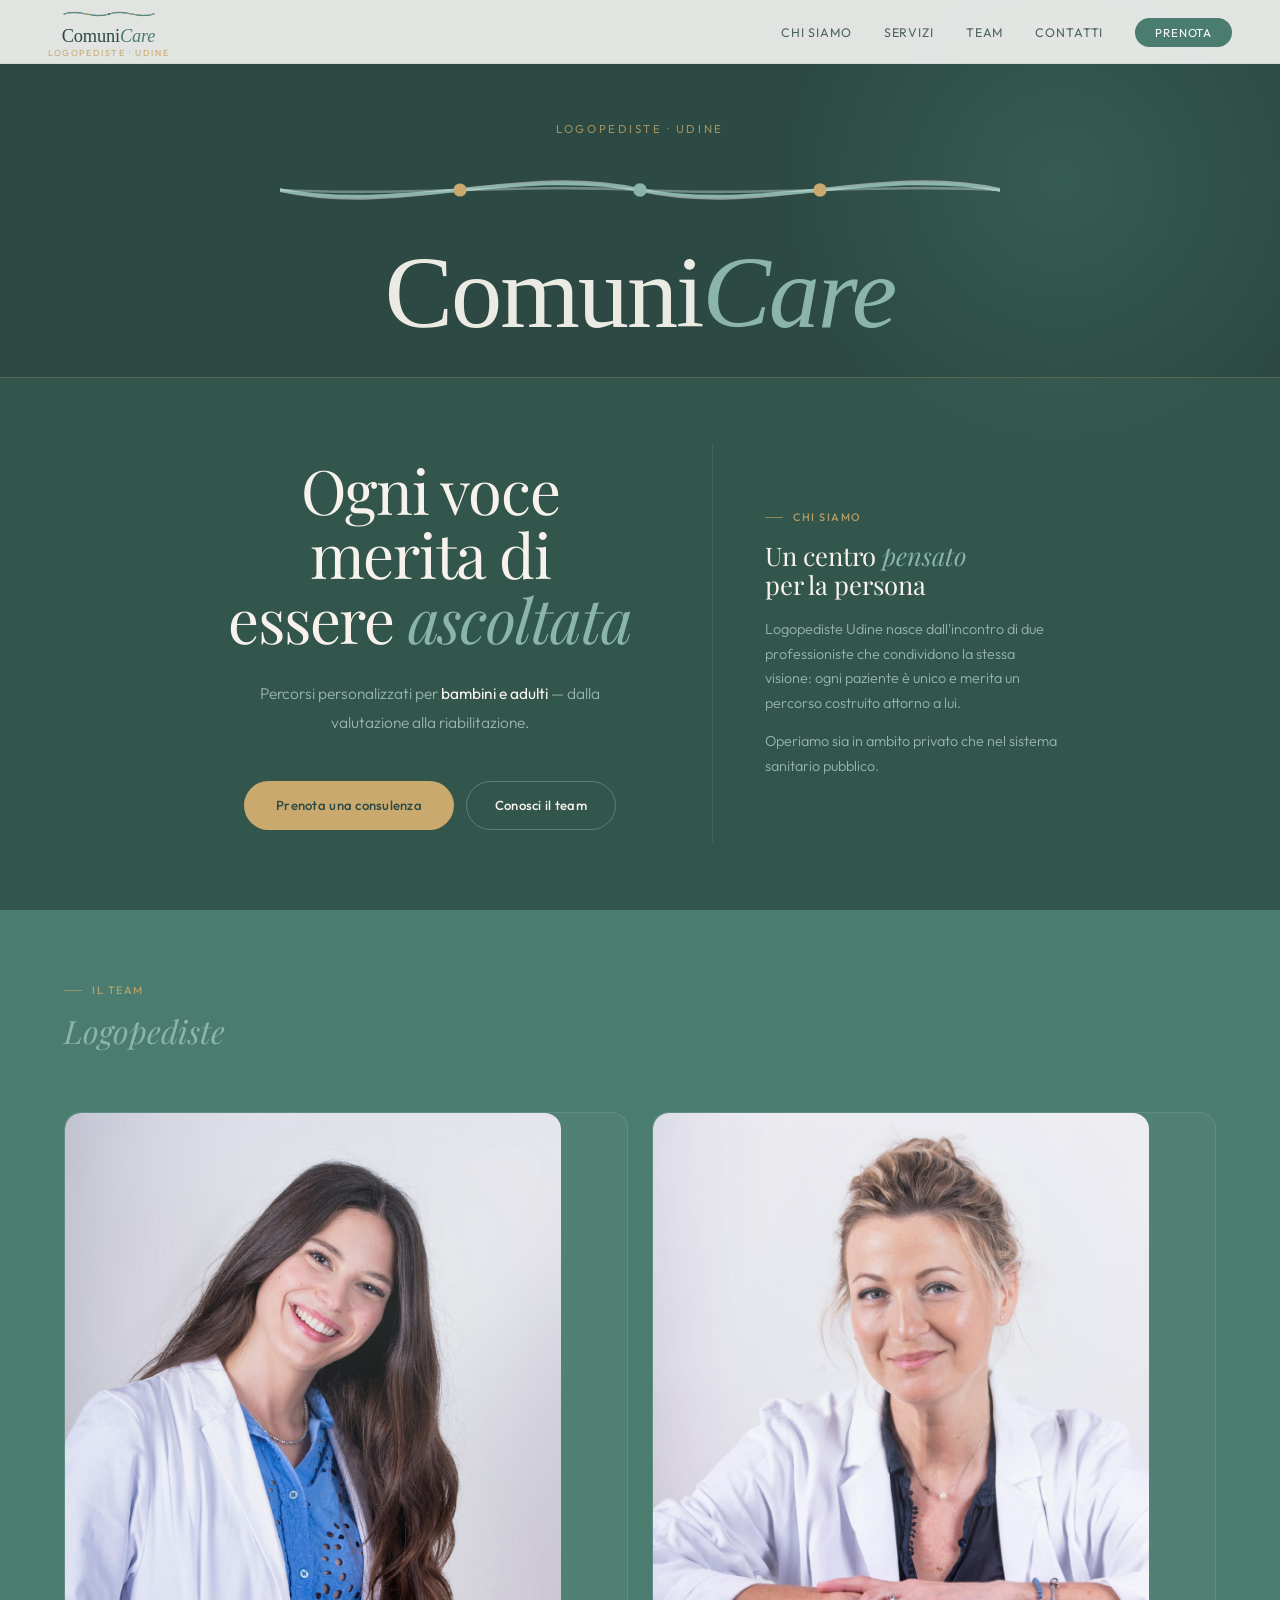
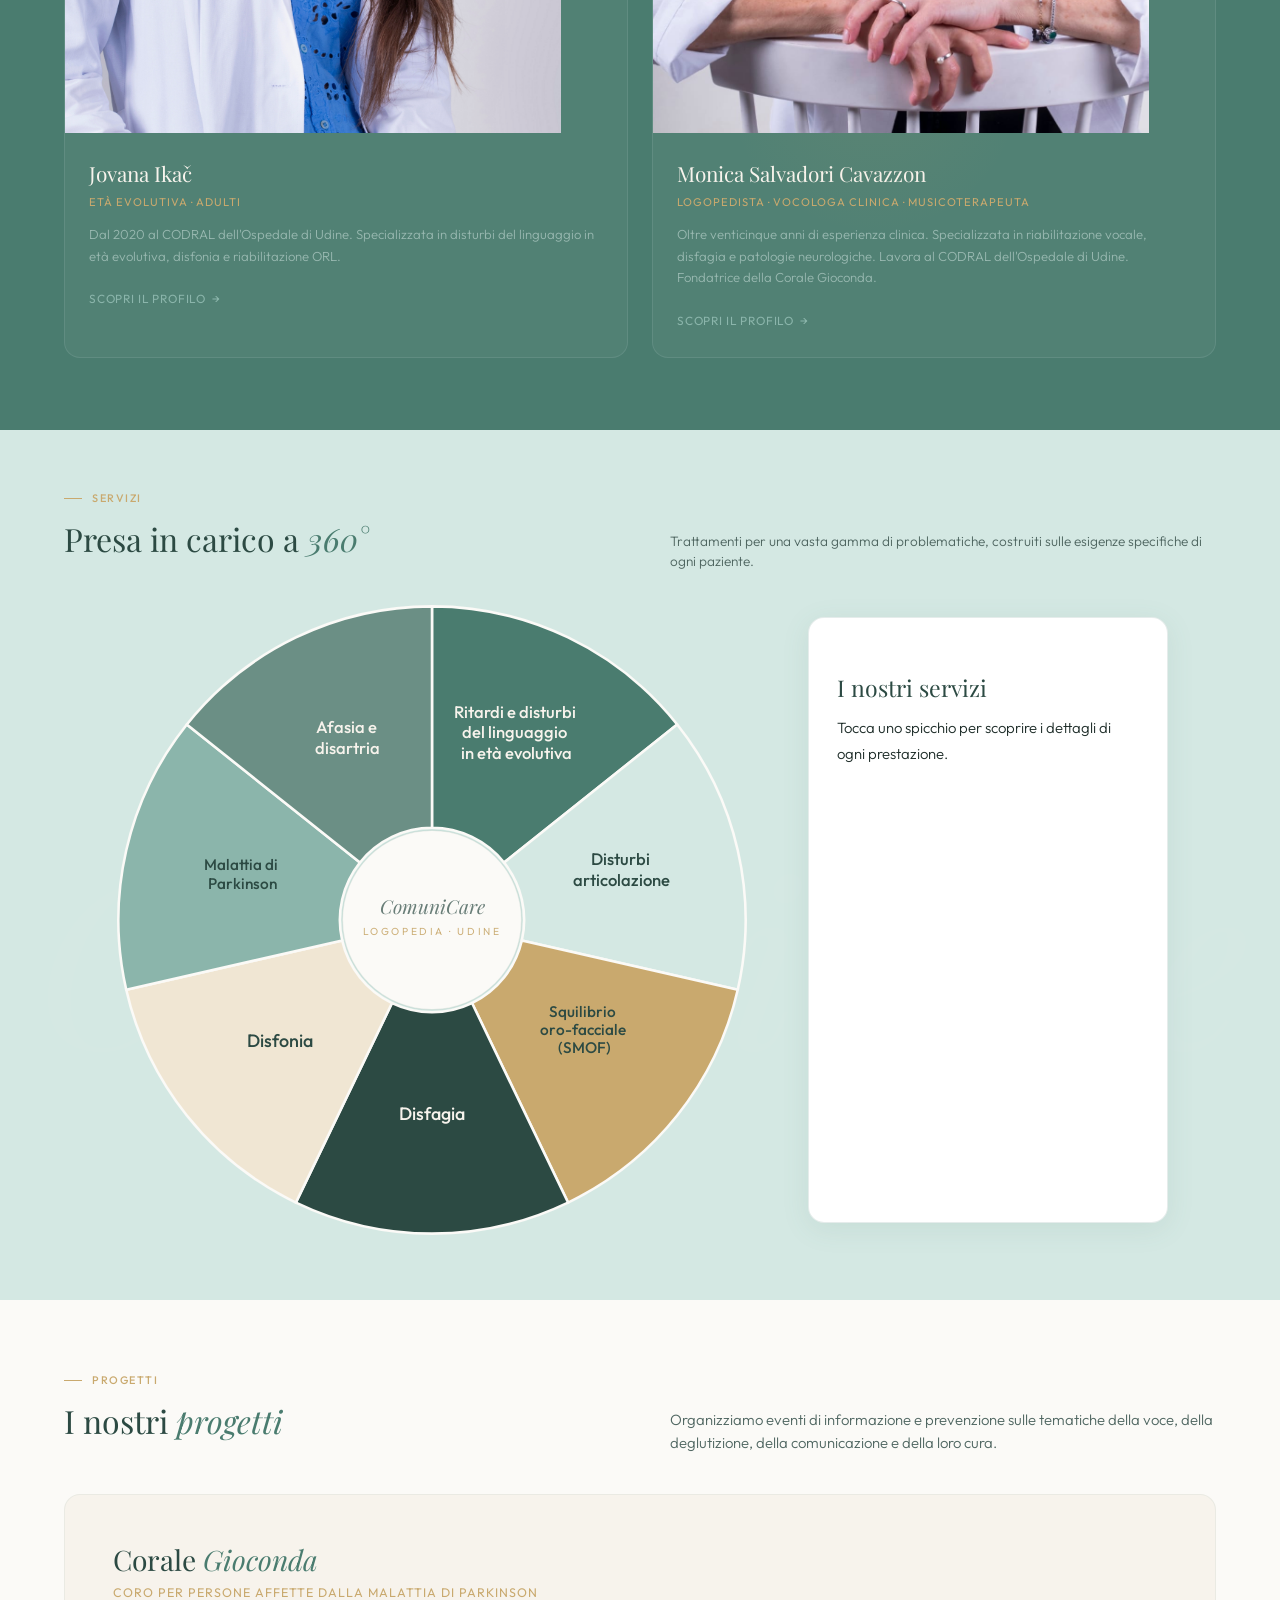
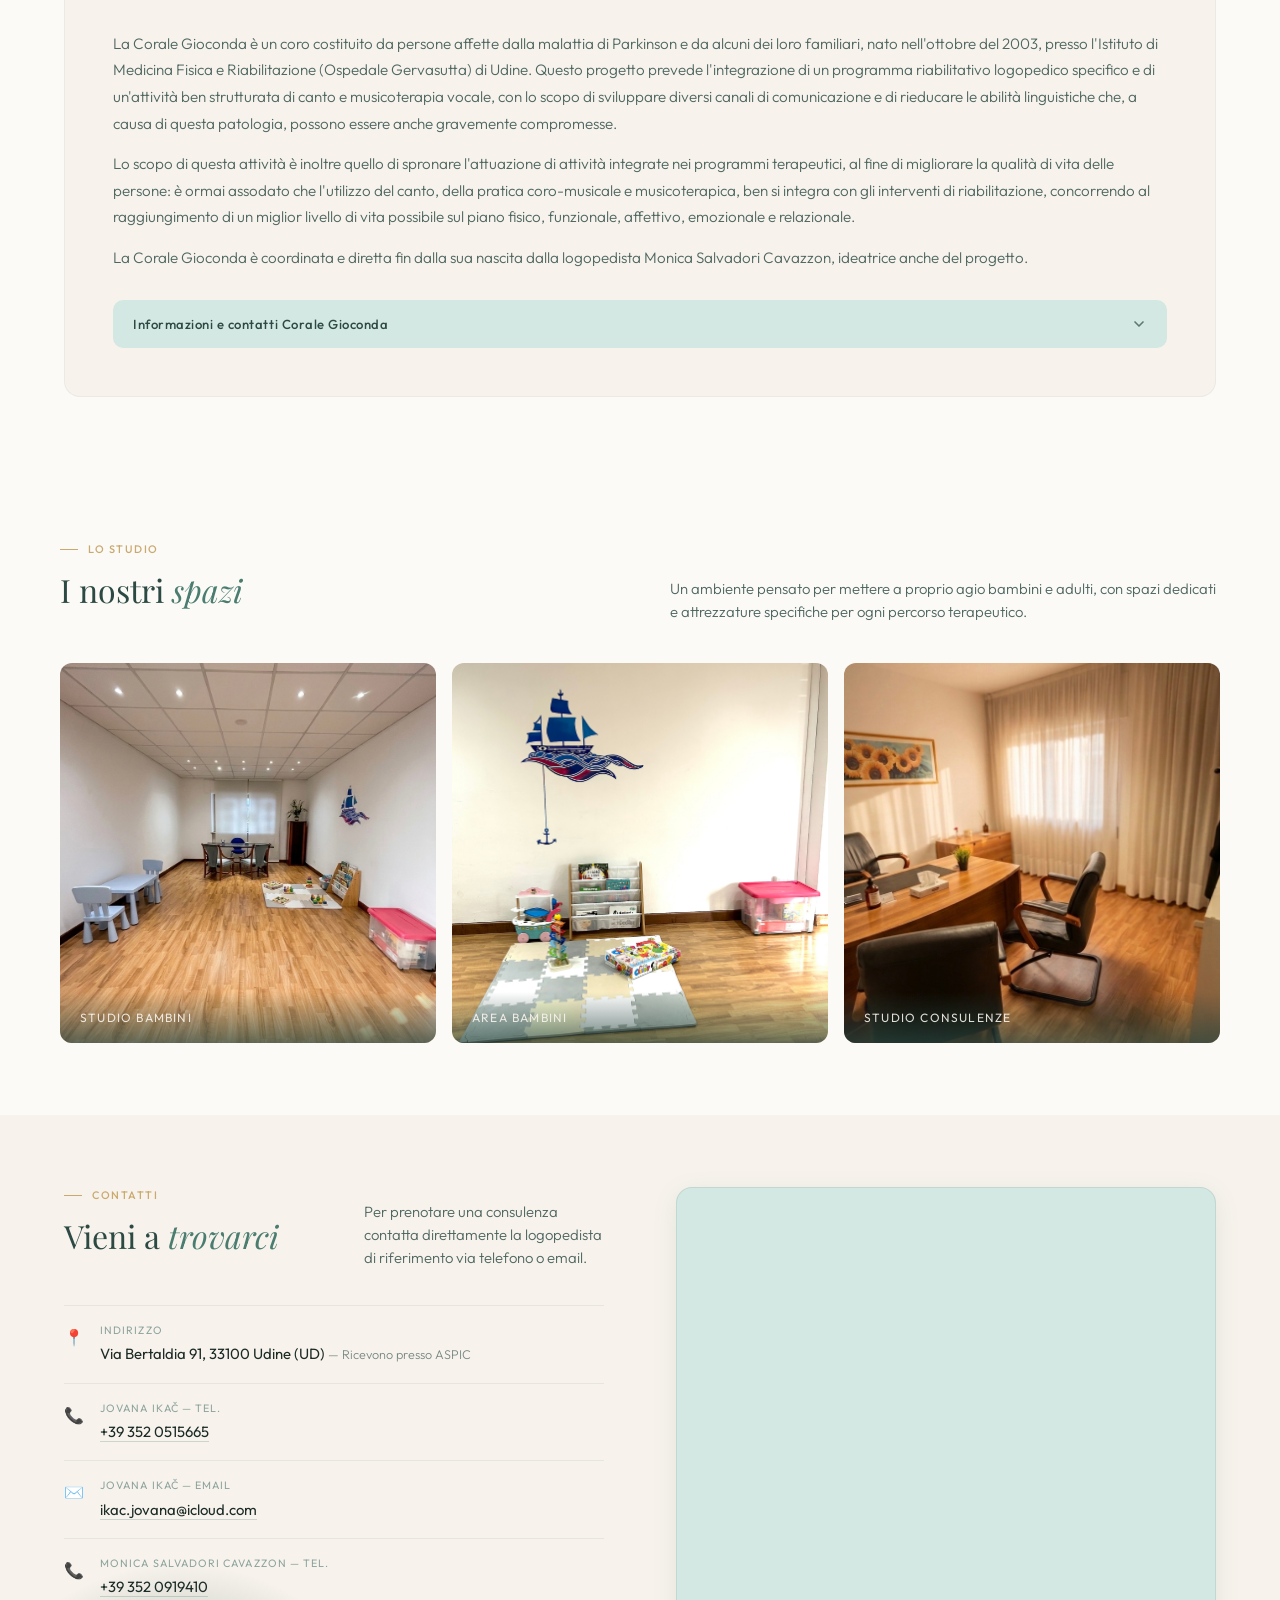
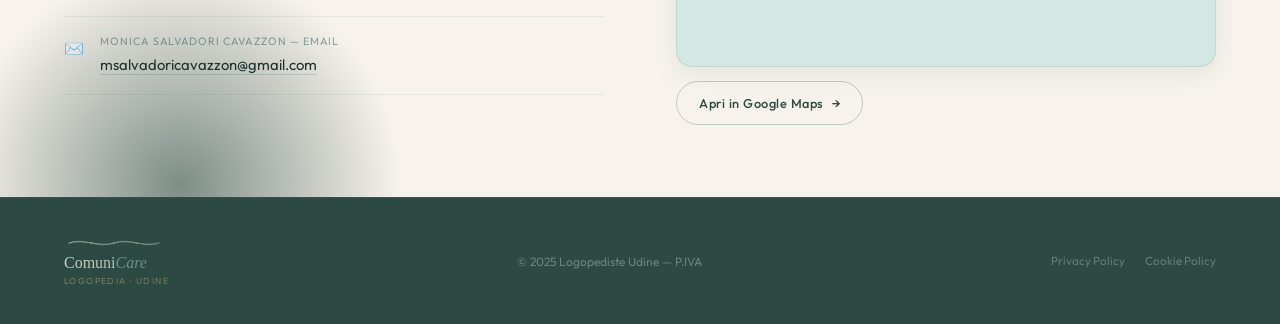
==== commit 63907d10: "mappa" ====
--- a/index.html
+++ b/index.html
@@ -954,7 +954,7 @@
     <div class="map-wrap">
       <div class="map-box">
         <iframe
-          src="https://www.google.com/maps/embed?pb=!1m18!1m12!1m3!1d2754.7!2d13.2289!3d46.0623!2m3!1f0!2f0!3f0!3m2!1i1024!2i768!4f13.1!3m3!1m2!1s0x0%3A0x0!2sVia+Bertaldia+91%2C+33100+Udine+UD!5e0!3m2!1sit!2sit!4v1700000000000"
+          src="https://maps.google.com/maps?width=100%25&amp;height=100%25&amp;hl=it&amp;q=Via%20Bertaldia%2091,%2033100%20Udine%20UD&amp;t=&amp;z=15&amp;ie=UTF8&amp;iwloc=&amp;output=embed"
           width="100%"
           height="100%"
           style="border:0;"
@@ -963,7 +963,7 @@
           referrerpolicy="no-referrer-when-downgrade"
           title="Mappa di ComuniCare Logopediste Udine — Via Bertaldia 91"></iframe>
       </div>
-      <a href="https://www.google.com/maps/search/?api=1&query=Via%20Bertaldia%2091%2033100%20Udine%20UD" rel="noopener" class="map-cta">Apri in Google Maps <span aria-hidden="true">→</span></a>
+      <a href="https://www.google.com/maps/search/?api=1&amp;query=Via%20Bertaldia%2091%2033100%20Udine%20UD" rel="noopener" class="map-cta">Apri in Google Maps <span aria-hidden="true">→</span></a>
     </div>
   </div>
 </section>
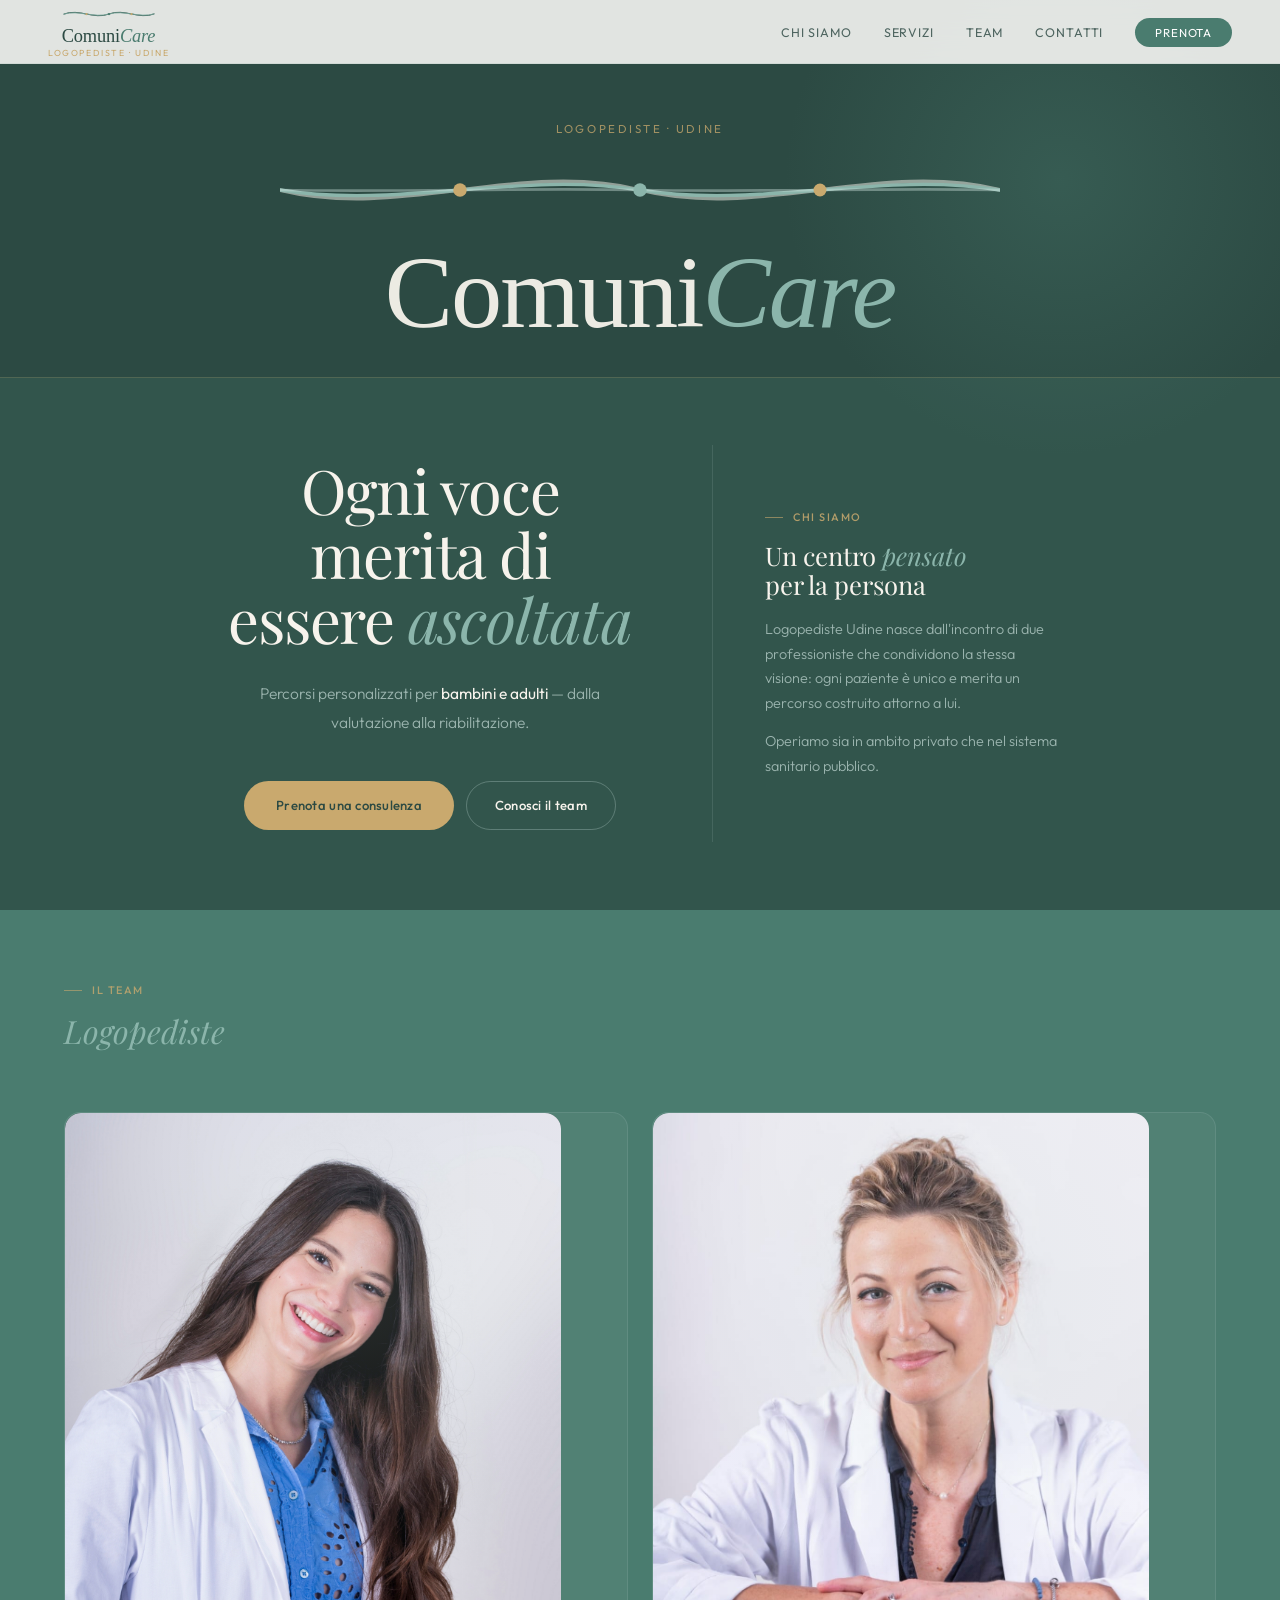
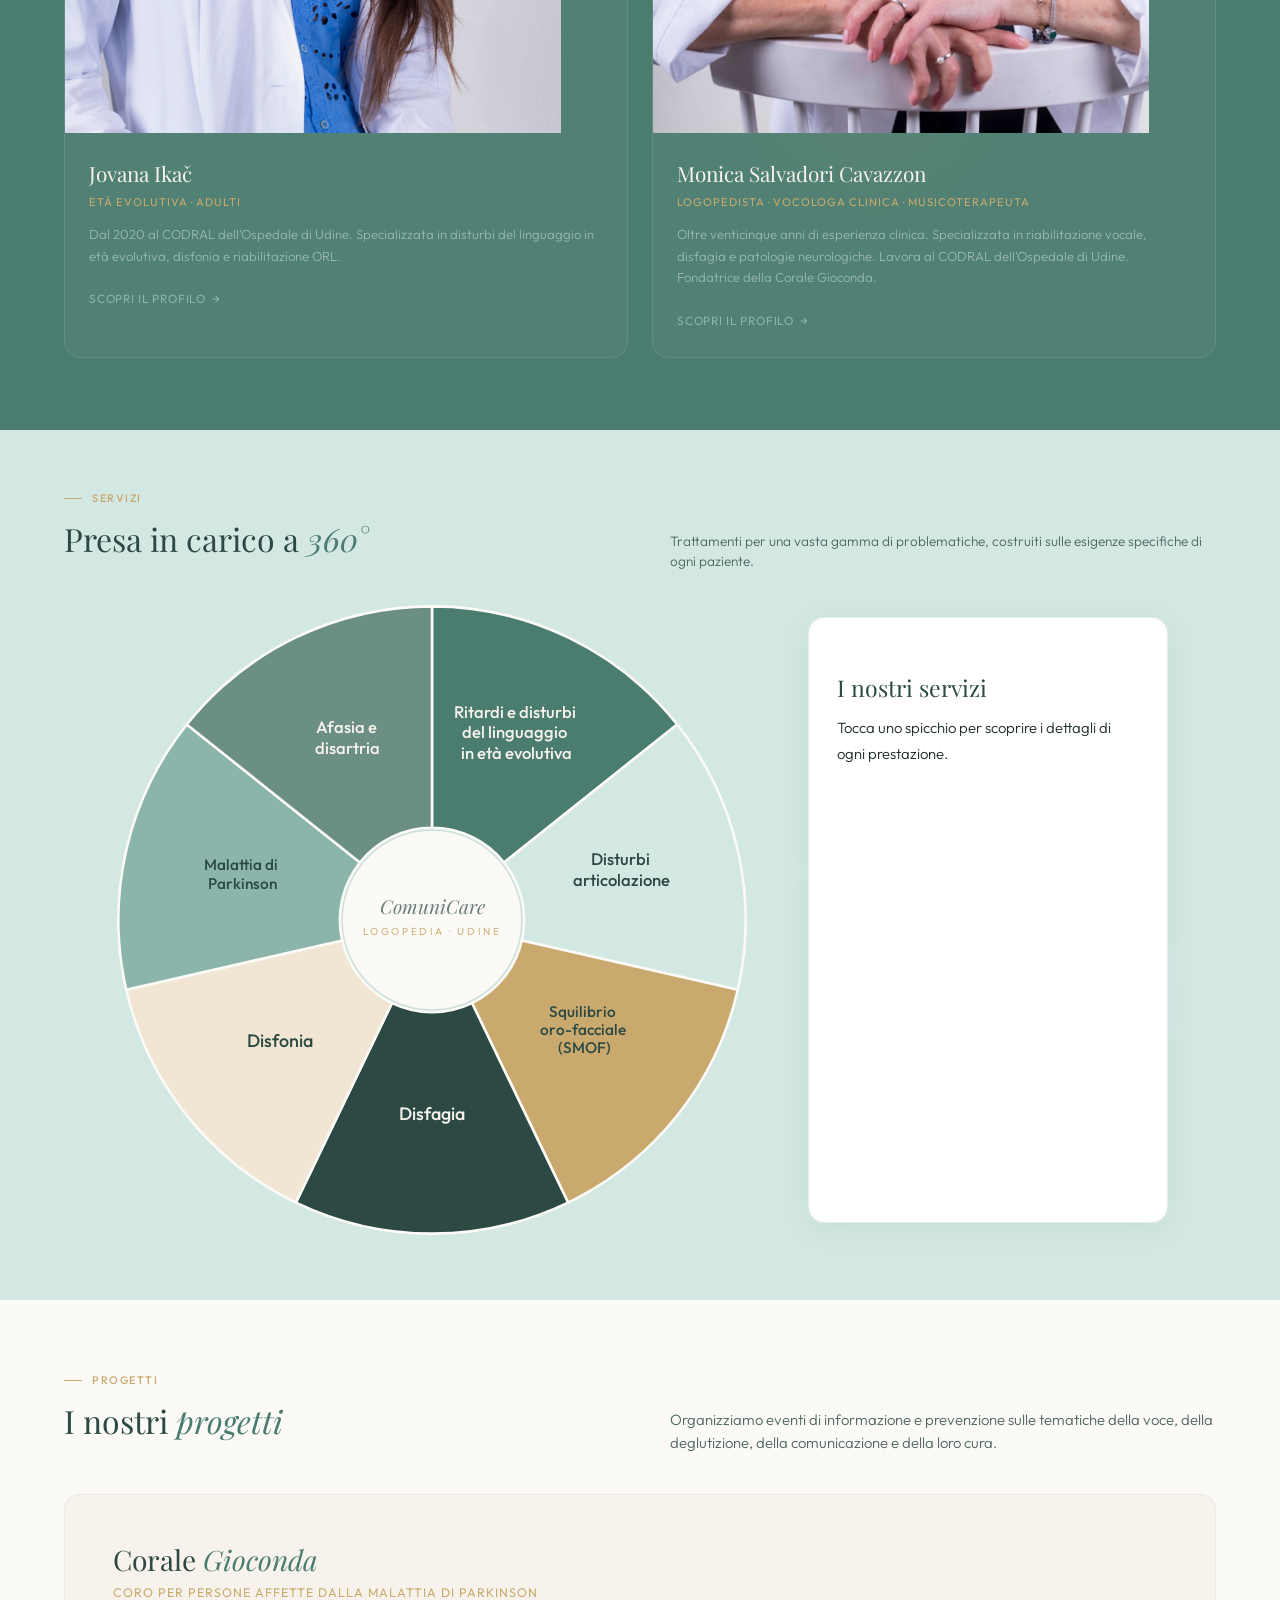
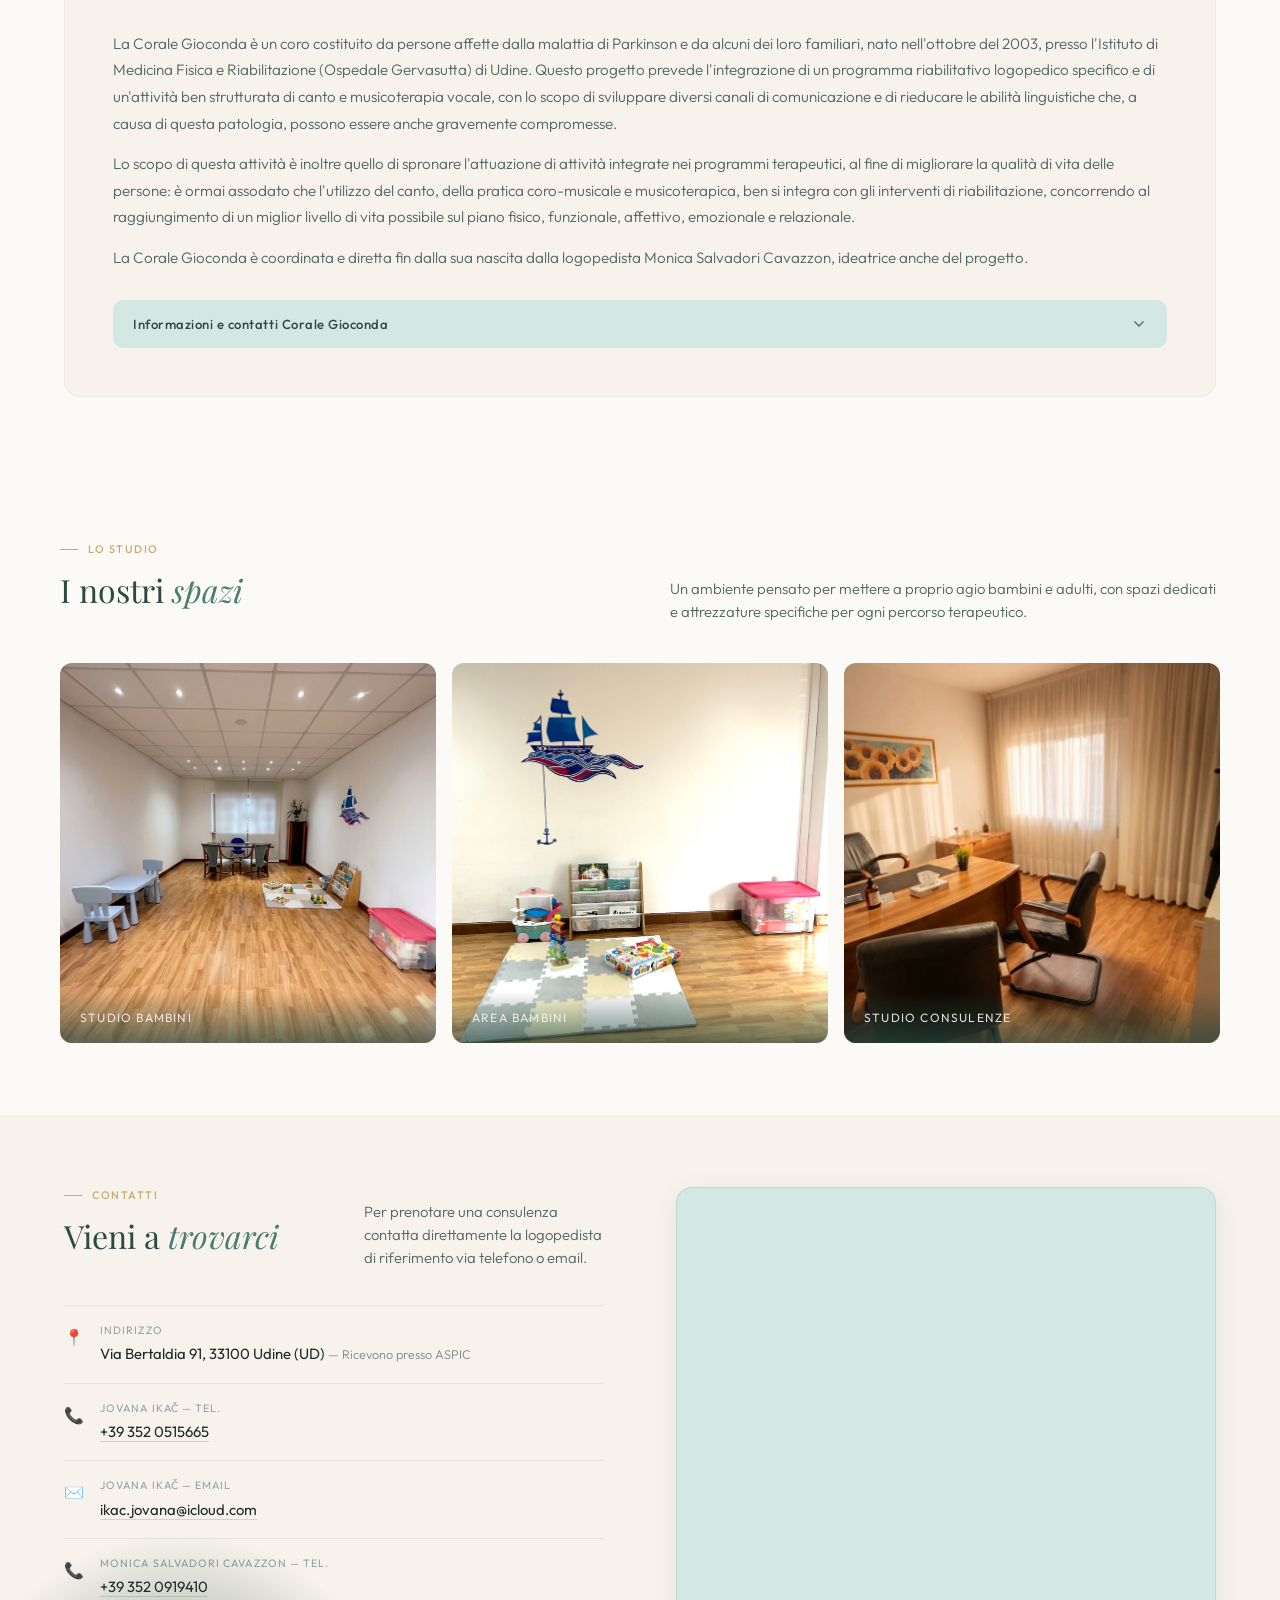
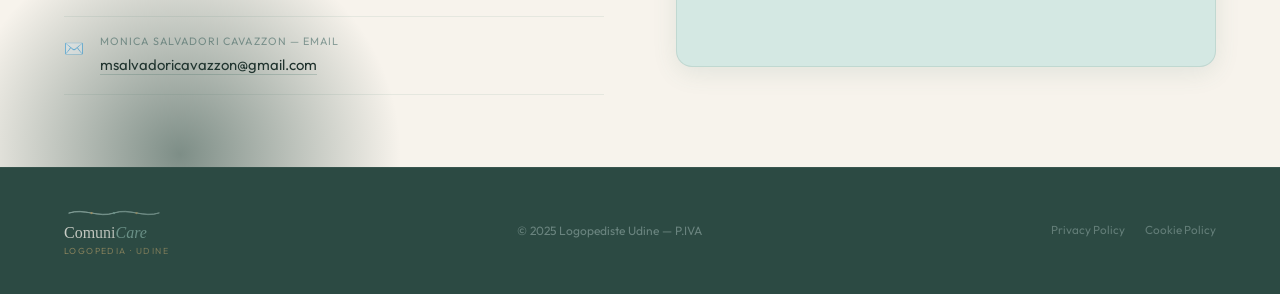
==== commit ba643e5f: "tolto tasto" ====
--- a/index.html
+++ b/index.html
@@ -963,7 +963,6 @@
           referrerpolicy="no-referrer-when-downgrade"
           title="Mappa di ComuniCare Logopediste Udine — Via Bertaldia 91"></iframe>
       </div>
-      <a href="https://www.google.com/maps/search/?api=1&amp;query=Via%20Bertaldia%2091%2033100%20Udine%20UD" rel="noopener" class="map-cta">Apri in Google Maps <span aria-hidden="true">→</span></a>
     </div>
   </div>
 </section>
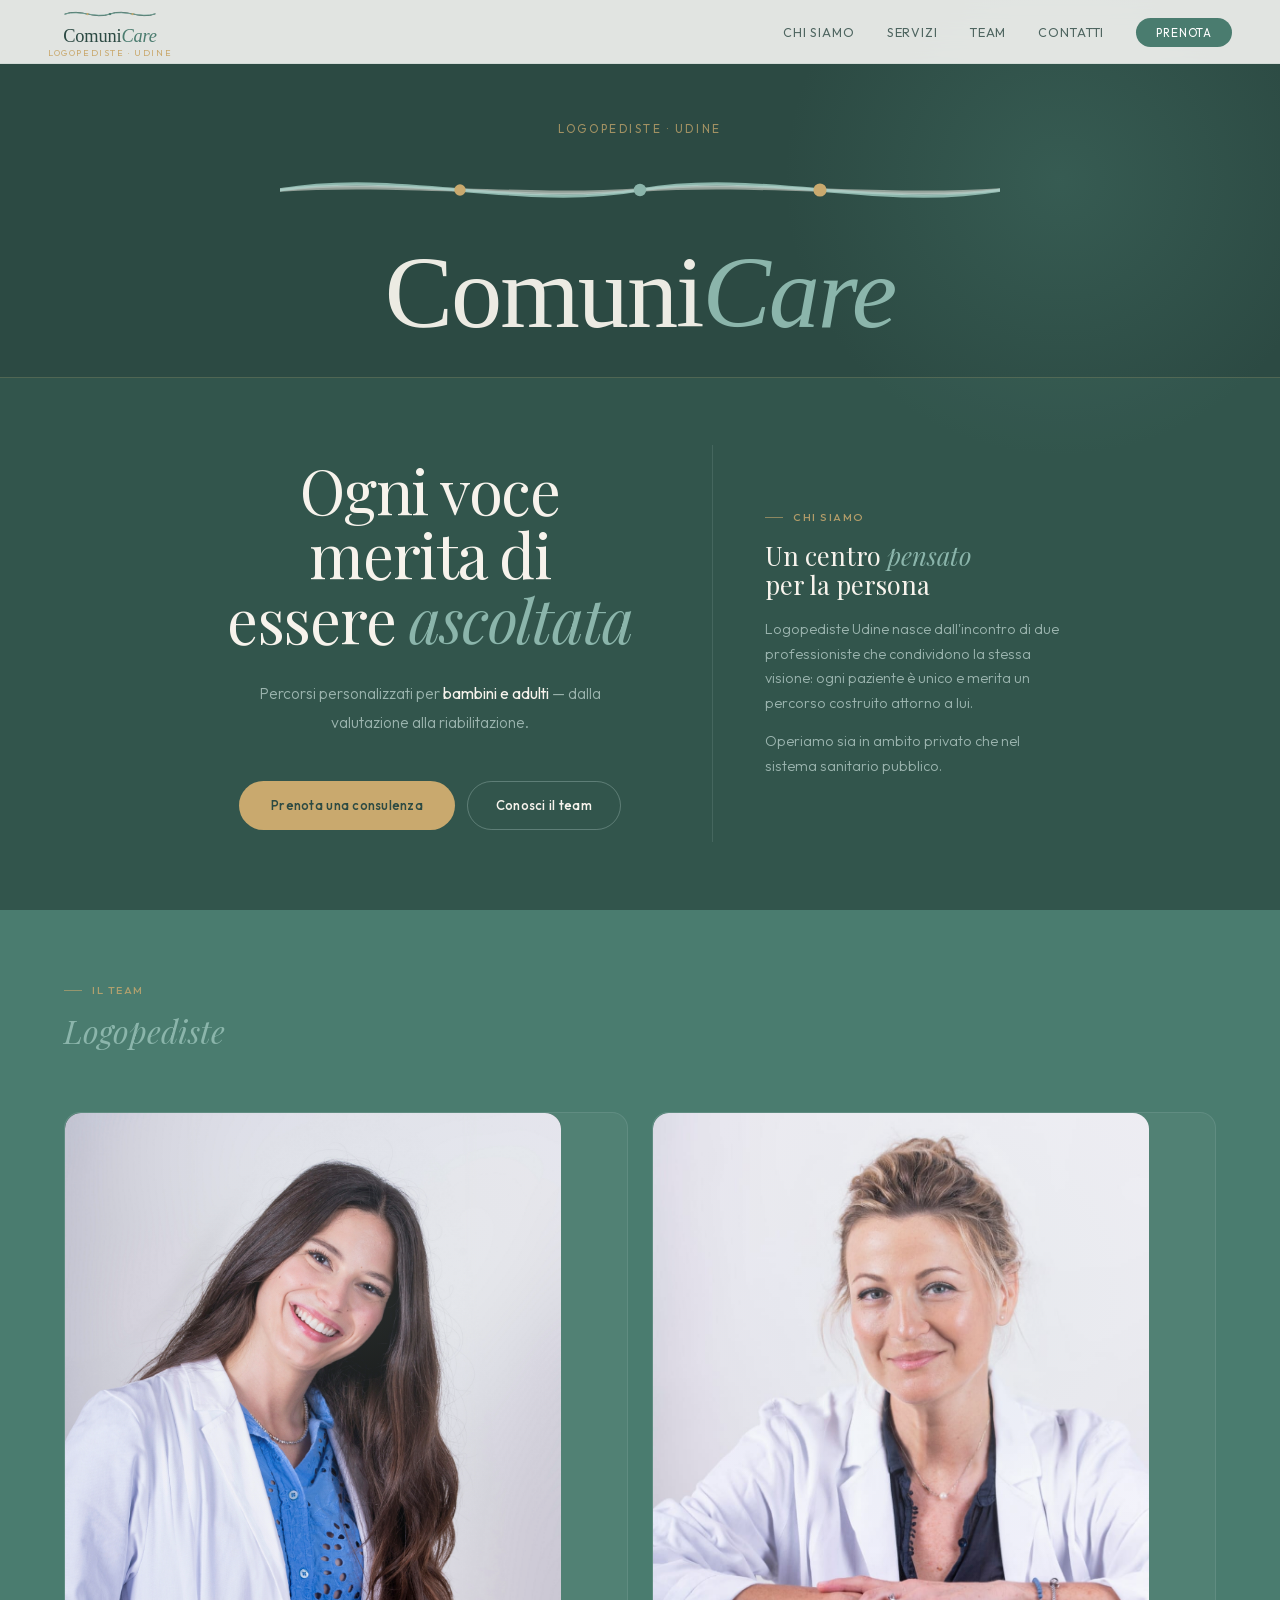
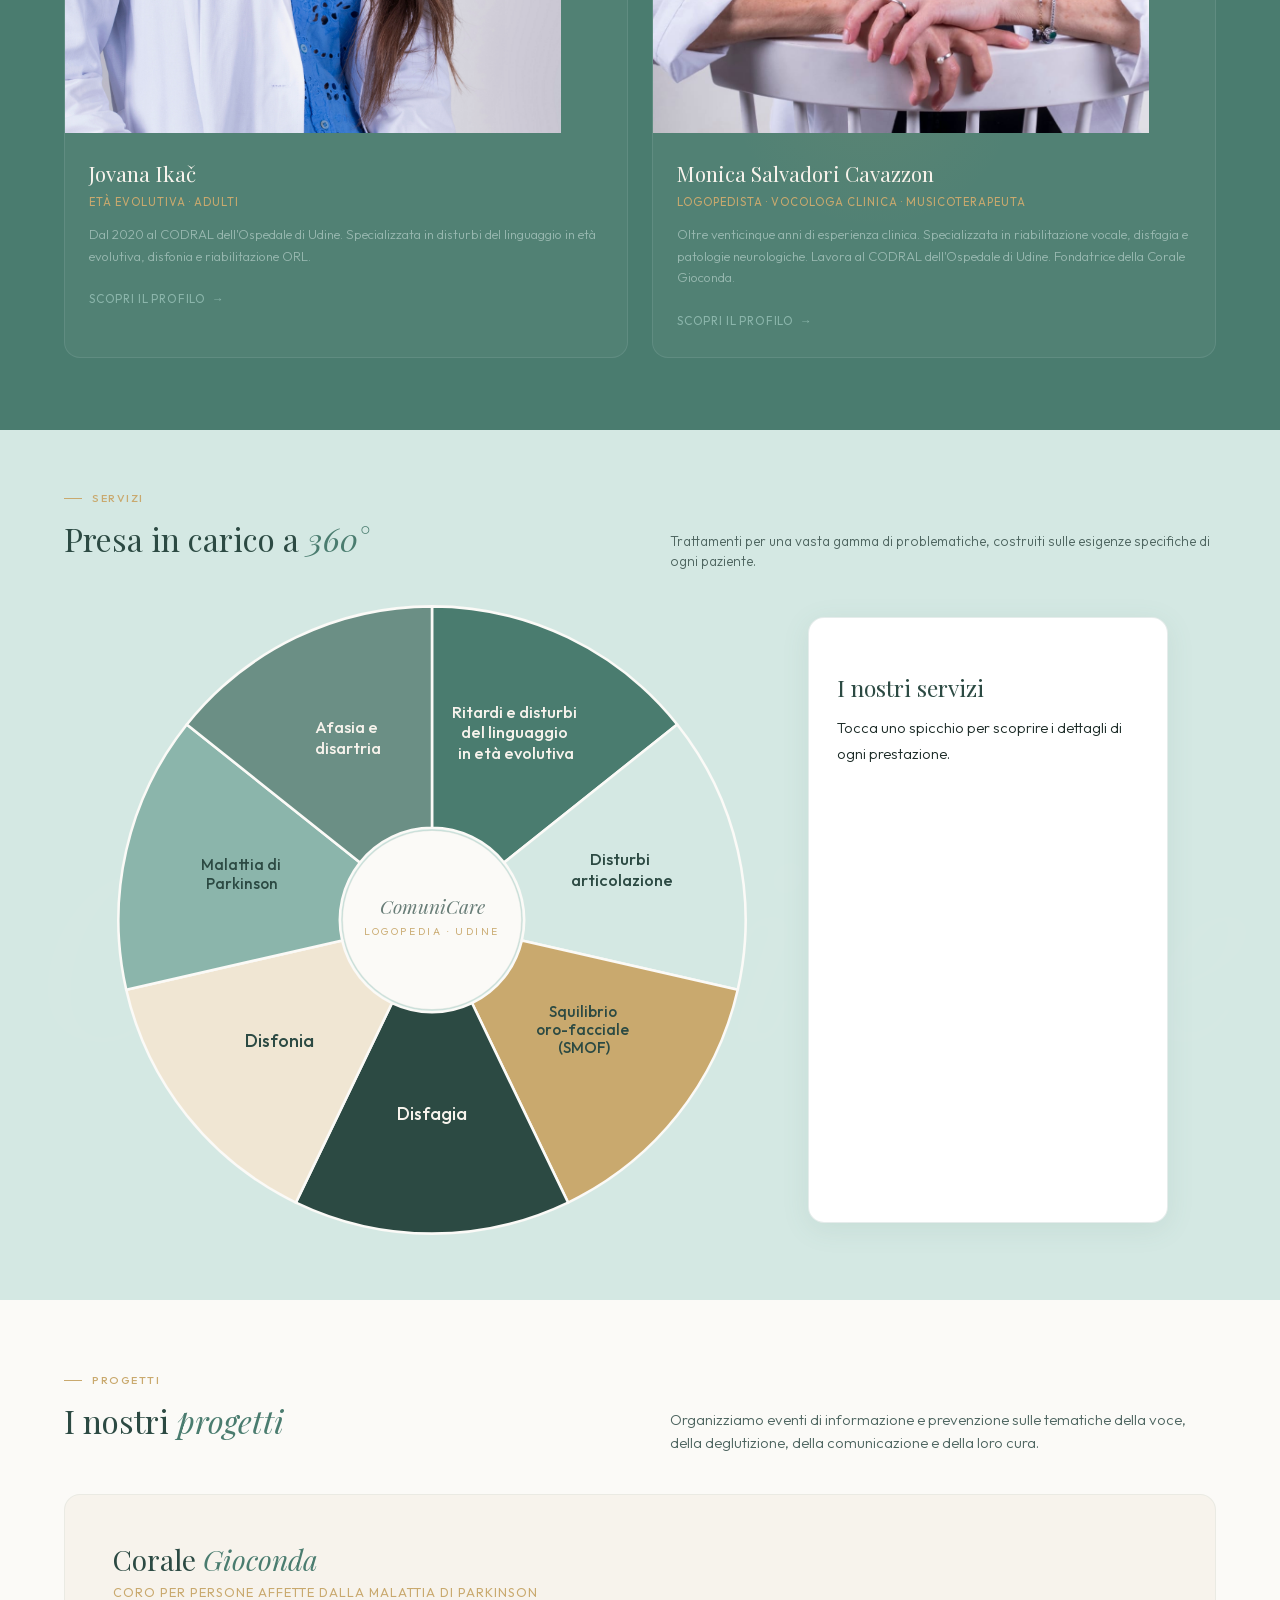
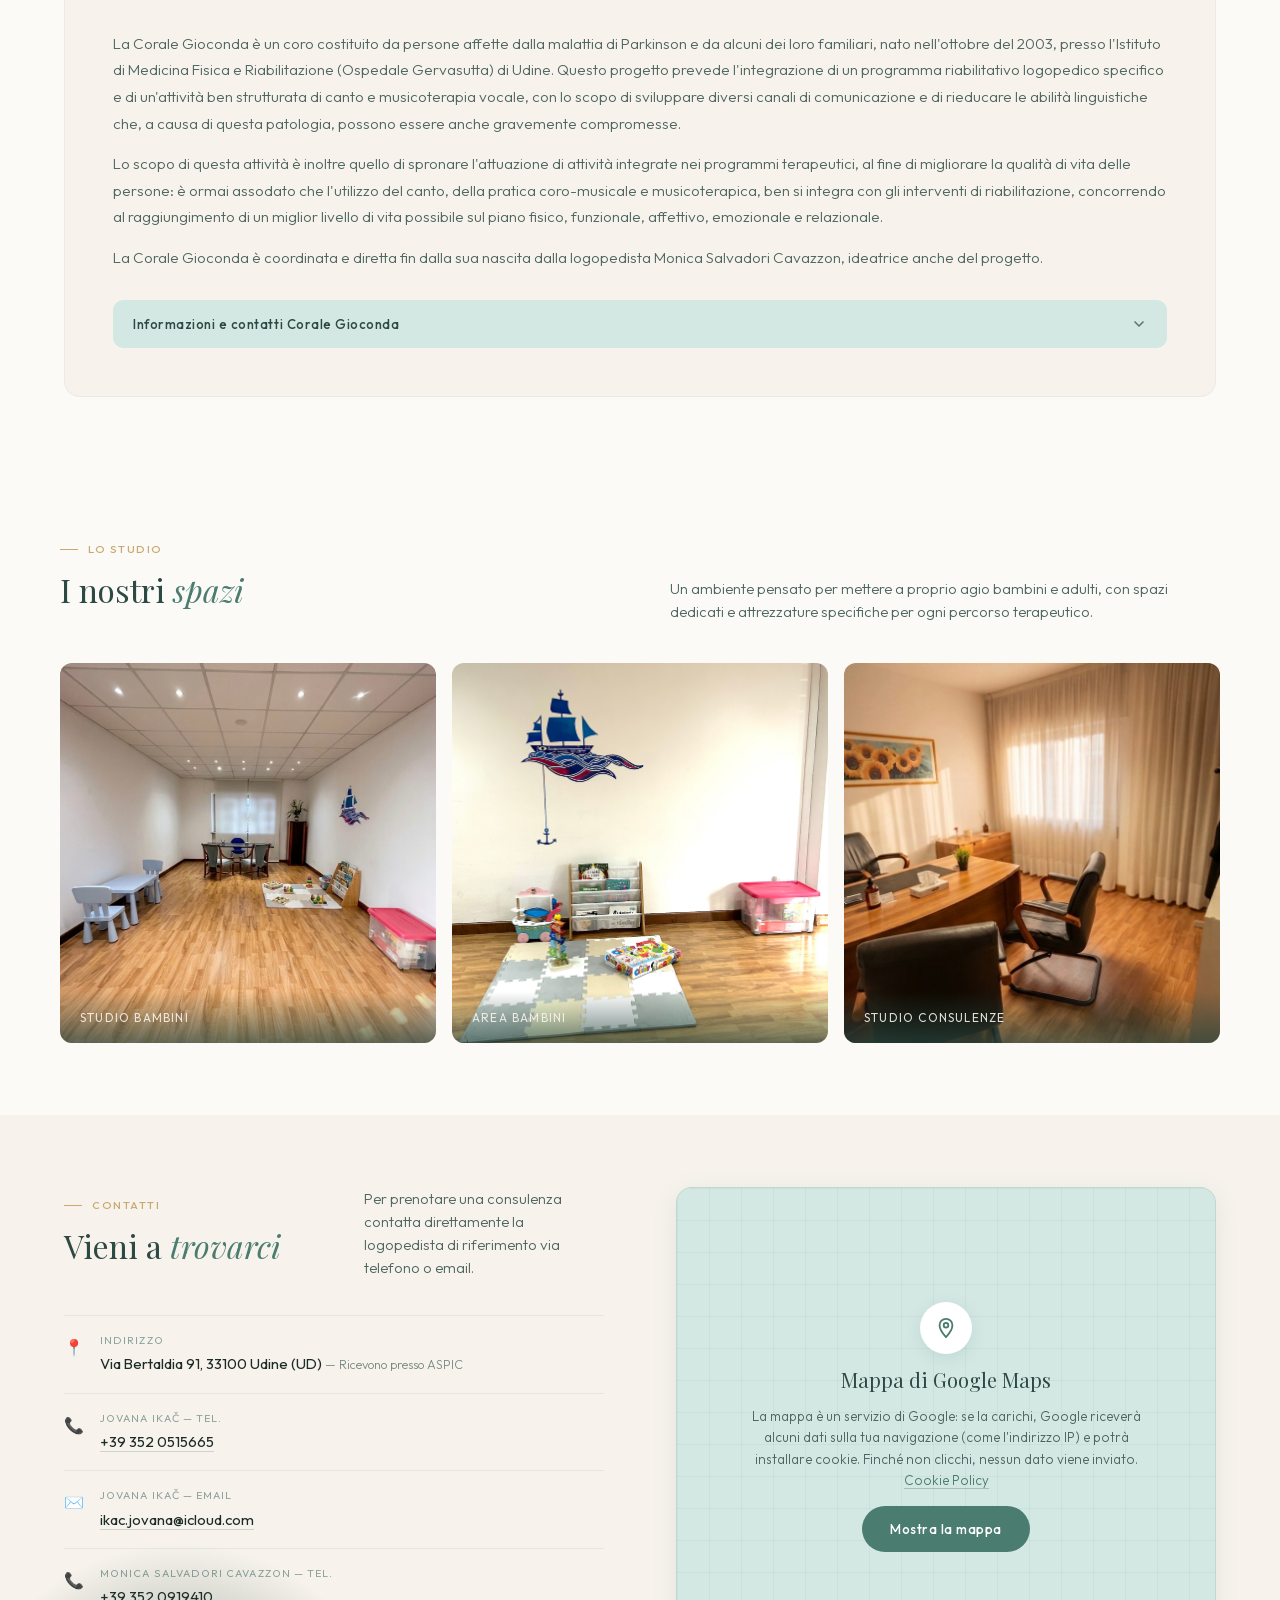
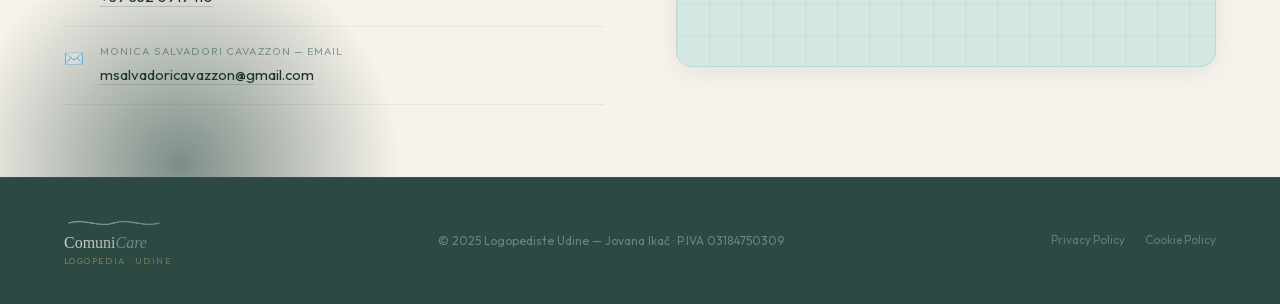
==== commit de371c94: "Privacy e cookie a norma: mappa con consenso, font locali, informative complete - Mappa Google Maps " ====
--- a/index.html
+++ b/index.html
@@ -6,9 +6,7 @@
 <meta name="color-scheme" content="light">
 <meta name="theme-color" content="#FBFAF7">
 <title>ComuniCare – Logopediste a Udine | Jovana Ikač e Monica Salvadori Cavazzon</title>
-<link rel="preconnect" href="https://fonts.googleapis.com">
-<link rel="preconnect" href="https://fonts.gstatic.com" crossorigin>
-<link href="https://fonts.googleapis.com/css2?family=Playfair+Display:ital,wght@0,400;0,500;1,400;1,500&family=Outfit:wght@300;400;500&display=swap" rel="stylesheet">
+<link rel="stylesheet" href="fonts/fonts.css">
 <link rel="canonical" href="https://logopedisteudine.it">
  <meta name="description" content="ComuniCare è il centro di logopedia a Udine di Jovana Ikač e Monica Salvadori Cavazzon. Valutazione e riabilitazione di voce, linguaggio e deglutizione per bambini e adulti.">
 <meta name="format-detection" content="telephone=no,email=no">
@@ -152,6 +150,24 @@
   .map-wrap{display:flex;flex-direction:column;gap:14px}
   .map-box{position:relative;border-radius:16px;overflow:hidden;height:480px;box-shadow:0 6px 24px rgba(74,124,111,0.12);border:1px solid rgba(74,124,111,0.15);background:var(--vc)}
   .map-box iframe{display:block;width:100%;height:100%;border:0}
+  /* Mappa bloccata finché il visitatore non la carica (nessun dato a Google prima del clic) */
+  .map-consent{position:absolute;inset:0;display:flex;flex-direction:column;align-items:center;justify-content:center;gap:14px;padding:32px 28px;text-align:center;
+    background-color:var(--vc);
+    background-image:linear-gradient(rgba(74,124,111,0.07) 1px,transparent 1px),linear-gradient(90deg,rgba(74,124,111,0.07) 1px,transparent 1px);
+    background-size:32px 32px}
+  .map-consent-ico{width:52px;height:52px;border-radius:50%;background:var(--w);display:flex;align-items:center;justify-content:center;color:var(--v);box-shadow:0 4px 16px rgba(74,124,111,0.14)}
+  .map-consent-title{font-family:'Playfair Display',serif;font-size:1.25rem;font-weight:400;color:var(--vs);line-height:1.2}
+  .map-consent-text{font-size:0.84rem;font-weight:300;color:var(--tm);line-height:1.6;max-width:400px}
+  .map-consent-text a{color:var(--v);text-decoration:none;border-bottom:1px solid rgba(74,124,111,0.35);transition:color .2s,border-color .2s}
+  .map-consent-text a:hover{color:var(--vs);border-color:var(--vs)}
+  .map-consent-btn{display:inline-flex;align-items:center;justify-content:center;gap:8px;min-height:46px;padding:12px 28px;border:none;border-radius:100px;background:var(--v);color:#fff;font-family:'Outfit',sans-serif;font-size:0.82rem;font-weight:500;letter-spacing:0.04em;cursor:pointer;transition:background .2s,transform .2s,box-shadow .2s}
+  .map-consent-btn:hover{background:var(--vs);transform:translateY(-1px);box-shadow:0 6px 18px rgba(44,74,67,0.22)}
+  .map-consent-btn:focus-visible{outline:3px solid var(--s);outline-offset:3px}
+  @media(max-width:767px){
+    .map-consent{gap:10px;padding:20px 18px}
+    .map-consent-ico{width:44px;height:44px}
+    .map-consent-text{font-size:0.8rem}
+  }
   .map-cta{display:inline-flex;align-items:center;gap:8px;align-self:flex-start;padding:11px 22px;border-radius:100px;border:1.5px solid rgba(74,124,111,0.35);background:transparent;color:var(--vs);font-family:'Outfit',sans-serif;font-size:0.8rem;font-weight:500;letter-spacing:0.04em;text-decoration:none;transition:background .2s,border-color .2s,color .2s}
   .map-cta:hover{background:var(--v);border-color:var(--v);color:#fff}
   @media(max-width:767px){
@@ -383,17 +399,6 @@
   .nav-mobile a{display:block;font-size:0.85rem;font-weight:400;letter-spacing:0.07em;text-transform:uppercase;text-decoration:none;color:var(--tm);padding:13px 0;transition:color .2s}
   .nav-mobile a:hover{color:var(--v)}
   .nav-mobile .nav-pill{background:var(--v)!important;color:#fff!important;padding:12px 24px!important;border-radius:100px;text-align:center;font-size:0.78rem!important;display:block;margin-top:4px}
-  /* ── MODAL PRIVACY / COOKIE ── */
-  .modal-overlay{display:none;position:fixed;inset:0;background:rgba(28,43,39,0.55);z-index:500;align-items:flex-start;justify-content:center;padding:80px 24px 24px;overflow-y:auto}
-  .modal-overlay.is-open{display:flex}
-  .modal-box{background:#fff;border-radius:16px;max-width:640px;width:100%;padding:40px 44px;position:relative;box-shadow:0 20px 60px rgba(0,0,0,0.2)}
-  .modal-box h3{font-family:'Playfair Display',serif;font-size:1.5rem;font-weight:400;color:var(--vs);margin-bottom:8px}
-  .modal-box .modal-date{font-size:0.7rem;letter-spacing:0.1em;text-transform:uppercase;color:var(--tl);margin-bottom:24px}
-  .modal-box h4{font-family:'Playfair Display',serif;font-size:1rem;font-weight:500;color:var(--vs);margin:20px 0 6px}
-  .modal-box p{font-size:0.87rem;line-height:1.75;color:var(--tm);margin-bottom:10px}
-  .modal-close{position:absolute;top:16px;right:16px;background:none;border:1px solid rgba(74,124,111,0.15);font-size:1.1rem;cursor:pointer;color:var(--tl);width:36px;height:36px;display:flex;align-items:center;justify-content:center;border-radius:50%;transition:background .2s,border-color .2s}
-  .modal-close:hover{background:var(--vc);border-color:var(--vm)}
-  @media(max-width:640px){.modal-box{padding:28px 20px}.modal-overlay{padding:72px 12px 12px}}
   /* ── FIX RESPONSIVE MOBILE ── */
   @media(max-width:480px){
     .hero-brand-name{font-size:clamp(2.6rem,11vw,3.8rem)!important}
@@ -952,16 +957,17 @@
       </div>
     </div>
     <div class="map-wrap">
-      <div class="map-box">
-        <iframe
-          src="https://maps.google.com/maps?width=100%25&amp;height=100%25&amp;hl=it&amp;q=Via%20Bertaldia%2091,%2033100%20Udine%20UD&amp;t=&amp;z=15&amp;ie=UTF8&amp;iwloc=&amp;output=embed"
-          width="100%"
-          height="100%"
-          style="border:0;"
-          allowfullscreen=""
-          loading="lazy"
-          referrerpolicy="no-referrer-when-downgrade"
-          title="Mappa di ComuniCare Logopediste Udine — Via Bertaldia 91"></iframe>
+      <div class="map-box" id="map-box">
+        <!-- La mappa di Google viene caricata SOLO dopo il clic del visitatore (consenso preventivo):
+             prima del clic il browser non contatta in alcun modo i server di Google. -->
+        <div class="map-consent" id="map-consent">
+          <div class="map-consent-ico" aria-hidden="true">
+            <svg width="22" height="22" viewBox="0 0 24 24" fill="none" stroke="currentColor" stroke-width="2" stroke-linecap="round" stroke-linejoin="round"><path d="M12 2C8.13 2 5 5.13 5 9c0 5.25 7 13 7 13s7-7.75 7-13c0-3.87-3.13-7-7-7z"/><circle cx="12" cy="9" r="2.5"/></svg>
+          </div>
+          <p class="map-consent-title">Mappa di Google Maps</p>
+          <p class="map-consent-text">La mappa è un servizio di Google: se la carichi, Google riceverà alcuni dati sulla tua navigazione (come l'indirizzo IP) e potrà installare cookie. Finché non clicchi, nessun dato viene inviato. <a href="cookie-policy.html#google-maps">Cookie Policy</a></p>
+          <button type="button" class="map-consent-btn" id="map-load">Mostra la mappa</button>
+        </div>
       </div>
     </div>
   </div>
@@ -982,8 +988,8 @@
     </div>
     <div style="font-size:0.55rem;letter-spacing:0.16em;text-transform:uppercase;color:rgba(201,169,110,0.7);font-family:'Outfit',sans-serif;">Logopedia · Udine</div>
   </div>
-  <div class="f-copy">© 2025 Logopediste Udine — P.IVA <!-- INSERIRE P.IVA --></div>
-  <div class="f-links"><a href="#" onclick="openModal('privacy-modal');return false;">Privacy Policy</a><a href="#" onclick="openModal('cookie-modal');return false;">Cookie Policy</a></div>
+  <div class="f-copy">© 2025 Logopediste Udine — <span style="white-space:nowrap">Jovana Ikač · P.IVA 03184750309</span></div>
+  <div class="f-links"><a href="privacy-policy.html">Privacy Policy</a><a href="cookie-policy.html">Cookie Policy</a></div>
 </footer>
 <script>
 (function(){
@@ -1040,44 +1046,6 @@
 })();
 </script>
 
-<!-- ── MODAL PRIVACY POLICY ── -->
-<div class="modal-overlay" id="privacy-modal" role="dialog" aria-modal="true" aria-labelledby="privacy-title">
-  <div class="modal-box">
-    <button class="modal-close" onclick="closeModal('privacy-modal')" aria-label="Chiudi">✕</button>
-    <h3 id="privacy-title">Privacy Policy</h3>
-    <p class="modal-date"><!-- INSERIRE DATA AGGIORNAMENTO --></p>
-    <p><!-- INSERIRE TESTO LEGALE COMPLETO DELLA PRIVACY POLICY CONFORME AL GDPR (Reg. UE 2016/679). Il testo di seguito è un segnaposto da sostituire con il testo redatto dal vostro consulente legale o DPO. --></p>
-    <h4>Titolare del trattamento</h4>
-    <p><!-- INSERIRE: ragione sociale, indirizzo, email del titolare del trattamento --></p>
-    <h4>Dati raccolti</h4>
-    <p>Il sito raccoglie dati di navigazione (indirizzo IP, browser, pagine visitate) tramite i server di hosting e, se attivi, eventuali cookie analitici. Non vengono raccolti dati personali senza esplicito consenso dell'interessato.</p>
-    <h4>Finalità del trattamento</h4>
-    <p>I dati sono trattati esclusivamente per finalità di gestione tecnica del sito e, previo consenso, per l'invio di comunicazioni relative ai servizi offerti.</p>
-    <h4>Conservazione e diritti dell'interessato</h4>
-    <p>I dati sono conservati per il tempo strettamente necessario alle finalità indicate. L'interessato ha diritto di accesso, rettifica, cancellazione, limitazione, portabilità e opposizione al trattamento, scrivendo a <!-- INSERIRE EMAIL DPO O TITOLARE -->.</p>
-    <h4>Reclami</h4>
-    <p>L'interessato può proporre reclamo al Garante per la protezione dei dati personali (www.garanteprivacy.it).</p>
-  </div>
-</div>
-
-<!-- ── MODAL COOKIE POLICY ── -->
-<div class="modal-overlay" id="cookie-modal" role="dialog" aria-modal="true" aria-labelledby="cookie-title">
-  <div class="modal-box">
-    <button class="modal-close" onclick="closeModal('cookie-modal')" aria-label="Chiudi">✕</button>
-    <h3 id="cookie-title">Cookie Policy</h3>
-    <p class="modal-date"><!-- INSERIRE DATA AGGIORNAMENTO --></p>
-    <p><!-- INSERIRE TESTO LEGALE COMPLETO DELLA COOKIE POLICY. Il testo di seguito è un segnaposto da sostituire con il testo redatto dal vostro consulente legale. --></p>
-    <h4>Cosa sono i cookie</h4>
-    <p>I cookie sono piccoli file di testo salvati sul dispositivo dell'utente durante la navigazione. Questo sito utilizza esclusivamente cookie tecnici necessari al corretto funzionamento delle pagine.</p>
-    <h4>Cookie tecnici (necessari)</h4>
-    <p>Sono utilizzati per garantire la navigazione e il funzionamento del sito. Non richiedono il consenso dell'utente ai sensi dell'art. 122 del Codice Privacy e delle Linee guida del Garante del 2021.</p>
-    <h4>Cookie analitici e di profilazione</h4>
-    <p><!-- SPECIFICARE: se utilizzate Google Analytics o altri strumenti di analisi, indicarli qui con le relative modalità di opt-out. Se non utilizzati, rimuovere questa sezione. --></p>
-    <h4>Gestione dei cookie</h4>
-    <p>L'utente può gestire le preferenze sui cookie attraverso le impostazioni del proprio browser. La disabilitazione dei cookie tecnici potrebbe compromettere il corretto funzionamento del sito.</p>
-  </div>
-</div>
-
 <script>
 /* ── HAMBURGER MENU ── */
 (function(){
@@ -1097,25 +1065,22 @@
     });
   });
 })();
-/* ── MODALI ── */
-function openModal(id){
-  var m = document.getElementById(id);
-  if(m){ m.classList.add('is-open'); document.body.style.overflow='hidden'; }
-}
-function closeModal(id){
-  var m = document.getElementById(id);
-  if(m){ m.classList.remove('is-open'); document.body.style.overflow=''; }
-}
-document.addEventListener('click', function(e){
-  if(e.target.classList.contains('modal-overlay')) closeModal(e.target.id);
-});
-document.addEventListener('keydown', function(e){
-  if(e.key==='Escape'){
-    document.querySelectorAll('.modal-overlay.is-open').forEach(function(m){
-      closeModal(m.id);
-    });
-  }
-});
+/* ── MAPPA: caricata solo dopo il clic del visitatore (consenso) ── */
+(function(){
+  var btn = document.getElementById('map-load');
+  var box = document.getElementById('map-box');
+  if(!btn || !box) return;
+  btn.addEventListener('click', function(){
+    var f = document.createElement('iframe');
+    f.src = 'https://maps.google.com/maps?width=100%25&height=100%25&hl=it&q=Via%20Bertaldia%2091,%2033100%20Udine%20UD&t=&z=15&ie=UTF8&iwloc=&output=embed';
+    f.title = 'Mappa di ComuniCare Logopediste Udine — Via Bertaldia 91';
+    f.setAttribute('allowfullscreen', '');
+    f.setAttribute('referrerpolicy', 'strict-origin-when-cross-origin');
+    box.innerHTML = '';
+    box.appendChild(f);
+    f.focus();
+  });
+})();
 </script>
 <script>
 (function(){
--- a/fonts/fonts.css
+++ b/fonts/fonts.css
@@ -0,0 +1,18 @@
+/*
+  Font ospitati direttamente sul sito: nessuna connessione a Google Fonts,
+  quindi nessun dato dei visitatori (es. indirizzo IP) viene inviato a terzi.
+  Playfair Display e Outfit sono distribuiti con licenza SIL Open Font License 1.1
+  (vedi LICENSE.txt in questa cartella).
+*/
+
+/* Playfair Display — normale (400–500) */
+@font-face{font-family:'Playfair Display';font-style:normal;font-weight:400 500;font-display:swap;src:url(playfair-display-latin-ext.woff2) format('woff2');unicode-range:U+0100-02BA,U+02BD-02C5,U+02C7-02CC,U+02CE-02D7,U+02DD-02FF,U+0304,U+0308,U+0329,U+1D00-1DBF,U+1E00-1E9F,U+1EF2-1EFF,U+2020,U+20A0-20AB,U+20AD-20C4,U+2113,U+2C60-2C7F,U+A720-A7FF}
+@font-face{font-family:'Playfair Display';font-style:normal;font-weight:400 500;font-display:swap;src:url(playfair-display-latin.woff2) format('woff2');unicode-range:U+0000-00FF,U+0131,U+0152-0153,U+02BB-02BC,U+02C6,U+02DA,U+02DC,U+0304,U+0308,U+0329,U+2000-206F,U+20AC,U+2122,U+2191,U+2193,U+2212,U+2215,U+FEFF,U+FFFD}
+
+/* Playfair Display — corsivo (400–500) */
+@font-face{font-family:'Playfair Display';font-style:italic;font-weight:400 500;font-display:swap;src:url(playfair-display-italic-latin-ext.woff2) format('woff2');unicode-range:U+0100-02BA,U+02BD-02C5,U+02C7-02CC,U+02CE-02D7,U+02DD-02FF,U+0304,U+0308,U+0329,U+1D00-1DBF,U+1E00-1E9F,U+1EF2-1EFF,U+2020,U+20A0-20AB,U+20AD-20C4,U+2113,U+2C60-2C7F,U+A720-A7FF}
+@font-face{font-family:'Playfair Display';font-style:italic;font-weight:400 500;font-display:swap;src:url(playfair-display-italic-latin.woff2) format('woff2');unicode-range:U+0000-00FF,U+0131,U+0152-0153,U+02BB-02BC,U+02C6,U+02DA,U+02DC,U+0304,U+0308,U+0329,U+2000-206F,U+20AC,U+2122,U+2191,U+2193,U+2212,U+2215,U+FEFF,U+FFFD}
+
+/* Outfit (300–500) */
+@font-face{font-family:'Outfit';font-style:normal;font-weight:300 500;font-display:swap;src:url(outfit-latin-ext.woff2) format('woff2');unicode-range:U+0100-02BA,U+02BD-02C5,U+02C7-02CC,U+02CE-02D7,U+02DD-02FF,U+0304,U+0308,U+0329,U+1D00-1DBF,U+1E00-1E9F,U+1EF2-1EFF,U+2020,U+20A0-20AB,U+20AD-20C4,U+2113,U+2C60-2C7F,U+A720-A7FF}
+@font-face{font-family:'Outfit';font-style:normal;font-weight:300 500;font-display:swap;src:url(outfit-latin.woff2) format('woff2');unicode-range:U+0000-00FF,U+0131,U+0152-0153,U+02BB-02BC,U+02C6,U+02DA,U+02DC,U+0304,U+0308,U+0329,U+2000-206F,U+20AC,U+2122,U+2191,U+2193,U+2212,U+2215,U+FEFF,U+FFFD}
